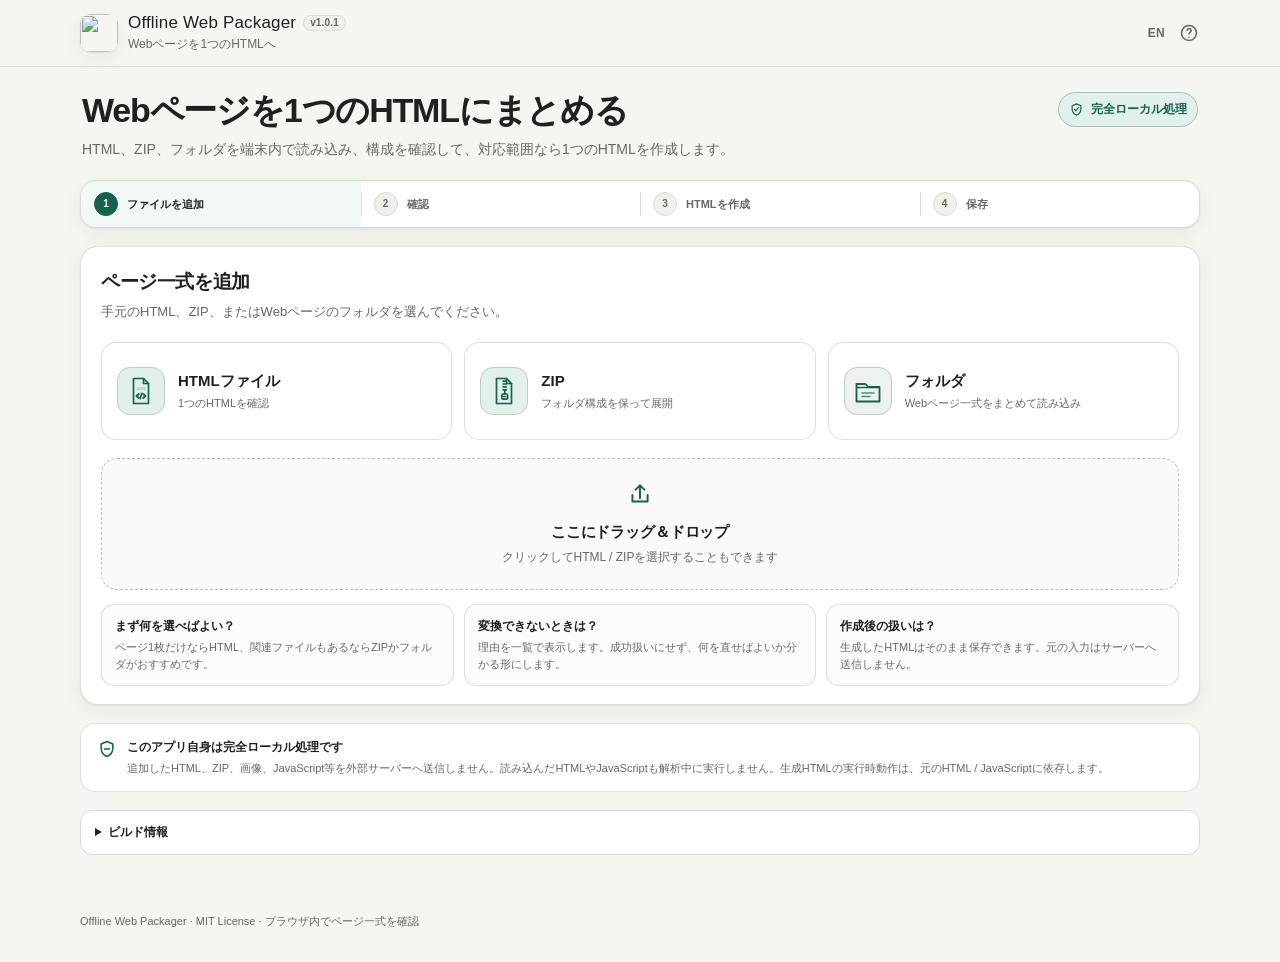
==== src/index.template.html @ d27ec349 "Add diagnostic report downloads and correct inline script locations" ====
<!doctype html>
<html lang="ja">
<head>
  <meta charset="utf-8">
  <meta name="viewport" content="width=device-width,initial-scale=1,viewport-fit=cover">
  <meta name="color-scheme" content="light">
  <meta name="theme-color" content="#f5f5f2">
  <meta http-equiv="Content-Security-Policy" content="default-src 'self' data: blob:; script-src 'self' 'unsafe-inline' blob:; style-src 'self' 'unsafe-inline'; img-src 'self' data: blob:; font-src 'self' data: blob:; media-src 'self' data: blob:; worker-src 'self' blob:; connect-src 'none'; object-src 'none'; frame-src 'none'; base-uri 'none'; form-action 'none'">
  <title>Offline Web Packager</title>
  <link rel="icon" href="__APP_ICON_DATA_URI__">
  <style>
    :root {
      color-scheme: light;
      --bg: #f5f5f2;
      --surface: #fff;
      --surface-muted: #f0f1ed;
      --surface-hover: #e9ebe6;
      --text: #20211f;
      --muted: #666963;
      --line: #dadbd6;
      --line-strong: #bfc1ba;
      --accent: #16624f;
      --accent-hover: #0e503f;
      --accent-soft: #e1f0ea;
      --warn: #8a5a00;
      --warn-soft: #fff4d8;
      --danger: #b3261e;
      --danger-soft: #fdecea;
      --focus: #4d8bc7;
      --shadow-sm: 0 1px 2px rgba(25,28,24,.08),0 6px 24px rgba(25,28,24,.05);
      --shadow-md: 0 20px 44px rgba(25,28,24,.16);
      --radius: 14px;
      --header-height: 66px;
    }
    * { box-sizing: border-box; }
    html { min-height: 100%; background: var(--bg); scroll-behavior: smooth; }
    body {
      margin: 0; min-height: 100vh; background: var(--bg); color: var(--text);
      font-family: -apple-system,BlinkMacSystemFont,"Segoe UI","Noto Sans JP","Yu Gothic UI","Hiragino Kaku Gothic ProN",Meiryo,sans-serif;
      font-size: 15px; line-height: 1.55; -webkit-font-smoothing: antialiased;
    }
    button,input,select { font: inherit; }
    button { color: inherit; }
    button:focus-visible,input:focus-visible,select:focus-visible,summary:focus-visible,[tabindex]:focus-visible {
      outline: 3px solid color-mix(in srgb,var(--focus) 55%,transparent); outline-offset: 2px;
    }
    .sr-only { position:absolute!important; width:1px!important; height:1px!important; padding:0!important; margin:-1px!important; overflow:hidden!important; clip:rect(0,0,0,0)!important; white-space:nowrap!important; border:0!important; }
    .app-header { position: sticky; z-index: 30; top: 0; min-height: var(--header-height); border-bottom: 1px solid color-mix(in srgb,var(--line) 82%,transparent); background: color-mix(in srgb,var(--bg) 92%,transparent); backdrop-filter: blur(16px) saturate(1.2); }
    .header-inner { width:min(1180px,100%); min-height:var(--header-height); margin:0 auto; padding:10px clamp(14px,2.8vw,30px); display:flex; align-items:center; gap:14px; }
    .brand { display:flex; align-items:center; gap:10px; min-width:0; }
    .brand-mark { display:block; width:38px; height:38px; flex:0 0 auto; border-radius:11px; overflow:hidden; box-shadow:var(--shadow-sm); }
    .brand-mark img { width:100%; height:100%; display:block; }
    .brand-copy { min-width:0; }
    .brand-name { margin:0; font-size:17px; line-height:1.2; letter-spacing:.01em; white-space:nowrap; overflow:hidden; text-overflow:ellipsis; }
    .version-badge { display:inline-flex; align-items:center; margin-left:7px; padding:1px 6px; border:1px solid var(--line); border-radius:999px; color:var(--muted); background:var(--surface-muted); font-size:10px; font-weight:650; vertical-align:2px; }
    .brand-meta { margin:2px 0 0; color:var(--muted); font-size:12px; white-space:nowrap; overflow:hidden; text-overflow:ellipsis; }
    .header-actions { margin-left:auto; display:flex; align-items:center; gap:12px; }
    .language-button { min-width:0; padding:5px 1px; border:0; background:transparent; color:var(--muted); font-size:12px; font-weight:750; letter-spacing:.02em; cursor:pointer; transition:color .16s ease,opacity .16s ease; }
    .language-button:hover { color:var(--text); }
    .language-button:active { opacity:.65; }
    .icon-button { display:inline-grid; place-items:center; width:38px; height:38px; padding:0; border:1px solid var(--line); border-radius:10px; background:var(--surface); cursor:pointer; transition:border-color .16s ease,background .16s ease,transform .16s ease; }
    .icon-button:hover { border-color:var(--line-strong); background:var(--surface-hover); }
    .icon-button:active { transform:translateY(1px); }
    .icon-button svg { width:18px; height:18px; display:block; }
    .header-icon-button { width:auto; height:auto; padding:5px 1px; border:0; border-radius:0; background:transparent; color:var(--muted); transition:color .16s ease,opacity .16s ease; }
    .header-icon-button:hover { border-color:transparent; background:transparent; color:var(--text); }
    .header-icon-button:active { transform:none; opacity:.65; }
    .header-icon-button svg { width:20px; height:20px; }
    .main { width:min(1180px,100%); margin:0 auto; padding:22px clamp(14px,2.8vw,30px) 58px; }
    .page-intro { display:flex; align-items:flex-start; justify-content:space-between; gap:20px; padding:0 2px 20px; }
    .page-intro h1 { margin:0; font-size:clamp(25px,4vw,34px); line-height:1.25; letter-spacing:-.035em; }
    .page-intro p { margin:7px 0 0; max-width:760px; color:var(--muted); font-size:14px; }
    .local-badge { display:inline-flex; align-items:center; gap:7px; flex:0 0 auto; margin-top:3px; padding:7px 10px; border:1px solid color-mix(in srgb,var(--accent) 24%,var(--line)); border-radius:999px; color:var(--accent); background:var(--accent-soft); font-size:12px; font-weight:700; white-space:nowrap; }
    .local-badge svg { width:15px; height:15px; }

    .workflow { margin:0 0 18px; border:1px solid var(--line); border-radius:16px; background:var(--surface); box-shadow:var(--shadow-sm); overflow:hidden; }
    .workflow-list { display:grid; grid-template-columns:repeat(4,minmax(0,1fr)); margin:0; padding:0; list-style:none; }
    .workflow-step { position:relative; display:flex; align-items:center; gap:9px; min-width:0; padding:11px 13px; color:var(--muted); font-size:11px; font-weight:720; }
    .workflow-step + .workflow-step::before { content:""; position:absolute; left:0; top:24%; bottom:24%; width:1px; background:var(--line); }
    .workflow-number { display:grid; place-items:center; width:24px; height:24px; flex:0 0 auto; border:1px solid var(--line); border-radius:50%; background:var(--surface-muted); color:var(--muted); font-size:10px; font-weight:850; }
    .workflow-label { overflow:hidden; text-overflow:ellipsis; white-space:nowrap; }
    .workflow-step[data-state="current"] { color:var(--text); background:color-mix(in srgb,var(--accent-soft) 48%,#fff); }
    .workflow-step[data-state="current"] .workflow-number { border-color:var(--accent); background:var(--accent); color:#fff; }
    .workflow-step[data-state="done"] { color:var(--accent); }
    .workflow-step[data-state="done"] .workflow-number { border-color:var(--accent); background:var(--accent-soft); color:var(--accent); }
    .panel { margin:0 0 18px; border:1px solid color-mix(in srgb,var(--line) 84%,transparent); border-radius:18px; background:var(--surface); box-shadow:var(--shadow-sm); overflow:hidden; }
    .panel-head { display:flex; justify-content:space-between; align-items:flex-start; gap:16px; padding:20px 20px 4px; }
    .panel-head h2 { margin:0; font-size:19px; letter-spacing:-.02em; }
    .panel-head p { margin:5px 0 0; color:var(--muted); font-size:13px; }
    .input-grid { display:grid; grid-template-columns:repeat(3,minmax(0,1fr)); gap:12px; padding:16px 20px; }
    .input-button { min-height:98px; display:flex; align-items:center; gap:13px; width:100%; padding:15px; border:1px solid color-mix(in srgb,var(--line) 88%,transparent); border-radius:15px; background:var(--surface); box-shadow:0 1px 0 rgba(255,255,255,.9) inset; text-align:left; cursor:pointer; transition:border-color .15s ease,background .15s ease,transform .15s ease,box-shadow .15s ease; }
    .input-button:hover { border-color:color-mix(in srgb,var(--accent) 48%,var(--line)); background:var(--accent-soft); box-shadow:0 6px 16px rgba(22,98,79,.08); }
    .input-button:active { transform:translateY(1px); }
    .input-icon { display:grid; place-items:center; width:48px; height:48px; flex:0 0 auto; border:1px solid color-mix(in srgb,var(--accent) 13%,var(--line)); border-radius:13px; background:color-mix(in srgb,var(--accent-soft) 72%,#fff); color:var(--accent); }
    .input-icon svg { width:32px; height:32px; }
    .input-button[data-kind="html"] .input-icon { background:var(--accent-soft); }
    .input-button[data-kind="zip"] .input-icon { background:var(--accent-soft); }
    .input-button[data-kind="folder"] .input-icon { background:#edf2ef; }
    .input-label { display:block; font-weight:780; }
    .input-note { display:block; margin-top:3px; color:var(--muted); font-size:11px; font-weight:500; }
    .dropzone { margin:2px 20px 14px; min-height:132px; display:grid; place-items:center; padding:22px; border:1.5px dashed var(--line-strong); border-radius:16px; background:#fafaf8; text-align:center; cursor:pointer; transition:border-color .15s ease,background .15s ease,box-shadow .15s ease,transform .15s ease; }
    .dropzone:hover,.dropzone:focus-visible,.dropzone[data-active="true"] { border-color:var(--accent); background:var(--accent-soft); box-shadow:inset 0 0 0 1px var(--accent), 0 8px 22px rgba(22,98,79,.07); }
    .dropzone:active { transform:translateY(1px); }
    .dropzone[aria-disabled="true"] { cursor:not-allowed; opacity:.58; transform:none; }
    .dropzone svg { width:26px; height:26px; color:var(--accent); }
    .dropzone strong { display:block; margin-top:7px; font-size:15px; letter-spacing:-.01em; }
    .dropzone span { display:block; margin-top:4px; color:var(--muted); font-size:12px; }
    .quick-guide { display:grid; grid-template-columns:repeat(3,minmax(0,1fr)); gap:10px; padding:0 20px 18px; }
    .quick-guide-item { min-width:0; padding:12px 13px; border:1px solid color-mix(in srgb,var(--line) 84%,transparent); border-radius:13px; background:#fcfcfb; }
    .quick-guide-item strong { display:block; font-size:12px; }
    .quick-guide-item p { margin:4px 0 0; color:var(--muted); font-size:11px; line-height:1.55; }
    .busy-row { display:none; align-items:center; gap:10px; margin:0 20px 20px; padding:12px 14px; border-radius:12px; background:var(--surface-muted); color:var(--muted); font-size:13px; }
    .busy-row[data-visible="true"] { display:flex; }
    .busy-copy { min-width:0; flex:1 1 auto; }
    .busy-copy strong { display:block; color:var(--text); font-size:12px; }
    .busy-progress-line { display:flex; align-items:center; gap:8px; margin-top:5px; }
    .busy-progress { width:min(300px,40vw); height:7px; accent-color:var(--accent); }
    .busy-progress-text { min-width:42px; color:var(--muted); font-size:10px; font-variant-numeric:tabular-nums; }
    .busy-cancel { min-height:36px; flex:0 0 auto; padding:6px 10px; }
    .spinner { width:17px; height:17px; flex:0 0 auto; border:2px solid var(--line-strong); border-top-color:var(--accent); border-radius:50%; animation:spin .8s linear infinite; }
    @keyframes spin { to { transform:rotate(360deg); } }
    .result-panel[hidden] { display:none; }
    .result-status { display:flex; align-items:flex-start; gap:12px; padding:20px 20px 18px; border-bottom:1px solid var(--line); background:#f8fcfa; }
    .result-status-icon { display:grid; place-items:center; width:38px; height:38px; flex:0 0 auto; border-radius:50%; background:var(--accent-soft); color:var(--accent); }
    .result-status-icon svg { width:21px; height:21px; }
    .result-status h2 { margin:0; font-size:18px; }
    .result-status p { margin:3px 0 0; color:var(--muted); font-size:12px; }
    .result-status[data-status="review"] { background:var(--warn-soft); }
    .result-status[data-status="review"] .result-status-icon { background:var(--warn-soft); color:var(--warn); }
    .result-status[data-status="blocked"] { background:var(--danger-soft); }
    .result-status[data-status="blocked"] .result-status-icon { background:var(--danger-soft); color:var(--danger); }
    .result-status[data-status="analyzing"] .result-status-icon { background:var(--surface-muted); color:var(--muted); }
    .analysis-section { border-top:1px solid var(--line); padding:16px 20px; }
    .analysis-head { display:flex; align-items:flex-start; justify-content:space-between; gap:12px; margin-bottom:11px; }
    .analysis-head h3 { margin:0; font-size:14px; }
    .analysis-head p { margin:3px 0 0; color:var(--muted); font-size:11px; }
    .analysis-counts { display:flex; flex-wrap:wrap; gap:6px; }
    .analysis-count { display:inline-flex; align-items:center; gap:5px; min-height:26px; padding:3px 8px; border:1px solid var(--line); border-radius:999px; background:var(--surface-muted); color:var(--muted); font-size:10px; font-weight:750; white-space:nowrap; }
    .analysis-count[data-kind="block"] { border-color:color-mix(in srgb,var(--danger) 22%,var(--line)); background:var(--danger-soft); color:var(--danger); }
    .analysis-count[data-kind="warning"] { border-color:color-mix(in srgb,var(--warn) 24%,var(--line)); background:var(--warn-soft); color:var(--warn); }
    .finding-list { display:grid; gap:8px; margin:0; padding:0; list-style:none; }
    .finding-item { display:grid; grid-template-columns:auto minmax(0,1fr); gap:10px; align-items:flex-start; padding:11px 12px; border:1px solid var(--line); border-radius:11px; background:#fcfcfb; }
    .finding-item[data-severity="block"] { border-color:color-mix(in srgb,var(--danger) 22%,var(--line)); background:color-mix(in srgb,var(--danger-soft) 55%,#fff); }
    .finding-item[data-severity="warning"] { border-color:color-mix(in srgb,var(--warn) 20%,var(--line)); background:color-mix(in srgb,var(--warn-soft) 52%,#fff); }
    .finding-icon { width:22px; height:22px; display:grid; place-items:center; margin-top:1px; border-radius:50%; background:var(--surface-muted); color:var(--accent); }
    .finding-item[data-severity="block"] .finding-icon { background:var(--danger-soft); color:var(--danger); }
    .finding-item[data-severity="warning"] .finding-icon { background:var(--warn-soft); color:var(--warn); }
    .finding-icon svg { width:14px; height:14px; }
    .finding-copy { min-width:0; }
    .finding-copy strong { display:block; font-size:12px; }
    .finding-copy p { margin:3px 0 0; color:var(--muted); font-size:11px; overflow-wrap:anywhere; }
    .finding-detail { margin-top:6px; }
    .finding-detail summary { width:max-content; max-width:100%; color:var(--muted); font-size:10px; cursor:pointer; }
    .finding-detail code { display:block; margin-top:6px; padding:7px 8px; border-radius:8px; background:rgba(255,255,255,.72); color:var(--muted); font-size:10px; white-space:pre-wrap; overflow-wrap:anywhere; }
    .analysis-ok { display:flex; align-items:flex-start; gap:9px; padding:11px 12px; border:1px solid color-mix(in srgb,var(--accent) 20%,var(--line)); border-radius:11px; background:var(--accent-soft); color:var(--accent); }
    .analysis-ok svg { width:18px; height:18px; flex:0 0 auto; margin-top:1px; }
    .analysis-ok p { margin:0; font-size:11px; font-weight:650; }
    .button:disabled { cursor:not-allowed; opacity:.48; transform:none; }
    .button:disabled:hover { border-color:var(--line); background:var(--surface); }
    .button.primary:disabled:hover { border-color:var(--accent); background:var(--accent); }
    .summary-grid { display:grid; grid-template-columns:repeat(4,minmax(0,1fr)); gap:9px; padding:16px 20px 0; }
    .summary-item { position:relative; min-width:0; padding:13px 13px 12px; border:1px solid color-mix(in srgb,var(--line) 88%,transparent); border-radius:14px; background:#f7f8f4; overflow:hidden; }
    .summary-item::before { content:""; position:absolute; left:0; top:0; width:100%; height:3px; background:var(--accent); opacity:.22; }
    .summary-label { display:block; color:var(--muted); font-size:10px; font-weight:700; }
    .summary-value { display:block; margin-top:2px; font-size:17px; font-weight:800; overflow-wrap:anywhere; }
    .entry-row { display:grid; grid-template-columns:minmax(0,1fr) auto; gap:12px; align-items:end; padding:16px 20px; }
    .field { display:grid; gap:6px; min-width:0; }
    .field label { font-size:11px; font-weight:750; color:var(--muted); }
    select { width:100%; min-height:42px; padding:8px 38px 8px 11px; border:1px solid var(--line); border-radius:10px; background:var(--surface); color:var(--text); }
    .entry-note { margin:0; max-width:310px; color:var(--muted); font-size:11px; text-align:right; }
    .report-actions { display:flex; flex-wrap:wrap; align-items:end; gap:12px; margin-top:18px; }
    .report-actions .field { flex:1 1 240px; min-width:0; }
    .report-actions input { width:100%; min-height:44px; padding:10px 12px; border:1px solid var(--line); border-radius:10px; font:inherit; color:var(--text); background:var(--surface); }
    .report-note { margin:8px 0 0; color:var(--muted); font-size:12px; line-height:1.7; }
    .file-section { border-top:1px solid var(--line); }
    .file-head { display:flex; justify-content:space-between; align-items:center; gap:12px; padding:13px 20px; }
    .file-head h3 { margin:0; font-size:14px; }
    .file-head span { color:var(--muted); font-size:11px; }
    .file-list { margin:0; padding:0 20px 16px; list-style:none; display:grid; gap:6px; max-height:370px; overflow:auto; overscroll-behavior:contain; }
    .file-item { display:grid; grid-template-columns:minmax(0,1fr) auto auto; gap:10px; align-items:center; min-height:44px; padding:8px 10px; border:1px solid color-mix(in srgb,var(--line) 88%,transparent); border-radius:12px; background:#fcfcfb; }
    .file-path { min-width:0; font-size:12px; font-weight:650; overflow-wrap:anywhere; }
    .file-type { padding:2px 7px; border-radius:999px; background:var(--surface-muted); color:var(--muted); font-size:10px; font-weight:750; text-transform:uppercase; }
    .file-size { min-width:62px; color:var(--muted); font-size:11px; text-align:right; white-space:nowrap; }
    .result-actions { display:flex; flex-wrap:wrap; justify-content:space-between; align-items:center; gap:10px; padding:0 20px 18px; }
    .result-actions .button-row { margin-left:auto; }
    .output-verification { display:grid; grid-template-columns:auto minmax(0,1fr); gap:10px; align-items:start; margin:16px 20px; padding:12px 14px; border:1px solid color-mix(in srgb,var(--accent) 20%,var(--line)); border-radius:12px; background:var(--accent-soft); color:var(--accent); }
    .output-verification[data-status="review"] { border-color:color-mix(in srgb,var(--warn) 24%,var(--line)); background:var(--warn-soft); color:var(--warn); }
    .output-verification > svg { width:22px; height:22px; flex:0 0 auto; margin-top:1px; }
    .output-verification strong { display:block; color:var(--text); font-size:12px; }
    .output-verification p { margin:3px 0 0; color:var(--muted); font-size:11px; }
    .output-note { flex:1 1 430px; min-width:0; margin:0; color:var(--muted); font-size:11px; line-height:1.65; }
    .button-row { display:flex; flex-wrap:wrap; gap:8px; }
    .button { min-height:42px; padding:8px 14px; border:1px solid var(--line); border-radius:11px; background:var(--surface); font-weight:750; cursor:pointer; transition:border-color .15s ease,background .15s ease,transform .15s ease,box-shadow .15s ease; }
    .button:hover { border-color:var(--line-strong); background:var(--surface-hover); box-shadow:0 5px 14px rgba(25,28,24,.08); }
    .button:active { transform:translateY(1px); }
    .button.primary { border-color:var(--accent); color:#fff; background:var(--accent); }
    .button.primary:hover { border-color:var(--accent-hover); background:var(--accent-hover); }
    .button.danger { color:var(--danger); }
    .foundation-note { margin:0; color:var(--muted); font-size:11px; }
    .error-panel { display:none; margin:0 0 18px; padding:14px 16px; border:1px solid color-mix(in srgb,var(--danger) 25%,var(--line)); border-radius:13px; background:var(--danger-soft); }
    .error-panel[data-visible="true"] { display:block; }
    .error-panel strong { display:block; color:var(--danger); }
    .error-panel p { margin:4px 0 0; font-size:12px; }
    .error-detail { margin-top:8px; }
    .error-detail summary { color:var(--muted); font-size:11px; cursor:pointer; }
    .error-detail code { display:block; margin-top:7px; padding:8px; border-radius:8px; background:rgba(255,255,255,.68); color:var(--muted); font-size:10px; white-space:pre-wrap; overflow-wrap:anywhere; }
    .privacy-strip { display:grid; grid-template-columns:auto minmax(0,1fr); gap:10px; align-items:start; margin-top:18px; padding:14px 16px; border:1px solid color-mix(in srgb,var(--line) 88%,transparent); border-radius:15px; background:var(--surface); }
    .privacy-strip svg { width:20px; height:20px; margin-top:1px; color:var(--accent); }
    .privacy-strip strong { display:block; font-size:12px; }
    .privacy-strip p { margin:3px 0 0; color:var(--muted); font-size:11px; }
    details.build-info { margin-top:18px; border:1px solid var(--line); border-radius:12px; background:var(--surface); overflow:hidden; }
    details.build-info > summary { padding:12px 14px; cursor:pointer; font-size:12px; font-weight:720; }
    .build-grid { display:grid; grid-template-columns:repeat(3,1fr); gap:8px; padding:0 14px 14px; }
    .build-item { padding:9px; border-radius:9px; background:var(--surface-muted); }
    .build-item span { display:block; color:var(--muted); font-size:9px; }
    .build-item strong { display:block; margin-top:2px; overflow-wrap:anywhere; font-size:11px; }
    footer { width:min(1180px,100%); margin:0 auto; padding:0 clamp(14px,2.8vw,30px) 32px; color:var(--muted); font-size:11px; }
    dialog { width:min(610px,calc(100vw - 30px)); max-height:min(760px,calc(100dvh - 30px)); padding:0; border:1px solid var(--line); border-radius:16px; background:var(--surface); box-shadow:var(--shadow-md); overflow:hidden; }
    dialog[open] { display:flex; flex-direction:column; }
    dialog::backdrop { background:rgba(0,0,0,.34); backdrop-filter:blur(2px); }
    .dialog-header { position:sticky; top:0; z-index:1; display:flex; align-items:center; justify-content:space-between; gap:12px; padding:15px 17px; border-bottom:1px solid var(--line); background:var(--surface); }
    .dialog-header h2 { margin:0; font-size:17px; }
    .dialog-close { display:grid; place-items:center; width:36px; height:36px; border:1px solid var(--line); border-radius:9px; background:var(--surface); cursor:pointer; }
    .dialog-close svg { width:17px; height:17px; }
    .dialog-body { min-height:0; padding:16px 18px 22px; overflow:auto; overscroll-behavior:contain; }
    .dialog-body h3 { margin:18px 0 7px; font-size:13px; }
    .dialog-body h3:first-child { margin-top:0; }
    .dialog-body p,.dialog-body li { color:var(--muted); font-size:12px; }
    .dialog-body ol,.dialog-body ul { padding-left:20px; }
    .dialog-note { padding:11px 12px; border-radius:10px; background:var(--surface-muted); }
    .app-confirm-dialog { width:min(480px,calc(100vw - 30px)); }
    .app-confirm-body { padding:14px 18px 18px; }
    .app-confirm-message { margin:0; color:var(--muted); font-size:13px; }
    .app-confirm-actions { display:grid; grid-template-columns:1fr 1fr; gap:8px; margin-top:16px; }
    .app-confirm-button { min-height:42px; border:1px solid var(--line); border-radius:10px; background:var(--surface); font-weight:750; cursor:pointer; }
    .app-confirm-button.primary { border-color:var(--accent); color:#fff; background:var(--accent); }
    .app-confirm-button.danger { border-color:var(--danger); color:#fff; background:var(--danger); }
    .app-toast { position:fixed; right:18px; bottom:calc(18px + env(safe-area-inset-bottom)); z-index:60; display:flex; align-items:center; gap:12px; max-width:min(430px,calc(100vw - 36px)); padding:10px 13px; border:1px solid var(--line); border-radius:12px; background:var(--surface); box-shadow:var(--shadow-md); opacity:0; pointer-events:none; transform:translateY(8px); transition:opacity .16s ease,transform .16s ease; }
    .app-toast[data-visible="true"] { opacity:1; pointer-events:auto; transform:translateY(0); }
    .app-toast-message { font-size:12px; }

    .mobile-action-bar { display:none; }
    @media (max-width:760px) {
      .main { padding-top:18px; padding-bottom:42px; }
      .page-intro { display:block; }
      .local-badge { margin-top:12px; }
      .input-grid { grid-template-columns:1fr; }
      .input-button { min-height:72px; }
      .quick-guide { grid-template-columns:1fr; }
      .summary-grid { grid-template-columns:1fr 1fr; }
      .entry-row { grid-template-columns:1fr; align-items:start; }
      .entry-note { max-width:none; text-align:left; }
      .file-item { grid-template-columns:minmax(0,1fr) auto; }
      .file-size { grid-column:2; }
      .file-type { display:none; }
      .build-grid { grid-template-columns:1fr; }
      body[data-mobile-action="true"] .main { padding-bottom:calc(122px + env(safe-area-inset-bottom)); }
      body[data-mobile-action="true"] footer { padding-bottom:calc(104px + env(safe-area-inset-bottom)); }
      .mobile-action-bar:not([hidden]) { position:fixed; left:10px; right:10px; bottom:calc(10px + env(safe-area-inset-bottom)); z-index:45; display:flex; align-items:center; gap:12px; padding:10px; border:1px solid color-mix(in srgb,var(--line) 86%,transparent); border-radius:14px; background:color-mix(in srgb,var(--surface) 96%,transparent); box-shadow:var(--shadow-md); backdrop-filter:blur(14px) saturate(1.1); }
      .mobile-action-copy { min-width:0; flex:1 1 auto; }
      .mobile-action-copy strong { display:block; overflow:hidden; text-overflow:ellipsis; white-space:nowrap; font-size:12px; }
      .mobile-action-copy span { display:block; margin-top:1px; overflow:hidden; text-overflow:ellipsis; white-space:nowrap; color:var(--muted); font-size:10px; }
      .mobile-action-bar .button { flex:0 0 auto; min-height:46px; max-width:52%; }
    }
    @media (max-width:520px) {
      :root { --header-height:58px; }
      .header-inner { padding-block:8px; }
      .brand-mark { width:34px; height:34px; border-radius:10px; }
      .brand-name { font-size:15px; }
      .brand-meta { display:none; }
      .header-actions { gap:11px; }
      .language-button { padding-block:6px; }
      .header-icon-button { padding-block:6px; }
      .workflow-list { grid-template-columns:1fr 1fr; }
      .workflow-step { padding:9px 11px; }
      .workflow-step:nth-child(3)::before { display:none; }
      .input-icon { width:46px; height:46px; }
      .input-icon svg { width:30px; height:30px; }
      .panel-head,.input-grid,.result-status,.entry-row,.file-head,.result-actions,.analysis-section,.quick-guide { padding-left:14px; padding-right:14px; }
      .dropzone,.output-verification { margin-left:14px; margin-right:14px; }
      .busy-row { margin-left:14px; margin-right:14px; align-items:flex-start; flex-wrap:wrap; }
      .busy-copy { flex-basis:calc(100% - 40px); }
      .busy-progress { width:100%; }
      .busy-cancel { width:100%; min-height:44px; }
      .summary-grid { padding-left:14px; padding-right:14px; }
      .file-list { padding-left:14px; padding-right:14px; }
      .result-actions { align-items:stretch; }
      .result-actions .button-row { width:100%; }
      .result-actions .button { flex:1 1 auto; min-height:46px; }
      dialog { width:100%; max-width:none; max-height:calc(100dvh - 12px - env(safe-area-inset-top)); margin:auto 0 0; border-width:1px 0 0; border-radius:20px 20px 0 0; }
      .dialog-body { padding-bottom:calc(24px + env(safe-area-inset-bottom)); }
      .app-confirm-actions { grid-template-columns:1fr; }
      .app-confirm-button { min-height:48px; }
    }
    @media (prefers-reduced-motion:reduce) { *,*::before,*::after { scroll-behavior:auto!important; transition-duration:.01ms!important; animation-duration:.01ms!important; } }
  </style>
</head>
<body>
  <header class="app-header">
    <div class="header-inner">
      <div class="brand">
        <div class="brand-mark" aria-hidden="true"><img id="appBrandIcon" src="__APP_ICON_DATA_URI__" alt=""></div>
        <div class="brand-copy">
          <p class="brand-name"><span id="brandName">Offline Web Packager</span><span class="version-badge" id="versionBadge">v1.0.1</span></p>
          <p class="brand-meta" data-i18n="brandMeta">Webページを1つのHTMLへ</p>
        </div>
      </div>
      <div class="header-actions">
        <button class="language-button" id="languageButton" type="button" aria-label="Switch language">EN</button>
        <button class="icon-button header-icon-button" id="helpButton" type="button" data-i18n-title="helpTitle" data-i18n-aria-label="helpTitle" title="使い方と注意事項" aria-label="使い方と注意事項">
          <svg viewBox="0 0 24 24" fill="none" stroke="currentColor" stroke-width="1.9" stroke-linecap="round" stroke-linejoin="round" aria-hidden="true"><circle cx="12" cy="12" r="9"/><path d="M9.8 9a2.35 2.35 0 1 1 3.72 1.9c-.92.67-1.52 1.12-1.52 2.1"/><path d="M12 17h.01"/></svg>
        </button>
      </div>
    </div>
  </header>

  <main class="main">
    <section class="page-intro" aria-labelledby="heroTitle">
      <div>
        <h1 id="heroTitle" data-i18n="introTitle">Webページを1つのHTMLにまとめる</h1>
        <p data-i18n="lead">HTML、ZIP、フォルダを端末内で読み込み、構成を確認して、対応範囲なら1つのHTMLを作成します。</p>
      </div>
      <div class="local-badge">
        <svg viewBox="0 0 24 24" fill="none" stroke="currentColor" stroke-width="1.9" stroke-linecap="round" stroke-linejoin="round" aria-hidden="true"><path d="M12 3 5 6v5c0 4.6 2.8 8 7 10 4.2-2 7-5.4 7-10V6z"/><path d="m9 12 2 2 4-5"/></svg>
        <span data-i18n="localBadge">完全ローカル処理</span>
      </div>
    </section>

    <nav class="workflow" id="workflow" data-i18n-aria-label="workflowLabel" aria-label="作業の流れ">
      <ol class="workflow-list">
        <li class="workflow-step" id="workflowStep1" data-state="current"><span class="workflow-number">1</span><span class="workflow-label" data-i18n="stepAdd">ファイルを追加</span></li>
        <li class="workflow-step" id="workflowStep2" data-state="upcoming"><span class="workflow-number">2</span><span class="workflow-label" data-i18n="stepCheck">確認</span></li>
        <li class="workflow-step" id="workflowStep3" data-state="upcoming"><span class="workflow-number">3</span><span class="workflow-label" data-i18n="stepCreate">HTMLを作成</span></li>
        <li class="workflow-step" id="workflowStep4" data-state="upcoming"><span class="workflow-number">4</span><span class="workflow-label" data-i18n="stepSave">保存</span></li>
      </ol>
    </nav>

    <section class="panel" id="inputPanel" aria-labelledby="inputTitle">
      <div class="panel-head">
        <div><h2 id="inputTitle" data-i18n="inputTitle">ページ一式を追加</h2><p data-i18n="inputBody">手元のHTML、ZIP、またはWebページのフォルダを選んでください。</p></div>
      </div>
      <div class="input-grid">
        <button class="input-button" id="chooseHtmlButton" data-kind="html" type="button">
          <span class="input-icon" aria-hidden="true"><svg viewBox="0 0 32 32" fill="none" stroke="currentColor" stroke-linecap="round" stroke-linejoin="round"><path d="M8.5 3.5h10l5 5v20h-15z" stroke-width="1.7"/><path d="M18.5 3.5v5h5" stroke-width="1.7"/><rect x="11.5" y="12" width="9.5" height="3" rx="1.2" fill="currentColor" stroke="none" opacity=".16"/><path d="m13.8 19-2.3 2 2.3 2m4.4-4 2.3 2-2.3 2" stroke-width="1.9"/><path d="m16.7 18.2-1.4 5.6" stroke-width="1.6"/></svg></span>
          <span><span class="input-label" data-i18n="htmlButton">HTMLファイル</span><span class="input-note" data-i18n="htmlNote">1つのHTMLを確認</span></span>
        </button>
        <button class="input-button" id="chooseZipButton" data-kind="zip" type="button">
          <span class="input-icon" aria-hidden="true"><svg viewBox="0 0 32 32" fill="none" stroke="currentColor" stroke-linecap="round" stroke-linejoin="round"><path d="M8.5 3.5h10l5 5v20h-15z" stroke-width="1.7"/><path d="M18.5 3.5v5h5" stroke-width="1.7"/><path d="M15.2 6.1h3.1M15.2 9h3.1M15.2 11.9h3.1M15.2 14.8h3.1" stroke-width="1.7"/><path d="M16.75 14.9v4.2" stroke-width="1.7"/><rect x="13.9" y="19" width="5.7" height="5.2" rx="1.3" stroke-width="1.7"/><path d="M15.4 21.6h2.7" stroke-width="1.4"/></svg></span>
          <span><span class="input-label" data-i18n="zipButton">ZIP</span><span class="input-note" data-i18n="zipNote">フォルダ構成を保って展開</span></span>
        </button>
        <button class="input-button" id="chooseFolderButton" data-kind="folder" type="button">
          <span class="input-icon" aria-hidden="true"><svg viewBox="0 0 32 32" fill="none" stroke="currentColor" stroke-linecap="round" stroke-linejoin="round"><path d="M4.5 9h9l2.8 3H27.5v14.5h-23z" stroke-width="1.8"/><path d="M5 12.5h22" stroke-width="1.5"/><path d="M10 18h12M10 21.5h8" stroke-width="1.5" opacity=".72"/></svg></span>
          <span><span class="input-label" data-i18n="folderButton">フォルダ</span><span class="input-note" data-i18n="folderNote">Webページ一式をまとめて読み込み</span></span>
        </button>
      </div>
      <div class="dropzone" id="dropzone" data-active="false" role="button" tabindex="0" data-i18n-aria-label="dropAria" aria-label="HTMLまたはZIPを選択、またはHTML・ZIP・フォルダをドラッグ＆ドロップ">
        <div>
          <svg viewBox="0 0 24 24" fill="none" stroke="currentColor" stroke-width="1.8" stroke-linecap="round" stroke-linejoin="round" aria-hidden="true"><path d="M12 16V4m0 0L8 8m4-4 4 4"/><path d="M5 13v6h14v-6"/></svg>
          <strong data-i18n="dropTitle">ここにドラッグ＆ドロップ</strong>
          <span data-i18n="dropBody">クリックしてHTML / ZIPを選択することもできます</span>
        </div>
      </div>
      <div class="quick-guide" aria-label="Quick guide">
        <div class="quick-guide-item"><strong data-i18n="guideTitle1">まず何を選べばよい？</strong><p data-i18n="guideBody1">ページ1枚だけならHTML、関連ファイルもあるならZIPかフォルダがおすすめです。</p></div>
        <div class="quick-guide-item"><strong data-i18n="guideTitle2">変換できないときは？</strong><p data-i18n="guideBody2">理由を一覧で表示します。成功扱いにせず、何を直せばよいか分かる形にします。</p></div>
        <div class="quick-guide-item"><strong data-i18n="guideTitle3">作成後の扱いは？</strong><p data-i18n="guideBody3">生成したHTMLはそのまま保存できます。元の入力はサーバーへ送信しません。</p></div>
      </div>
      <div class="busy-row" id="busyRow" data-visible="false" role="status" aria-live="polite">
        <span class="spinner" aria-hidden="true"></span>
        <div class="busy-copy"><strong id="busyText" data-i18n="reading">読み込んでいます…</strong><div class="busy-progress-line"><progress class="busy-progress" id="busyProgress" max="100"></progress><span class="busy-progress-text" id="busyProgressText"></span></div></div>
        <button class="button busy-cancel" id="cancelOperationButton" type="button" hidden data-i18n="cancelOperation">キャンセル</button>
      </div>
      <input id="quickInput" class="sr-only" type="file" accept=".html,.htm,.zip,text/html,application/zip">
      <input id="htmlInput" class="sr-only" type="file" accept=".html,.htm,text/html">
      <input id="zipInput" class="sr-only" type="file" accept=".zip,application/zip">
      <input id="folderInput" class="sr-only" type="file" webkitdirectory directory multiple>
    </section>

    <section class="error-panel" id="errorPanel" data-visible="false" role="alert" tabindex="-1">
      <strong id="errorTitle" data-i18n="errorTitle">読み込めませんでした</strong>
      <p id="errorMessage"></p>
      <details class="error-detail" id="errorDetail" hidden><summary data-i18n="technicalDetail">技術的な詳細</summary><code id="errorCode"></code></details>
    </section>

    <section class="panel result-panel" id="resultPanel" hidden aria-labelledby="resultTitle">
      <div class="result-status" id="analysisStatus" data-status="analyzing" aria-live="polite">
        <span class="result-status-icon" id="analysisStatusIcon" aria-hidden="true"></span>
        <div><h2 id="resultTitle" tabindex="-1">解析しています</h2><p id="resultSubtitle">ファイルの参照関係を静的に確認しています。HTMLやJavaScriptは実行しません。</p></div>
      </div>
      <div class="summary-grid">
        <div class="summary-item"><span class="summary-label" data-i18n="sourceType">入力</span><strong class="summary-value" id="sourceTypeValue">—</strong></div>
        <div class="summary-item"><span class="summary-label" data-i18n="fileCount">ファイル</span><strong class="summary-value" id="fileCountValue">0</strong></div>
        <div class="summary-item"><span class="summary-label" data-i18n="htmlCount">HTML</span><strong class="summary-value" id="htmlCountValue">0</strong></div>
        <div class="summary-item"><span class="summary-label" data-i18n="totalSize">合計サイズ</span><strong class="summary-value" id="totalSizeValue">0 B</strong></div>
      </div>
      <div class="entry-row">
        <div class="field"><label for="entryHtmlSelect" data-i18n="entryHtml">開始HTML</label><select id="entryHtmlSelect"></select></div>
        <p class="entry-note" id="entryNote"></p>
      </div>
      <section class="analysis-section" aria-labelledby="analysisTitle">
        <div class="analysis-head">
          <div><h3 id="analysisTitle" data-i18n="analysisTitle">確認結果</h3><p data-i18n="analysisBody">開始HTMLからたどれる参照と、対応外の構成を静的に確認します。</p></div>
          <div class="analysis-counts" id="analysisCounts"></div>
        </div>
        <div id="analysisResults"></div>
        <div class="report-actions">
          <div class="field"><label for="reportFilename" data-i18n="reportFilename">確認レポートのファイル名 (.txt)</label><input id="reportFilename" type="text" maxlength="200" disabled aria-describedby="reportNote" autocomplete="off" spellcheck="false"></div>
          <button class="button" id="saveReportButton" type="button" disabled data-i18n="saveReport">確認レポートを保存</button>
        </div>
        <p class="report-note" id="reportNote" data-i18n="reportNote">変換できない場合も、現在の確認結果をテキストで保存できます。ソース本文は含めません。</p>
      </section>
      <div class="file-section">
        <div class="file-head"><h3 data-i18n="filesTitle">読み込んだファイル</h3><span id="fileListHint"></span></div>
        <ul class="file-list" id="fileList"></ul>
      </div>
      <div class="result-actions">
        <p class="foundation-note" id="versionStageNote" data-i18n="analysisStageNote">確認結果に問題がなければ、次は「1つのHTMLを作成」を押します。</p>
        <div class="button-row"><button class="button danger" id="clearButton" type="button" data-i18n="clear">別のファイルに切り替える</button><button class="button primary" id="createHtmlButton" type="button" disabled data-i18n="createHtml">1つのHTMLを作成</button></div>
      </div>
    </section>

    <section class="panel output-panel" id="outputPanel" hidden aria-labelledby="outputTitle">
      <div class="result-status" data-status="convertible" aria-live="polite">
        <span class="result-status-icon" aria-hidden="true"><svg viewBox="0 0 24 24" fill="none" stroke="currentColor" stroke-width="2" stroke-linecap="round" stroke-linejoin="round"><path d="m5 12 4 4L19 6"/></svg></span>
        <div><h2 id="outputTitle" tabindex="-1" data-i18n="outputTitle">HTMLを作成しました</h2><p data-i18n="outputBody">必要なローカルファイルを1つのHTML内へ取り込みました。</p></div>
      </div>
      <div class="summary-grid">
        <div class="summary-item"><span class="summary-label" data-i18n="outputFile">保存ファイル</span><strong class="summary-value output-filename" id="outputFilename">—</strong></div>
        <div class="summary-item"><span class="summary-label" data-i18n="outputSize">生成サイズ</span><strong class="summary-value" id="outputSize">—</strong></div>
        <div class="summary-item"><span class="summary-label" data-i18n="embeddedFiles">取り込んだファイル</span><strong class="summary-value" id="embeddedFilesValue">0</strong></div>
        <div class="summary-item"><span class="summary-label" data-i18n="outputEntry">開始HTML</span><strong class="summary-value output-filename" id="outputEntryValue">—</strong></div>
      </div>
      <div class="output-verification" id="outputVerification" data-status="verified">
        <svg viewBox="0 0 24 24" fill="none" stroke="currentColor" stroke-width="2" stroke-linecap="round" stroke-linejoin="round" aria-hidden="true"><circle cx="12" cy="12" r="9"/><path d="m8 12 2.5 2.5L16 9"/></svg>
        <div><strong id="outputVerificationTitle" data-i18n="verificationTitle">作成後の確認</strong><p id="outputVerificationBody" data-i18n="verificationVerified">未解決のローカル参照や取り込み漏れは見つかりませんでした。</p></div>
      </div>
      <div class="result-actions">
        <p class="output-note" data-i18n="generatedRuntimeNote">生成したHTMLの実行時動作は、元のHTML / JavaScriptの内容に依存します。このツール自体は入力ファイルを外部送信しませんが、生成HTMLの安全性までは保証しません。</p>
        <div class="button-row"><button class="button" id="releaseOutputButton" type="button" data-i18n="releaseOutput">作成結果を閉じる</button><button class="button primary" id="saveHtmlButton" type="button" data-i18n="saveHtml">HTMLを保存</button></div>
      </div>
    </section>

    <section class="privacy-strip" aria-label="Privacy">
      <svg viewBox="0 0 24 24" fill="none" stroke="currentColor" stroke-width="1.9" stroke-linecap="round" stroke-linejoin="round" aria-hidden="true"><path d="M12 3 5 6v5c0 4.6 2.8 8 7 10 4.2-2 7-5.4 7-10V6z"/><path d="M9 12h6"/></svg>
      <div><strong data-i18n="privacyTitle">このアプリ自身は完全ローカル処理です</strong><p data-i18n="privacyBody">追加したHTML、ZIP、画像、JavaScript等を外部サーバーへ送信しません。読み込んだHTMLやJavaScriptも解析中に実行しません。生成HTMLの実行時動作は、元のHTML / JavaScriptに依存します。</p></div>
    </section>

    <details class="build-info"><summary data-i18n="buildInfo">ビルド情報</summary><div class="build-grid"><div class="build-item"><span data-i18n="appVersion">アプリバージョン</span><strong id="buildVersion">—</strong></div><div class="build-item"><span data-i18n="builtAt">生成日時</span><strong id="builtAt">—</strong></div><div class="build-item"><span data-i18n="runtimeNetwork">アプリの外部通信</span><strong data-i18n="runtimeNetworkValue">なし</strong></div></div></details>
  </main>

  <footer><span id="footerName">Offline Web Packager</span> · MIT License · <span data-i18n="footer">ブラウザ内でページ一式を確認</span></footer>

  <div class="mobile-action-bar" id="mobileActionBar" hidden role="region" data-i18n-aria-label="mobileActionLabel" aria-label="次の操作">
    <div class="mobile-action-copy"><strong id="mobileActionTitle"></strong><span id="mobileActionHint"></span></div>
    <button class="button primary" id="mobilePrimaryAction" type="button"></button>
  </div>

  <div class="sr-only" id="statusAnnouncer" role="status" aria-live="polite" aria-atomic="true"></div>

  <div class="app-toast" id="appToast" role="status" aria-live="polite" aria-atomic="true" data-visible="false"><span class="app-toast-message" id="appToastMessage"></span></div>

  <dialog class="app-confirm-dialog" id="appConfirmDialog" aria-labelledby="appConfirmTitle" aria-describedby="appConfirmMessage">
    <div class="dialog-header"><h2 id="appConfirmTitle">確認</h2><button class="dialog-close" id="appConfirmClose" type="button" data-i18n-aria-label="close" aria-label="閉じる"><svg viewBox="0 0 24 24" fill="none" stroke="currentColor" stroke-width="2" stroke-linecap="round"><path d="M6 6l12 12M18 6 6 18"/></svg></button></div>
    <div class="app-confirm-body"><p class="app-confirm-message" id="appConfirmMessage"></p><div class="app-confirm-actions"><button class="app-confirm-button" id="appConfirmCancel" type="button">キャンセル</button><button class="app-confirm-button primary" id="appConfirmOk" type="button">続ける</button></div></div>
  </dialog>

  <dialog id="helpDialog" aria-labelledby="helpTitle">
    <div class="dialog-header"><h2 id="helpTitle" data-i18n="helpTitle">使い方と注意事項</h2><button class="dialog-close" id="closeHelpButton" type="button" data-i18n-aria-label="close" aria-label="閉じる"><svg viewBox="0 0 24 24" fill="none" stroke="currentColor" stroke-width="2" stroke-linecap="round"><path d="M6 6l12 12M18 6 6 18"/></svg></button></div>
    <div class="dialog-body">
      <h3 data-i18n="helpBasicsTitle">基本操作</h3>
      <ol><li data-i18n="helpStep1">HTML、ZIP、またはフォルダを追加します。ドラッグ＆ドロップも使えます。</li><li data-i18n="helpStep2">ZIPやフォルダでは、フォルダ構成を保ったままファイルを読み込みます。</li><li data-i18n="helpStep3">複数のHTMLがある場合は、自動検出した開始HTMLを確認して必要なら変更します。</li></ol>
      <p data-i18n="helpReport">確認結果の下でファイル名を編集し、「確認レポートを保存」で現在の結果を .txt として保存できます。変換できない場合も利用できます。入力や開始HTMLを変えると以前のレポートは保存できません。レポートは静的解析の記録で、安全性を保証しません。</p>
      <h3 data-i18n="helpSafetyTitle">読み込み時の安全設計</h3>
      <ul><li data-i18n="helpSafety1">読み込んだHTMLやJavaScriptを、このアプリが勝手に実行することはありません。</li><li data-i18n="helpSafety2">ZIP内の「../」や絶対パスなど、フォルダの外側を指すファイル名は拒否します。</li><li data-i18n="helpSafety3">このアプリはマルウェアスキャナーではありません。「安全なHTML」と判定する機能ではありません。</li></ul>
      <h3 data-i18n="helpLimitsTitle">大きな入力</h3>
      <ul><li data-i18n="helpLimit1">1ファイルは50 MBまでです。</li><li data-i18n="helpLimit2">入力全体は100 MB、ファイル数は2,000件までです。</li><li data-i18n="helpLimit3">ZIPは展開前にファイル数・展開後サイズ・極端な圧縮率を確認します。</li></ul>
      <h3 data-i18n="helpBrowserTitle">このブラウザで使える機能</h3>
      <ul><li><span data-i18n="helpBrowserFolder">フォルダ選択</span>: <strong id="folderSupportStatus">—</strong></li><li><span data-i18n="helpBrowserZip">圧縮ZIPの展開</span>: <strong id="zipSupportStatus">—</strong></li><li><span data-i18n="helpBrowserSave">HTMLの保存</span>: <strong id="saveSupportStatus">—</strong></li></ul>
      <h3 data-i18n="helpPrivacyTitle">プライバシー</h3>
      <p data-i18n="helpPrivacyBody">このアプリ自身は完全ローカル処理です。入力ファイルをサーバーへ送信しません。ただし、今後生成するHTMLの実行時動作は元のHTML / JavaScriptに依存します。</p>
      <p class="dialog-note" data-i18n="helpVersionNote">v1.0.1では、faviconのブランドカラーとヘッダーUIを現行テンプレートに合わせました。</p>
    </div>
  </dialog>

  <script>
__APP_CORE_JS__
  </script>
  <script>
    (() => {
      'use strict';
      const APP_CONFIG = __APP_CONFIG_JSON__;
      const BUILD_MANIFEST = __BUILD_MANIFEST_JSON__;
      const assetBundle = __EMBEDDED_ASSET_BUNDLE_JSON__;
      const Core = window.OfflineWebPackagerCore;
      if (!Core) throw new Error('OfflineWebPackagerCore was not initialized.');

      const translations = {
        ja: {
          brandMeta:"Webページを1つのHTMLへ", workflowLabel:"作業の流れ", stepAdd:"ファイルを追加", stepCheck:"確認", stepCreate:"HTMLを作成", stepSave:"保存", mobileActionLabel:"次の操作", helpTitle:"使い方と注意事項", close:"閉じる",
          introTitle:"Webページを1つのHTMLにまとめる", lead:"HTML、ZIP、フォルダを端末内で読み込み、構成を確認して、対応範囲なら1つのHTMLを作成します。", localBadge:"完全ローカル処理",
          inputTitle:"ページ一式を追加", inputBody:"手元のHTML、ZIP、またはWebページのフォルダを選んでください。", htmlButton:"HTMLファイル", htmlNote:"1つのHTMLを確認", zipButton:"ZIP", zipNote:"フォルダ構成を保って展開", folderButton:"フォルダ", folderNote:"Webページ一式をまとめて読み込み", guideTitle1:"まず何を選べばよい？", guideBody1:"ページ1枚だけならHTML、関連ファイルもあるならZIPかフォルダがおすすめです。", guideTitle2:"変換できないときは？", guideBody2:"理由を一覧で表示します。成功扱いにせず、何を直せばよいか分かる形にします。", guideTitle3:"作成後の扱いは？", guideBody3:"生成したHTMLはそのまま保存できます。元の入力はサーバーへ送信しません。",
          dropAria:"HTMLまたはZIPを選択、またはHTML・ZIP・フォルダをドラッグ＆ドロップ", dropTitle:"ここにドラッグ＆ドロップ", dropBody:"クリックしてHTML / ZIPを選択することもできます", reading:"読み込んでいます…", analyzing:"構成を確認しています…", packaging:"HTMLを作成して確認しています…", cancelOperation:"キャンセル", cancelling:"キャンセルしています…", cancelled:"処理をキャンセルしました", progressZipIndex:"ZIPの内容を確認しています…", progressZipExtract:"ZIPを展開しています…", progressInputIndex:"ファイルを確認しています…", progressAnalyzeIndex:"ファイル一覧を確認しています…", progressAnalyzeScan:"参照関係を確認しています…", progressPackagePrepare:"HTMLを準備しています…", progressPackageEmbed:"ファイルを取り込んでいます…", progressPackageVerify:"作成後の確認をしています…",
          errorTitle:"読み込めませんでした", technicalDetail:"技術的な詳細",
          sourceType:"入力", fileCount:"ファイル", htmlCount:"HTML", totalSize:"合計サイズ", entryHtml:"開始HTML", filesTitle:"読み込んだファイル", clear:"別のファイルに切り替える", createHtml:"1つのHTMLを作成",
          reportFilename:"確認レポートのファイル名 (.txt)", saveReport:"確認レポートを保存", reportTitle:"確認レポート", reportPayloadOmitted:"埋め込み内容は省略", reportNote:"変換できない場合も、現在の確認結果をテキストで保存できます。ソース本文は含めません。", reportSaved:"確認レポートのダウンロードを開始しました", reportOpened:"確認レポートを新しいタブに開きました。ブラウザの保存機能を使ってください。", reportUnsupported:"このブラウザでは確認レポートを保存できません。", reportLimitation:"静的解析の記録です。マルウェアスキャナーではなく、入力や生成HTMLの安全性、実行時の動作を保証しません。ファイル名や参照先など、表示された技術的な詳細を含むため、共有前に内容を確認してください。", helpReport:"確認結果の下でファイル名を編集し、「確認レポートを保存」で現在の結果を .txt として保存できます。変換できない場合も利用できます。ソース本文は含めませんが、ファイル名や参照先などの詳細は含みます。共有前に確認してください。入力や開始HTMLを変えると以前のレポートは保存できません。静的解析の記録であり、安全性を保証しません。",
          analysisTitle:"確認結果", analysisBody:"開始HTMLからたどれる参照と、v1で自動変換しない構成を静的に確認します。", analysisStageNote:"確認結果に問題がなければ、次は「1つのHTMLを作成」を押します。",
          statusAnalyzingTitle:"解析しています", statusAnalyzingBody:"ファイルの参照関係を静的に確認しています。HTMLやJavaScriptは実行しません。",
          statusConvertibleTitle:"1つのHTMLにまとめられます", statusConvertibleBody:"静的解析で確認できた範囲では、v1の自動変換を妨げる問題は見つかりませんでした。",
          statusReviewTitle:"確認が必要です", statusReviewBody:"変換を妨げると断定できる問題はありませんが、確認しておきたい点があります。",
          statusBlockedTitle:"このままでは1ファイルにできません", statusBlockedBody:"v1では自動変換しない構成、または必要ファイルの不足が見つかりました。",
          issueBlock:"変換できない理由", issueWarning:"確認事項", refsChecked:"参照確認", analysisOk:"静的解析でたどれた範囲では、未解決のローカルファイル参照や対応外の構成は見つかりませんでした。",
          privacyTitle:"このアプリ自身は完全ローカル処理です", privacyBody:"追加したHTML、ZIP、画像、JavaScript等を外部サーバーへ送信しません。読み込んだHTMLやJavaScriptも解析中に実行しません。生成HTMLの実行時動作は、元のHTML / JavaScriptに依存します。",
          buildInfo:"ビルド情報", appVersion:"アプリバージョン", builtAt:"生成日時", runtimeNetwork:"アプリの外部通信", runtimeNetworkValue:"なし", footer:"ブラウザ内で解析して1つのHTMLを作成",
          helpBasicsTitle:"基本操作", helpStep1:"HTML、ZIP、またはフォルダを追加します。ドロップ領域はHTML / ZIPのクリック選択にも使えます。", helpStep2:"開始HTMLからCSS、通常のJavaScript、画像、フォントなどの参照をたどります。", helpStep3:"「1つのHTMLにまとめられます」と表示されたら「HTMLを作成」→「HTMLを保存」で完了します。",
          helpSafetyTitle:"解析時の安全設計", helpLimitsTitle:"大きな入力", helpBrowserTitle:"このブラウザで使える機能", helpBrowserFolder:"フォルダ選択", helpBrowserZip:"圧縮ZIPの展開", helpBrowserSave:"HTMLの保存", browserAvailable:"利用できます", browserFallback:"代替動作で利用できます", browserUnavailable:"利用できません", helpLimit1:"1ファイルは50 MBまでです。", helpLimit2:"入力全体は100 MB、ファイル数は2,000件までです。", helpLimit3:"ZIPは展開前にファイル数・展開後サイズ・極端な圧縮率を確認します。", helpSafety1:"読み込んだHTMLやJavaScriptを、このアプリが勝手に実行することはありません。", helpSafety2:"ZIP内の「../」や絶対パスなど、フォルダの外側を指すファイル名は拒否します。", helpSafety3:"このアプリはマルウェアスキャナーではありません。「安全なHTML」と判定する機能ではありません。",
          helpPrivacyTitle:"プライバシー", helpPrivacyBody:"このアプリ自身は完全ローカル処理です。入力ファイルをサーバーへ送信しません。生成HTMLの実行時動作は元のHTML / JavaScriptに依存します。", helpVersionNote:"v1.0.1では、faviconのブランドカラーとヘッダーUIを現行テンプレートに合わせました。",
          confirmTitle:"確認", replaceMessage:"現在読み込んでいるファイルを解除して、新しい入力に置き換えますか？", replace:"置き換える", cancel:"キャンセル", clearTitle:"読み込みを解除", clearMessage:"現在読み込んでいるファイルをこのアプリから解除します。元のファイルは削除されません。", clearAction:"解除する",
          sourceHtml:"HTML", sourceZip:"ZIP", sourceFolder:"フォルダ", sourceDrop:"ドラッグ＆ドロップ", noHtml:"HTMLファイルが見つかりません。", startAutoRoot:"index.html を開始HTMLとして選びました。", startAutoNested:"index.html を開始HTMLの候補として選びました。", startAutoSingle:"HTMLが1つだけなので開始HTMLとして選びました。", startAutoBest:"候補の中から開始HTMLを選びました。必要なら変更してください。", startAmbiguous:"開始HTMLの候補が複数あります。内容に合うものを選んでください。",
          fileListAll:"{count}件を表示", fileListLimited:"{shown} / {count}件を表示", cleared:"読み込みを解除しました", folderEmpty:"フォルダ内にファイルがありません。", folderUnsupported:"このブラウザではフォルダ選択を利用できません。ZIPにまとめて読み込んでください。", folderPathUnsupported:"このブラウザではフォルダ内の相対パスを取得できません。ZIPにまとめて読み込んでください。", zipDeflateUnsupported:"このブラウザでは圧縮されたZIPを展開できません。フォルダ入力を使うか、STORE方式のZIPを使用してください。", saveUnsupported:"このブラウザでは生成HTMLを端末へ保存できません。", htmlOpened:"生成HTMLを新しいタブで開きました。ブラウザの保存機能を使って保存してください。", unsupportedDrop:"HTML、ZIP、またはフォルダをドロップしてください。", quickUnsupported:"HTMLまたはZIPを選択してください。", folderDropDirectOpenUnsupported:"このブラウザでは、端末から直接開いた状態のフォルダDrag & Dropを読み取れません。上の「フォルダ」ボタンかZIPを使用してください。", mixedZip:"ZIPとほかのファイルは同時に読み込めません。ZIPは1つずつ追加してください。", zipOne:"ZIPは1つずつ読み込んでください。", htmlOne:"HTMLファイルを1つ選んでください。", noFiles:"読み込めるファイルがありません。", duplicatePath:"同じパスのファイルが複数あります。", tooManyFiles:"ファイル数が2,000件の上限を超えています。", fileTooLarge:"50 MBを超えるファイルは読み込めません。", inputTooLarge:"入力全体が100 MBの上限を超えています。", zipCompressionRatio:"展開後のサイズが急増するZIPは読み込めません。", unknownError:"処理中に予期しないエラーが発生しました。", outputTitle:"HTMLを作成しました", outputBody:"必要なローカルファイルを1つのHTML内へ取り込みました。", outputFile:"保存ファイル", outputSize:"生成サイズ", embeddedFiles:"取り込んだファイル", outputEntry:"開始HTML", verificationTitle:"作成後の確認", verificationVerified:"未解決のローカル参照や取り込み漏れは見つかりませんでした。", verificationReview:"生成HTMLに確認事項があります。保存前に内容を確認してください。", generatedRuntimeNote:"生成したHTMLの実行時動作は、元のHTML / JavaScriptの内容に依存します。このツール自体は入力ファイルを外部送信しませんが、生成HTMLの安全性までは保証しません。", releaseOutput:"作成結果を閉じる", releaseOutputTitle:"生成結果を破棄", releaseOutputMessage:"作成したHTMLをこのアプリから破棄してメモリを解放します。入力ファイルは残るため、必要ならもう一度作成できます。", releaseOutputAction:"破棄する", outputReleased:"生成結果を破棄しました", saveHtml:"HTMLを保存", htmlSaved:"HTMLの保存を開始しました", mobileAnalyzingTitle:"構成を確認中", mobileAnalyzingHint:"完了すると次の操作を表示します", mobilePackagingTitle:"HTMLを作成中", mobilePackagingHint:"必要ファイルをまとめて再確認しています", mobileCreateTitle:"作成できます", mobileCreateHint:"必要ファイルを1つにまとめます", mobileReviewTitle:"確認が必要です", mobileReviewHint:"確認結果を見てください", mobileBlockedTitle:"このままでは作成できません", mobileBlockedHint:"理由を確認してください", mobileOutputTitle:"HTMLを作成しました", mobileOutputHint:"端末へ保存できます", mobileResultAction:"結果を見る", mobileWorking:"処理中…", savedAnnouncement:"HTMLの保存を開始しました"
        },
        en: {
          brandMeta:"Web pages into one HTML", workflowLabel:"Workflow", stepAdd:"Add files", stepCheck:"Check", stepCreate:"Create HTML", stepSave:"Save", mobileActionLabel:"Next action", helpTitle:"How to use & notes", close:"Close",
          introTitle:"Combine a web page into one HTML file", lead:"Load an HTML file, ZIP, or folder locally, check its structure, and create one HTML file when the page is supported.", localBadge:"Fully local processing",
          inputTitle:"Add the page files", inputBody:"Choose an HTML file, ZIP, or folder containing the web page.", htmlButton:"HTML file", htmlNote:"Check a single HTML file", zipButton:"ZIP", zipNote:"Expand while keeping paths", folderButton:"Folder", folderNote:"Load the complete page folder", guideTitle1:"Which input should I choose?", guideBody1:"Use HTML for a single page. If there are related files, ZIP or folder input is usually the best choice.", guideTitle2:"What if it cannot be packaged?", guideBody2:"The app lists the reasons instead of treating a broken result as success, so you can see what needs attention.", guideTitle3:"What happens after creation?", guideBody3:"You can save the generated HTML as-is. Your original input is not uploaded to a server.",
          dropAria:"Choose HTML or ZIP, or drag and drop HTML, ZIP, or a folder", dropTitle:"Drag & drop here", dropBody:"Click to choose HTML / ZIP, or drop a folder", reading:"Reading files…", analyzing:"Checking the page structure…", packaging:"Creating and verifying HTML…", cancelOperation:"Cancel", cancelling:"Cancelling…", cancelled:"Processing cancelled", progressZipIndex:"Checking ZIP contents…", progressZipExtract:"Extracting ZIP…", progressInputIndex:"Checking files…", progressAnalyzeIndex:"Checking file list…", progressAnalyzeScan:"Checking references…", progressPackagePrepare:"Preparing HTML…", progressPackageEmbed:"Embedding files…", progressPackageVerify:"Running the post-build check…",
          errorTitle:"Could not process the input", technicalDetail:"Technical details",
          sourceType:"Input", fileCount:"Files", htmlCount:"HTML", totalSize:"Total size", entryHtml:"Start HTML", filesTitle:"Loaded files", clear:"Switch to another file", createHtml:"Create one HTML file",
          reportFilename:"Check report filename (.txt)", saveReport:"Save check report", reportTitle:"Check report", reportPayloadOmitted:"Embedded payload omitted", reportNote:"Save the current result as text, even when packaging is blocked. Source file contents are not included.", reportSaved:"Check report download started", reportOpened:"The check report was opened in a new tab. Use the browser save command to save it.", reportUnsupported:"This browser cannot save the check report.", reportLimitation:"This is a static-analysis record, not a malware scanner or a guarantee of safety or runtime behavior. It includes displayed technical details such as filenames and reference targets; review it before sharing.", helpReport:"Edit the filename below the check result, then choose Save check report to save the current result as .txt, including blocked results. Source file contents are excluded, but filenames and reference targets are included; review them before sharing. Changing input or the start HTML invalidates the previous report. Static analysis does not guarantee safety.",
          analysisTitle:"Check results", analysisBody:"Statically follows references from the start HTML and detects structures v1 does not convert automatically.", analysisStageNote:"If there are no issues in the check result, the next step is to create one HTML file.",
          statusAnalyzingTitle:"Analyzing", statusAnalyzingBody:"Checking file references statically. Loaded HTML and JavaScript are not executed.",
          statusConvertibleTitle:"Can be combined into one HTML file", statusConvertibleBody:"Within the scope of static analysis, no issue that blocks v1 automatic conversion was found.",
          statusReviewTitle:"Review needed", statusReviewBody:"No definite conversion blocker was found, but there are items worth checking.",
          statusBlockedTitle:"Cannot be made into one file as-is", statusBlockedBody:"A structure v1 does not automatically convert, or a required missing file, was found.",
          issueBlock:"Blocking reasons", issueWarning:"Review items", refsChecked:"References checked", analysisOk:"Within the references reached by static analysis, no unresolved local file reference or unsupported structure was found.",
          privacyTitle:"This app itself is fully local", privacyBody:"HTML, ZIP, images, JavaScript, and other inputs are not sent to an external server. Loaded HTML and JavaScript are not executed during analysis. Runtime behavior of generated HTML depends on the original HTML / JavaScript.",
          buildInfo:"Build information", appVersion:"App version", builtAt:"Built at", runtimeNetwork:"App network access", runtimeNetworkValue:"None", footer:"Analyze and create one HTML file in the browser",
          helpBasicsTitle:"Basics", helpStep1:"Add an HTML file, ZIP, or folder. You can also click the drop area to choose an HTML file or ZIP.", helpStep2:"The app follows references from the start HTML to CSS, classic JavaScript, images, fonts, and other files.", helpStep3:"When the result says the page can be combined, choose Create HTML and then Save HTML.",
          helpSafetyTitle:"Safe analysis", helpLimitsTitle:"Large inputs", helpBrowserTitle:"Available in this browser", helpBrowserFolder:"Folder selection", helpBrowserZip:"Compressed ZIP extraction", helpBrowserSave:"Save HTML", browserAvailable:"Available", browserFallback:"Available with fallback", browserUnavailable:"Unavailable", helpLimit1:"Each file is limited to 50 MB.", helpLimit2:"Total input is limited to 100 MB and 2,000 files.", helpLimit3:"ZIP files are checked for file count, expanded size, and extreme compression ratios before extraction.", helpSafety1:"This app does not execute loaded HTML or JavaScript during analysis.", helpSafety2:"ZIP paths such as ../ or absolute paths that point outside the archive root are rejected.", helpSafety3:"This app is not a malware scanner and does not label an HTML file as safe.",
          helpPrivacyTitle:"Privacy", helpPrivacyBody:"This app itself is fully local and does not upload input files. Runtime behavior of generated HTML depends on the original HTML / JavaScript.", helpVersionNote:"v1.0.1 aligns the favicon brand color and header UI with the current template.",
          confirmTitle:"Confirm", replaceMessage:"Remove the currently loaded files from this app and replace them with the new input?", replace:"Replace", cancel:"Cancel", clearTitle:"Remove loaded files", clearMessage:"Remove the currently loaded files from this app. Your original files will not be deleted.", clearAction:"Remove",
          sourceHtml:"HTML", sourceZip:"ZIP", sourceFolder:"Folder", sourceDrop:"Drag & drop", noHtml:"No HTML file was found.", startAutoRoot:"index.html was selected as the start HTML.", startAutoNested:"An index.html file was selected as the start HTML candidate.", startAutoSingle:"The only HTML file was selected as the start HTML.", startAutoBest:"A start HTML candidate was selected. Change it if needed.", startAmbiguous:"There are multiple start HTML candidates. Choose the one that matches the page.",
          fileListAll:"Showing {count}", fileListLimited:"Showing {shown} of {count}", cleared:"Loaded files removed", folderEmpty:"The folder does not contain files.", folderUnsupported:"Folder selection is not available in this browser. Add the page as a ZIP instead.", folderPathUnsupported:"This browser cannot preserve relative paths for folder input. Add the page as a ZIP instead.", zipDeflateUnsupported:"This browser cannot expand compressed ZIP entries. Use folder input or a STORE-only ZIP.", saveUnsupported:"This browser cannot save the generated HTML to the device.", htmlOpened:"The generated HTML was opened in a new tab. Use the browser save command to save it.", unsupportedDrop:"Drop an HTML file, ZIP, or folder.", quickUnsupported:"Choose an HTML file or ZIP.", folderDropDirectOpenUnsupported:"This browser cannot read a dropped folder while the app is opened directly from the device. Use the Folder button above or a ZIP instead.", mixedZip:"Do not mix a ZIP with other files. Add one ZIP at a time.", zipOne:"Choose one ZIP at a time.", htmlOne:"Choose one HTML file.", noFiles:"No readable files were found.", duplicatePath:"Multiple files resolve to the same path.", tooManyFiles:"The 2,000-file limit was exceeded.", fileTooLarge:"Files larger than 50 MB cannot be loaded.", inputTooLarge:"The total input exceeds the 100 MB limit.", zipCompressionRatio:"This ZIP expands too sharply to process safely.", unknownError:"An unexpected error occurred while processing the input.", outputTitle:"HTML created", outputBody:"Required local files were embedded into one HTML file.", outputFile:"File to save", outputSize:"Output size", embeddedFiles:"Embedded files", outputEntry:"Start HTML", verificationTitle:"Post-build check", verificationVerified:"No unresolved local references or missed embedded dependencies were found.", verificationReview:"The generated HTML has review items. Check them before saving.", generatedRuntimeNote:"Runtime behavior of the generated HTML depends on the original HTML / JavaScript. This tool stays local, but it does not guarantee the generated HTML is safe.", releaseOutput:"Close generated result", releaseOutputTitle:"Discard generated result", releaseOutputMessage:"Discard the generated HTML from this app to release its memory. Input files remain loaded, so you can create it again if needed.", releaseOutputAction:"Discard", outputReleased:"Generated result discarded", saveHtml:"Save HTML", htmlSaved:"HTML download started", mobileAnalyzingTitle:"Checking structure", mobileAnalyzingHint:"The next action appears when complete", mobilePackagingTitle:"Creating HTML", mobilePackagingHint:"Embedding files and running the post-build check", mobileCreateTitle:"Ready to create", mobileCreateHint:"Combine required files into one HTML", mobileReviewTitle:"Review needed", mobileReviewHint:"Check the results", mobileBlockedTitle:"Cannot create as-is", mobileBlockedHint:"Check the reasons", mobileOutputTitle:"HTML created", mobileOutputHint:"Ready to save to this device", mobileResultAction:"View results", mobileWorking:"Working…", savedAnnouncement:"HTML download started"
        }
      };

      const FINDING_COPY = {
        'entry-html-missing': {
          ja:['開始するHTMLが見つかりません','1ファイル化の基準にするHTMLを選べません。'],
          en:['Start HTML was not found','There is no HTML file that can be used as the entry page.']
        },
        'entry-html-ambiguous': {
          ja:['開始HTMLの候補が複数あります','自動選択したHTMLが意図した開始ページか確認してください。'],
          en:['Multiple start HTML candidates','Check that the automatically selected HTML is the intended start page.']
        },
        'additional-html-files': {
          ja:['ほかのHTMLファイルも含まれています','開始HTML以外のページが含まれています。ページ間移動が必要な場合はv1の自動変換対象外です。'],
          en:['Additional HTML files are included','Files other than the start HTML are present. Multi-page navigation is outside v1 automatic conversion.']
        },
        'missing-local-file': {
          ja:['必要なファイルが見つかりません','ページから参照されているローカルファイルが入力内にありません。'],
          en:['A required file is missing','A local file referenced by the page is not present in the input.']
        },
        'case-mismatch': {
          ja:['ファイル名の大文字・小文字が一致していません','参照名と実際のファイル名で大文字・小文字が異なります。環境によっては読み込めません。'],
          en:['Filename letter case does not match','The reference and actual filename differ in uppercase/lowercase letters and may fail on some systems.']
        },
        'case-ambiguous': {
          ja:['同じ名前として扱われるファイルが複数あります','大文字・小文字だけが異なる候補が複数あり、参照先を一意に決められません。'],
          en:['Multiple files match the same name','More than one case-only filename match exists, so the reference cannot be resolved uniquely.']
        },
        'external-link': {
          ja:['外部サイトへのリンクがあります','通常のリンクです。1ファイル化を妨げませんが、オフラインではリンク先を開けません。'],
          en:['There is a link to an external site','This normal link does not block packaging, but its destination will not open while offline.']
        },
        'external-resource': {
          ja:['外部サイトのファイルを読み込む構成です','ページ表示に必要なファイルを外部URLから読み込んでいます。v1では自動ダウンロードしません。'],
          en:['The page loads a file from an external site','A required resource is loaded from an external URL. v1 does not download it automatically.']
        },
        'external-base-url': {
          ja:['外部サイトを基準にしたパスです','ページ内の相対パスが外部URLを基準に解決される構成です。'],
          en:['Relative paths use an external base URL','Relative references are resolved against an external URL.']
        },
        'reference-outside-root': {
          ja:['入力フォルダの外側を参照しています','相対パスを解決すると、読み込んだページ一式の外側になります。'],
          en:['A reference points outside the input root','Resolving the relative path points outside the loaded page files.']
        },
        'unsupported-url-scheme': {
          ja:['通常のファイル参照ではないURLがあります','v1で自動処理しない形式のURLが使われています。'],
          en:['A non-file URL scheme is used','The page uses a URL scheme that v1 does not process automatically.']
        },
        'es-module': {
          ja:['現在の変換対象外のJavaScript構成です','別のJavaScriptファイルをモジュールとして読み込む構成はv1では自動変換しません。'],
          en:['This JavaScript structure is outside v1 conversion','JavaScript loaded as a module is not automatically converted in v1.']
        },
        'es-module-syntax': {
          ja:['JavaScriptモジュールの記述があります','import / export を使うJavaScriptはv1では自動変換しません。'],
          en:['JavaScript module syntax was found','JavaScript using import / export is not automatically converted in v1.']
        },
        'dynamic-import': {
          ja:['実行中にJavaScriptを追加読み込みする記述があります','動的なJavaScript読み込みはv1では自動変換しません。'],
          en:['JavaScript is loaded dynamically at runtime','Dynamic JavaScript imports are not automatically converted in v1.']
        },
        'import-meta-url': {
          ja:['実行中のファイル位置を使うJavaScriptがあります','1ファイル化で意味が変わる可能性があるため、v1では自動変換しません。'],
          en:['JavaScript depends on its runtime file location','Its meaning can change after packaging, so v1 does not convert it automatically.']
        },
        'runtime-fetch': {
          ja:['実行中に別ファイルやURLを読み込む記述があります','ページを開いた後に fetch() でデータを読む構成はv1では自動変換しません。'],
          en:['The page loads data or a URL at runtime','Runtime fetch() loading is not automatically converted in v1.']
        },
        'runtime-xhr': {
          ja:['実行中に通信やファイル読み込みを行う記述があります','XMLHttpRequestを使う構成はv1では自動変換しません。'],
          en:['The page performs runtime loading or network access','XMLHttpRequest usage is not automatically converted in v1.']
        },
        'runtime-network-api': {
          ja:['外部接続につながる記述が見つかりました','ページ実行中に継続通信や送信を行うAPIが使われています。'],
          en:['A statement that can create an external connection was found','The page uses an API for runtime connections or sending data.']
        },
        'web-worker': {
          ja:['JavaScriptを別処理で動かす構成です','Worker / SharedWorkerを使うページはv1では自動変換しません。'],
          en:['JavaScript runs in a separate worker','Pages using Worker / SharedWorker are not automatically converted in v1.']
        },
        'service-worker': {
          ja:['オフライン機能を登録する構成です','Service Workerを登録するページはv1では自動変換しません。'],
          en:['The page registers offline/background behavior','Pages registering a Service Worker are not automatically converted in v1.']
        },
        'pwa-manifest': {
          ja:['Webアプリ用の設定ファイルがあります','PWA用のmanifestを使う構成はv1では自動変換しません。'],
          en:['A web-app manifest is used','PWA manifest handling is outside v1 automatic conversion.']
        },
        'wasm-loader': {
          ja:['WebAssemblyを読み込む構成です','WASMを読み込むページはv1では自動変換しません。'],
          en:['The page loads WebAssembly','Pages loading WASM are not automatically converted in v1.']
        },
        'local-iframe': {
          ja:['別のHTMLをページ内に読み込む構成です','ローカルiframeの統合はv1では自動変換しません。'],
          en:['Another local HTML page is embedded','Local iframe integration is outside v1 automatic conversion.']
        },
        'multi-page-navigation': {
          ja:['別のHTMLページへ移動する構成です','複数ページサイトを1つへ統合する処理はv1では行いません。'],
          en:['The page navigates to another local HTML page','v1 does not merge a multi-page site into one file.']
        },
        'local-file-link': {
          ja:['別のローカルファイルへのリンクがあります','リンク先のファイルはv1の1ファイル化では自動的に取り込みません。'],
          en:['There is a link to another local file','v1 does not automatically embed linked local files into the one-file output.']
        },
        'csp-present': {
          ja:['ページ内に読み込み制限が設定されています','1ファイル化後にスタイルやスクリプトの扱いを調整する必要がある可能性があります。'],
          en:['The page defines content loading restrictions','Its style/script restrictions may need adjustment after packaging.']
        },
        'large-file': {
          ja:['非常に大きなファイルがあります','50 MBを超えるファイルがあり、ブラウザのメモリ使用量が大きくなる可能性があります。'],
          en:['A very large file is included','A file exceeds 50 MB and may require substantial browser memory.']
        },
        'dynamic-resource-loading': {
          ja:['実行中に読み込み先を組み立てる可能性があります','JavaScriptが要素のsrc / hrefを後から設定しています。静的解析だけでは参照先を断定できません。'],
          en:['A resource may be assigned dynamically at runtime','JavaScript sets src / href later, so static analysis cannot determine every target.']
        },
        'unsupported-embedded-object': {
          ja:['埋め込みオブジェクトがあります','object / embed の内容はv1の自動変換対象として保証しません。'],
          en:['An embedded object is present','object / embed content is not guaranteed for v1 automatic conversion.']
        }
      };

      const $ = selector => document.querySelector(selector);
      const quickInput = $('#quickInput');
      const htmlInput = $('#htmlInput');
      const zipInput = $('#zipInput');
      const folderInput = $('#folderInput');
      const resultPanel = $('#resultPanel');
      const errorPanel = $('#errorPanel');
      const dropzone = $('#dropzone');
      const busyRow = $('#busyRow');
      const fileList = $('#fileList');
      const entryHtmlSelect = $('#entryHtmlSelect');
      const analysisResults = $('#analysisResults');
      const analysisCounts = $('#analysisCounts');
      const createHtmlButton = $('#createHtmlButton');
      const outputPanel = $('#outputPanel');
      const state = { files:new Map(), sourceKind:'', sourceName:'', entryHtml:'', language:readStorage(`${APP_CONFIG.slug}:language`) || detectLanguage(), busy:false, analysis:null, analysisRevision:0, reportRevision:-1, reportFilename:'', output:null, savedOnce:false, busyMode:'', operationController:null, progress:null, capabilities:null };

      function detectCapabilities() {
        const anchor=document.createElement('a');
        const hasFile=typeof File !== 'undefined';
        const folderPicker=('webkitdirectory' in folderInput) && (!hasFile || 'webkitRelativePath' in File.prototype);
        const directoryDrop=typeof DataTransferItem !== 'undefined' && (typeof DataTransferItem.prototype.getAsEntry==='function' || typeof DataTransferItem.prototype.webkitGetAsEntry==='function');
        const deflateRaw=typeof Core.supportsDeflateRaw==='function' ? Core.supportsDeflateRaw() : false;
        const blobUrl=typeof URL !== 'undefined' && typeof URL.createObjectURL==='function' && typeof URL.revokeObjectURL==='function';
        const anchorDownload='download' in anchor;
        return Object.freeze({folderPicker,directoryDrop,deflateRaw,blobUrl,anchorDownload});
      }
      state.capabilities=detectCapabilities();

      function readStorage(key) { try { return localStorage.getItem(key); } catch { return null; } }
      function writeStorage(key,value) { try { localStorage.setItem(key,value); } catch { /* optional */ } }
      function detectLanguage() { return /^ja\b/i.test(navigator.language || '') ? 'ja' : 'en'; }
      function t(key) { return translations[state.language][key] ?? translations.ja[key] ?? key; }
      function formatTemplate(value, replacements) { return Object.entries(replacements).reduce((text,[key,val]) => text.replace(`{${key}}`,String(val)),value); }
      function formatBytes(bytes) { if (!Number.isFinite(bytes) || bytes <= 0) return '0 B'; const units=['B','KB','MB','GB']; const index=Math.min(Math.floor(Math.log(bytes)/Math.log(1024)),units.length-1); const value=bytes/Math.pow(1024,index); return `${value >= 100 || index === 0 ? value.toFixed(0) : value.toFixed(1)} ${units[index]}`; }
      function announce(message) { const node=$('#statusAnnouncer'); node.textContent=''; requestAnimationFrame(()=>{ node.textContent=message; }); }

      const AppToast = (() => { let timer=0; return { show(message) { clearTimeout(timer); $('#appToastMessage').textContent=message; $('#appToast').dataset.visible='true'; timer=setTimeout(()=>$('#appToast').dataset.visible='false',2800); } }; })();
      window.AppToast = AppToast;

      const AppConfirm = (() => {
        const dialog=$('#appConfirmDialog'), title=$('#appConfirmTitle'), message=$('#appConfirmMessage'), cancel=$('#appConfirmCancel'), ok=$('#appConfirmOk'); let resolver=null, restoreFocus=null;
        function finish(value) { if (!dialog.open) return; const current=resolver; resolver=null; dialog.close(); if (restoreFocus instanceof HTMLElement && restoreFocus.isConnected) restoreFocus.focus({preventScroll:true}); restoreFocus=null; if (current) current(value); }
        $('#appConfirmClose').addEventListener('click',()=>finish(false)); cancel.addEventListener('click',()=>finish(false)); ok.addEventListener('click',()=>finish(true)); dialog.addEventListener('cancel',event=>{ event.preventDefault(); finish(false); });
        return { ask({heading,body,confirmLabel,danger=false}) { if (dialog.open) finish(false); title.textContent=heading; message.textContent=body; cancel.textContent=t('cancel'); ok.textContent=confirmLabel; ok.classList.toggle('danger',danger); ok.classList.toggle('primary',!danger); restoreFocus=document.activeElement; return new Promise(resolve=>{ resolver=resolve; dialog.showModal(); requestAnimationFrame(()=>cancel.focus({preventScroll:true})); }); } };
      })();

      class VirtualFileSystem {
        constructor() { this.map=new Map(); }
        add(record) {
          const path=Core.normalizeVirtualPath(record.path);
          if (this.map.has(path)) throw new Core.PackagerInputError('duplicate-path',t('duplicatePath'),path);
          this.map.set(path,{...record,path,size:Number(record.size)||0});
        }
        get size() { return this.map.size; }
        values() { return [...this.map.values()].sort((a,b)=>a.path.localeCompare(b.path,'en')); }
        totalSize() { let total=0; for (const file of this.map.values()) total += file.size; return total; }
        htmlPaths() { return this.values().filter(file=>Core.classifyPath(file.path)==='html').map(file=>file.path); }
        clear() { this.map.clear(); }
      }

      function progressLabel(stage) {
        const key={ 'zip-index':'progressZipIndex','zip-extract':'progressZipExtract','input-index':'progressInputIndex','analyze-index':'progressAnalyzeIndex','analyze-scan':'progressAnalyzeScan','package-prepare':'progressPackagePrepare','package-embed':'progressPackageEmbed','package-verify':'progressPackageVerify' }[stage];
        return key ? t(key) : (state.busyMode==='packaging' ? t('packaging') : state.busyMode==='analyzing' ? t('analyzing') : t('reading'));
      }
      function updateProgress(info={}) {
        state.progress=info;
        const progress=$('#busyProgress'), text=$('#busyProgressText');
        const total=Number(info.total)||0, completed=Number(info.completed)||0;
        $('#busyText').textContent=progressLabel(info.stage);
        if (total>0) { const percent=Math.max(0,Math.min(100,Math.round((completed/total)*100))); progress.value=percent; text.textContent=`${percent}%`; }
        else { progress.removeAttribute('value'); text.textContent=''; }
      }
      function setBusy(value,label='',mode='',options={}) {
        state.busy=value; state.busyMode=value ? (mode || 'reading') : '';
        if (value && options.controller) state.operationController=options.controller;
        if (!value) { state.operationController=null; state.progress=null; }
        busyRow.dataset.visible=String(value); $('#busyText').textContent=label || t('reading');
        const cancelButton=$('#cancelOperationButton'); cancelButton.hidden=!(value && options.canCancel); cancelButton.disabled=false;
        const progress=$('#busyProgress'), progressText=$('#busyProgressText');
        if (!value) { progress.removeAttribute('value'); progressText.textContent=''; } else if (!state.progress) { progress.removeAttribute('value'); progressText.textContent=''; }
        $('#inputPanel').setAttribute('aria-busy',String(value)); resultPanel.setAttribute('aria-busy',String(value));
        for (const button of [$('#chooseHtmlButton'),$('#chooseZipButton')]) button.disabled=value; $('#chooseFolderButton').disabled=value || !state.capabilities.folderPicker;
        dropzone.setAttribute('aria-disabled',String(value));
        entryHtmlSelect.disabled=value || !(state.files instanceof VirtualFileSystem) || !state.files.htmlPaths().length;
        renderReport();
      }
      function clearError() { errorPanel.dataset.visible='false'; $('#errorMessage').textContent=''; $('#errorDetail').hidden=true; $('#errorCode').textContent=''; }
      function friendlyErrorMessage(error) {
        const key={ 'too-many-files':'tooManyFiles','zip-too-many-files':'tooManyFiles','zip-too-many-entries':'tooManyFiles','file-too-large':'fileTooLarge','zip-entry-too-large':'fileTooLarge','zip-input-too-large':'fileTooLarge','input-too-large':'inputTooLarge','zip-expanded-too-large':'inputTooLarge','zip-compression-ratio':'zipCompressionRatio','folder-picker-unsupported':'folderUnsupported','folder-relative-path-unsupported':'folderPathUnsupported','zip-deflate-unsupported':'zipDeflateUnsupported','save-unsupported':'saveUnsupported' }[error?.code];
        if (key) return t(key);
        return error instanceof Core.PackagerInputError ? error.message : t('unknownError');
      }
      function showError(error) { const message=friendlyErrorMessage(error); $('#errorMessage').textContent=message; const detail=[error?.code,error?.detail,error?.message && error?.message !== message ? error.message : ''].filter(Boolean).join('\n'); $('#errorDetail').hidden=!detail; $('#errorCode').textContent=detail; errorPanel.dataset.visible='true'; errorPanel.scrollIntoView({behavior:'smooth',block:'nearest'}); requestAnimationFrame(()=>errorPanel.focus({preventScroll:true})); announce(message); }
      function handleOperationError(error) { if (error?.code==='operation-cancelled') { clearError(); AppToast.show(t('cancelled')); announce(t('cancelled')); return true; } showError(error); return false; }

      function sourceLabel() { return t(state.sourceKind === 'html' ? 'sourceHtml' : state.sourceKind === 'zip' ? 'sourceZip' : state.sourceKind === 'folder' ? 'sourceFolder' : 'sourceDrop'); }
      function startNote(detection) { if (detection.ambiguous) return t('startAmbiguous'); if (detection.reason==='root-index') return t('startAutoRoot'); if (detection.reason==='nested-index') return t('startAutoNested'); if (detection.reason==='single-html') return t('startAutoSingle'); if (detection.reason==='none') return t('noHtml'); return t('startAutoBest'); }
      function typeLabel(path) { const type=Core.classifyPath(path); return type === 'javascript' ? 'JS' : type.toUpperCase(); }
      function iconSvg(kind) {
        if (kind === 'blocked') return '<svg viewBox="0 0 24 24" fill="none" stroke="currentColor" stroke-width="2" stroke-linecap="round" stroke-linejoin="round"><circle cx="12" cy="12" r="9"/><path d="M12 7v6m0 4h.01"/></svg>';
        if (kind === 'review') return '<svg viewBox="0 0 24 24" fill="none" stroke="currentColor" stroke-width="2" stroke-linecap="round" stroke-linejoin="round"><path d="M12 3 2.8 19h18.4z"/><path d="M12 9v4m0 3h.01"/></svg>';
        if (kind === 'analyzing') return '<span class="spinner" aria-hidden="true"></span>';
        return '<svg viewBox="0 0 24 24" fill="none" stroke="currentColor" stroke-width="2" stroke-linecap="round" stroke-linejoin="round"><path d="m5 12 4 4L19 6"/></svg>';
      }

      function findingCopy(item) {
        const copy = FINDING_COPY[item.code]?.[state.language] || FINDING_COPY[item.code]?.ja;
        if (copy) return { title:copy[0], body:copy[1] };
        return state.language === 'ja'
          ? { title:'確認事項があります', body:'静的解析で確認が必要な記述が見つかりました。' }
          : { title:'An item needs review', body:'Static analysis found a statement that needs review.' };
      }

      function findingDetail(item) {
        const parts=[`code: ${item.code}`];
        if (item.path) parts.push(`file: ${item.path}`);
        if (item.line) parts.push(`line: ${item.line}`);
        if (item.target) parts.push(`target: ${item.target}`);
        if (item.resolved) parts.push(`resolved: ${item.resolved}`);
        if (item.size) parts.push(`size: ${item.size} bytes`);
        if (item.detail) parts.push(`detail: ${item.detail}`);
        return parts.join('\n');
      }

      function orderedFindings(result) {
        return [...result.findings].sort((a,b)=>(a.severity==='block'?0:1)-(b.severity==='block'?0:1) || String(a.path||'').localeCompare(String(b.path||''),'en'));
      }

      function reportFilename(value, fallback='check-report.txt') {
        let stem=String(value || '').replace(/[\\/\x00-\x1f\x7f-\x9f<>:"|?*\u202a-\u202e\u2066-\u2069]/g,'').trim().replace(/\.txt$/i,'').replace(/^[.\s]+|[.\s]+$/g,'');
        if (!stem) return fallback;
        if (/^(?:con|prn|aux|nul|com[1-9]|lpt[1-9])(?:\.|$)/i.test(stem)) stem=`_${stem}`;
        // Bound UTF-8 bytes as well as characters so Japanese names fit common filesystems.
        let bounded='', bytes=0;
        for (const char of stem) {
          const length=new TextEncoder().encode(char).length;
          if (bytes+length>240) break;
          bounded+=char; bytes+=length;
        }
        return `${bounded.replace(/[.\s]+$/g,'')}.txt`;
      }
      function defaultReportFilename() {
        const basename=state.entryHtml.split('/').pop().replace(/\.html?$/i,'');
        return reportFilename(basename ? `${basename}-check-report` : '', 'check-report.txt');
      }
      function resetReport() { state.reportRevision=-1; state.reportFilename=state.files.size ? defaultReportFilename() : ''; }
      function canSaveReport() {
        return !state.busy && state.files.size>0 && !!state.analysis && state.reportRevision===state.analysisRevision && state.capabilities.blobUrl;
      }
      function renderReport() {
        $('#reportFilename').value=state.reportFilename;
        $('#reportFilename').disabled=!canSaveReport();
        $('#saveReportButton').disabled=!canSaveReport();
        $('#saveReportButton').title=state.capabilities.blobUrl ? '' : t('reportUnsupported');
      }
      function reportFindingDetail(item) {
        const detail={...item};
        // A diagnostic target may itself embed HTML, script, or binary source bytes.
        // Keep the UI unchanged, but never include those inline payloads in exported text.
        for (const key of ['target','resolved','detail']) {
          if (typeof detail[key]!=='string') continue;
          // Attribute text is kept raw by the analyzer. Decode only for detection, without
          // parsing it as HTML; browsers normalize character references and URL tabs/newlines.
          const normalized=detail[key].replace(/&#(x[0-9a-f]+|[0-9]+);?/gi,(_,value)=>{
            const code=value[0].toLowerCase()==='x' ? parseInt(value.slice(1),16) : parseInt(value,10);
            return code>0 && code<=0x10ffff ? String.fromCodePoint(code) : '\ufffd';
          }).replace(/&(colon|Tab|NewLine);/g,(_,name)=>({colon:':',Tab:'\t',NewLine:'\n'})[name]).replace(/[\t\r\n]/g,'');
          const scheme=normalized.match(/\b(data|javascript|vbscript):/i);
          if (scheme) detail[key]=`${scheme[1].toLowerCase()}: [${t('reportPayloadOmitted')}]`;
        }
        return findingDetail(detail);
      }
      function buildCheckReport() {
        const result=state.analysis;
        const status=result.status==='convertible' ? 'statusConvertible' : result.status==='review' ? 'statusReview' : 'statusBlocked';
        const lines=[`${APP_CONFIG.name} — ${t('reportTitle')}`, `v${APP_CONFIG.version}`, '', t(`${status}Title`), t(`${status}Body`), '', `${t('entryHtml')}: ${result.entryHtml || '—'}`, `${t('issueBlock')}: ${result.counts.block}`, `${t('issueWarning')}: ${result.counts.warning}`, `${t('refsChecked')}: ${result.counts.dependencies}`, '', t('reportLimitation')];
        if (!result.findings.length) lines.push('',t('analysisOk'));
        for (const [index,item] of orderedFindings(result).entries()) {
          const copy=findingCopy(item);
          lines.push('', `${index+1}. [${t(item.severity==='block' ? 'issueBlock' : 'issueWarning')}] ${copy.title}`, copy.body, reportFindingDetail(item));
        }
        return `${lines.join('\n')}\n`;
      }
      function downloadBlob(blob,filename) {
        const url=URL.createObjectURL(blob);
        const a=document.createElement('a'); a.href=url; a.hidden=true;
        if (state.capabilities.anchorDownload) a.download=filename;
        else { a.target='_blank'; a.rel='noopener'; }
        try { document.body.append(a); a.click(); }
        finally { a.remove(); setTimeout(()=>URL.revokeObjectURL(url),state.capabilities.anchorDownload ? 1500 : 60000); }
      }

      function renderAnalysis() {
        const status=$('#analysisStatus'), icon=$('#analysisStatusIcon'), title=$('#resultTitle'), subtitle=$('#resultSubtitle');
        analysisCounts.innerHTML='';
        analysisResults.innerHTML='';
        createHtmlButton.disabled=true;
        createHtmlButton.title='';

        if (!state.analysis) {
          status.dataset.status='analyzing'; icon.innerHTML=iconSvg('analyzing'); title.textContent=t('statusAnalyzingTitle'); subtitle.textContent=t('statusAnalyzingBody');
          return;
        }

        const result=state.analysis;
        status.dataset.status=result.status;
        icon.innerHTML=iconSvg(result.status);
        if (result.status==='convertible') { title.textContent=t('statusConvertibleTitle'); subtitle.textContent=t('statusConvertibleBody'); }
        else if (result.status==='review') { title.textContent=t('statusReviewTitle'); subtitle.textContent=t('statusReviewBody'); }
        else { title.textContent=t('statusBlockedTitle'); subtitle.textContent=t('statusBlockedBody'); }
        createHtmlButton.disabled=state.busy || result.status!=='convertible';
        createHtmlButton.title=result.status==='convertible' ? '' : (state.language==='ja' ? '確認事項または変換できない理由が残っています' : 'Resolve review or blocking items before creating HTML');

        const countSpecs=[
          ['block',result.counts.block,t('issueBlock')],
          ['warning',result.counts.warning,t('issueWarning')],
          ['refs',result.counts.dependencies,t('refsChecked')]
        ];
        for (const [kind,count,label] of countSpecs) {
          if (kind !== 'refs' && !count) continue;
          const span=document.createElement('span'); span.className='analysis-count'; span.dataset.kind=kind; span.textContent=`${label} ${count}`; analysisCounts.append(span);
        }

        if (!result.findings.length) {
          const ok=document.createElement('div'); ok.className='analysis-ok';
          ok.innerHTML='<svg viewBox="0 0 24 24" fill="none" stroke="currentColor" stroke-width="2" stroke-linecap="round" stroke-linejoin="round" aria-hidden="true"><circle cx="12" cy="12" r="9"/><path d="m8 12 2.5 2.5L16 9"/></svg>';
          const p=document.createElement('p'); p.textContent=t('analysisOk'); ok.append(p); analysisResults.append(ok); return;
        }

        const list=document.createElement('ul'); list.className='finding-list';
        const ordered=orderedFindings(result);
        for (const item of ordered) {
          const li=document.createElement('li'); li.className='finding-item'; li.dataset.severity=item.severity;
          const iconWrap=document.createElement('span'); iconWrap.className='finding-icon'; iconWrap.innerHTML=item.severity==='block' ? '<svg viewBox="0 0 24 24" fill="none" stroke="currentColor" stroke-width="2" stroke-linecap="round"><path d="M12 4v9m0 4h.01"/></svg>' : '<svg viewBox="0 0 24 24" fill="none" stroke="currentColor" stroke-width="2" stroke-linecap="round"><path d="M12 5v8m0 4h.01"/></svg>';
          const copyWrap=document.createElement('div'); copyWrap.className='finding-copy';
          const copy=findingCopy(item); const strong=document.createElement('strong'); strong.textContent=copy.title; const body=document.createElement('p'); body.textContent=copy.body; copyWrap.append(strong,body);
          if (item.target) { const target=document.createElement('p'); target.textContent=state.language==='ja' ? `対象: ${item.target}` : `Target: ${item.target}`; copyWrap.append(target); }
          const details=document.createElement('details'); details.className='finding-detail'; const summary=document.createElement('summary'); summary.textContent=t('technicalDetail'); const code=document.createElement('code'); code.textContent=findingDetail(item); details.append(summary,code); copyWrap.append(details);
          li.append(iconWrap,copyWrap); list.append(li);
        }
        analysisResults.append(list);
      }

      function renderWorkflow() {
        let current=1;
        let doneThrough=0;
        if (state.files.size) { current=2; doneThrough=1; }
        if (state.busy && state.busyMode==='packaging' && state.analysis?.status==='convertible') { current=3; doneThrough=2; }
        else if (state.analysis && !state.busy) {
          if (state.analysis.status==='convertible') { current=3; doneThrough=2; }
          else { current=2; doneThrough=1; }
        }
        if (state.output) { current=4; doneThrough=3; }
        if (state.savedOnce && state.output) { current=4; doneThrough=4; }
        for (let i=1;i<=4;i++) {
          const step=$(`#workflowStep${i}`);
          step.dataset.state=i<=doneThrough ? 'done' : i===current ? 'current' : 'upcoming';
          step.setAttribute('aria-current',i===current ? 'step' : 'false');
        }
      }

      function renderMobileAction() {
        const bar=$('#mobileActionBar'), button=$('#mobilePrimaryAction'), title=$('#mobileActionTitle'), hint=$('#mobileActionHint');
        if (!state.files.size) { bar.hidden=true; document.body.dataset.mobileAction='false'; return; }
        bar.hidden=false; document.body.dataset.mobileAction='true';
        button.disabled=false; button.classList.add('primary'); button.dataset.action='';
        if (state.busy || !state.analysis) { const packaging=state.busyMode==='packaging'; title.textContent=t(packaging?'mobilePackagingTitle':'mobileAnalyzingTitle'); hint.textContent=t(packaging?'mobilePackagingHint':'mobileAnalyzingHint'); button.textContent=t('mobileWorking'); button.disabled=true; return; }
        if (state.output) { title.textContent=t('mobileOutputTitle'); hint.textContent=t('mobileOutputHint'); button.textContent=t('saveHtml'); button.dataset.action='save'; return; }
        if (state.analysis.status==='convertible') { title.textContent=t('mobileCreateTitle'); hint.textContent=t('mobileCreateHint'); button.textContent=t('createHtml'); button.dataset.action='create'; return; }
        const blocked=state.analysis.status==='blocked'; title.textContent=t(blocked?'mobileBlockedTitle':'mobileReviewTitle'); hint.textContent=t(blocked?'mobileBlockedHint':'mobileReviewHint'); button.textContent=t('mobileResultAction'); button.dataset.action='result'; button.classList.remove('primary');
      }

      function renderCapabilities() {
        const folderButton=$('#chooseFolderButton');
        folderButton.disabled=state.busy || !state.capabilities.folderPicker;
        const folderNote=folderButton.querySelector('.input-note');
        if (folderNote) folderNote.textContent=state.capabilities.folderPicker ? t('folderNote') : t('folderUnsupported');
        const folderStatus=$('#folderSupportStatus'), zipStatus=$('#zipSupportStatus'), saveStatus=$('#saveSupportStatus');
        if (folderStatus) folderStatus.textContent=state.capabilities.folderPicker ? t('browserAvailable') : t('browserUnavailable');
        if (zipStatus) zipStatus.textContent=state.capabilities.deflateRaw ? t('browserAvailable') : t('browserFallback');
        if (saveStatus) saveStatus.textContent=state.capabilities.blobUrl ? (state.capabilities.anchorDownload ? t('browserAvailable') : t('browserFallback')) : t('browserUnavailable');
      }

      function render() {
        $('#brandName').textContent=state.language==='ja' ? APP_CONFIG.nameJa : APP_CONFIG.name;
        $('#versionBadge').textContent=`v${APP_CONFIG.version}`;
        $('#footerName').textContent=state.language==='ja' ? APP_CONFIG.nameJa : APP_CONFIG.name;
        document.documentElement.lang=state.language;
        document.title=state.language==='ja' ? `${APP_CONFIG.nameJa} | ${t('introTitle')}` : `${APP_CONFIG.name} | ${t('introTitle')}`;
        document.querySelectorAll('[data-i18n]').forEach(el=>{ const key=el.dataset.i18n; if (translations[state.language][key] != null) el.textContent=t(key); });
        document.querySelectorAll('[data-i18n-title]').forEach(el=>el.title=t(el.dataset.i18nTitle));
        document.querySelectorAll('[data-i18n-aria-label]').forEach(el=>el.setAttribute('aria-label',t(el.dataset.i18nAriaLabel)));
        $('#languageButton').textContent=state.language==='ja' ? 'EN' : 'JA';
        $('#buildVersion').textContent=APP_CONFIG.version;
        $('#builtAt').textContent=BUILD_MANIFEST.generatedAtUtc || '—';
        renderCapabilities();
        renderReport();
        renderWorkflow();
        renderMobileAction();
        if (!state.files.size) { resultPanel.hidden=true; outputPanel.hidden=true; return; }
        resultPanel.hidden=false;
        $('#sourceTypeValue').textContent=sourceLabel();
        $('#fileCountValue').textContent=state.files.size.toLocaleString(state.language==='ja'?'ja-JP':'en-US');
        const htmlPaths=state.files.htmlPaths();
        $('#htmlCountValue').textContent=htmlPaths.length.toLocaleString(state.language==='ja'?'ja-JP':'en-US');
        $('#totalSizeValue').textContent=formatBytes(state.files.totalSize());
        const detection=Core.detectStartHtml(htmlPaths);
        if (!state.entryHtml || !htmlPaths.includes(state.entryHtml)) state.entryHtml=detection.selected;
        entryHtmlSelect.innerHTML='';
        if (!htmlPaths.length) { const option=document.createElement('option'); option.value=''; option.textContent=t('noHtml'); entryHtmlSelect.append(option); entryHtmlSelect.disabled=true; }
        else { entryHtmlSelect.disabled=state.busy; for (const path of htmlPaths) { const option=document.createElement('option'); option.value=path; option.textContent=path; option.selected=path===state.entryHtml; entryHtmlSelect.append(option); } }
        $('#entryNote').textContent=startNote(detection);
        renderAnalysis();
        outputPanel.hidden=!state.output;
        if (state.output) {
          $('#outputFilename').textContent=state.output.filename;
          $('#outputSize').textContent=formatBytes(state.output.size);
          $('#embeddedFilesValue').textContent=state.output.embeddedFiles.length.toLocaleString(state.language==='ja'?'ja-JP':'en-US');
          $('#outputEntryValue').textContent=state.output.entryHtml;
          const verification=state.output.verification;
          const verificationBox=$('#outputVerification');
          verificationBox.dataset.status=verification?.status==='review' ? 'review' : 'verified';
          $('#outputVerificationTitle').textContent=t('verificationTitle');
          $('#outputVerificationBody').textContent=verification?.status==='review' ? t('verificationReview') : t('verificationVerified');
        }
        const files=state.files.values(); const maxVisible=500; const shown=files.slice(0,maxVisible); fileList.innerHTML='';
        for (const file of shown) { const li=document.createElement('li'); li.className='file-item'; const path=document.createElement('span'); path.className='file-path'; path.textContent=file.path; path.title=file.path; const type=document.createElement('span'); type.className='file-type'; type.textContent=typeLabel(file.path); const size=document.createElement('span'); size.className='file-size'; size.textContent=formatBytes(file.size); li.append(path,type,size); fileList.append(li); }
        $('#fileListHint').textContent=shown.length===files.length ? formatTemplate(t('fileListAll'),{count:files.length}) : formatTemplate(t('fileListLimited'),{shown:shown.length,count:files.length});
      }

      function applyLanguage() { render(); writeStorage(`${APP_CONFIG.slug}:language`,state.language); }
      async function confirmReplace() { if (!state.files.size) return true; return AppConfirm.ask({heading:t('confirmTitle'),body:t('replaceMessage'),confirmLabel:t('replace')}); }

      function createOperation(label,mode,canCancel=false) {
        const controller=new AbortController();
        state.progress=null;
        if (mode==='reading') state.reportRevision=-1;
        setBusy(true,label,mode,{controller,canCancel});
        return controller;
      }
      function finishOperation(controller) {
        if (!controller || state.operationController===controller) setBusy(false);
      }

      async function runAnalysis({focusResult=false,controller=null,manageBusy=true}={}) {
        const revision=++state.analysisRevision;
        const ownController=!controller;
        const activeController=controller || new AbortController();
        state.analysis=null;
        state.reportRevision=-1;
        state.output=null;
        render();
        setBusy(true,t('analyzing'),'analyzing',{controller:activeController,canCancel:false});
        try {
          const result=await Core.analyzeProject(state.files.values(),state.entryHtml,{
            largeFileWarningBytes:Core.DEFAULT_LIMITS.largeFileWarningBytes,
            signal:activeController.signal,
            onProgress:updateProgress
          });
          if (revision!==state.analysisRevision) return;
          state.analysis=result;
          state.reportRevision=revision;
          clearError();
          render();
          const statusMessage=result.status==='convertible' ? t('statusConvertibleTitle') : result.status==='review' ? t('statusReviewTitle') : t('statusBlockedTitle');
          announce(statusMessage);
          if (focusResult) requestAnimationFrame(()=>$('#resultTitle').focus({preventScroll:true}));
        } catch (error) {
          if (revision!==state.analysisRevision) return;
          handleOperationError(error);
        } finally {
          if (revision===state.analysisRevision && (manageBusy || ownController)) { finishOperation(activeController); render(); }
        }
      }

      async function commitEntries(entries,sourceKind,sourceName='',controller=null) {
        const activeController=controller || new AbortController();
        Core.assertInputLimits(entries,{signal:activeController.signal});
        const next=new VirtualFileSystem();
        const total=Math.max(entries.length,1);
        for (let index=0; index<entries.length; index+=1) {
          if (activeController.signal.aborted) throw new Core.PackagerInputError('operation-cancelled',t('cancelled'));
          next.add(entries[index]);
          updateProgress({stage:'input-index',completed:index+1,total,detail:entries[index].path});
          if ((index+1)%50===0) await Promise.resolve();
        }
        if (!next.size) throw new Core.PackagerInputError('no-files',t('noFiles'));
        state.files=next; state.sourceKind=sourceKind; state.sourceName=sourceName; state.entryHtml=Core.detectStartHtml(next.htmlPaths()).selected; state.analysis=null; state.output=null; state.savedOnce=false; resetReport(); clearError(); render(); resultPanel.scrollIntoView({behavior:'smooth',block:'start'});
        await runAnalysis({focusResult:true,controller:activeController,manageBusy:false});
      }

      async function loadHtmlFile(file,skipConfirm=false) {
        if (!file || !['html','htm'].includes(Core.extensionOf(file.name))) throw new Core.PackagerInputError('html-required',t('htmlOne'));
        if (!skipConfirm && !(await confirmReplace())) { htmlInput.value=''; return; }
        const controller=createOperation(t('reading'),'reading',false); clearError();
        try {
          Core.assertInputLimits([{path:file.name,file,size:file.size}],{signal:controller.signal});
          await commitEntries([{path:file.name,file,size:file.size,source:'file'}],'html',file.name,controller);
        } catch (error) { handleOperationError(error); }
        finally { finishOperation(controller); htmlInput.value=''; render(); }
      }

      async function loadZipFile(file,skipConfirm=false) {
        if (!file || Core.extensionOf(file.name)!=='zip') throw new Core.PackagerInputError('zip-required',t('zipOne'));
        if (!skipConfirm && !(await confirmReplace())) { zipInput.value=''; return; }
        const controller=createOperation(t('reading'),'reading',true); clearError();
        try {
          Core.assertInputLimits([{path:file.name,file,size:file.size}],{signal:controller.signal});
          const buffer=await file.arrayBuffer();
          if (controller.signal.aborted) throw new Core.PackagerInputError('operation-cancelled',t('cancelled'));
          const unpacked=await Core.readZip(buffer,{signal:controller.signal,onProgress:updateProgress});
          await commitEntries(unpacked.map(item=>({path:item.path,bytes:item.bytes,size:item.size,source:'zip'})),'zip',file.name,controller);
        } catch (error) { handleOperationError(error); }
        finally { finishOperation(controller); zipInput.value=''; render(); }
      }

      function filesFromFolderInput(fileListInput) {
        if (!state.capabilities.folderPicker) throw new Core.PackagerInputError('folder-picker-unsupported',t('folderUnsupported'));
        const files=[...fileListInput];
        if (files.some(file=>!file.webkitRelativePath)) throw new Core.PackagerInputError('folder-relative-path-unsupported',t('folderPathUnsupported'));
        const raw=files.map(file=>({path:file.webkitRelativePath,file,size:file.size,source:'folder'}));
        Core.assertInputLimits(raw);
        return Core.stripCommonRoot(raw);
      }

      async function loadFolderFiles(files,skipConfirm=false,sourceKind='folder') {
        if (!files.length) throw new Core.PackagerInputError('folder-empty',t('folderEmpty'));
        if (!skipConfirm && !(await confirmReplace())) { folderInput.value=''; return; }
        const controller=createOperation(t('reading'),'reading',false); clearError();
        try {
          Core.assertInputLimits(files,{signal:controller.signal});
          await commitEntries(files,sourceKind,sourceKind==='folder' ? (files[0]?.path.split('/')[0] || '') : '',controller);
        } catch (error) { handleOperationError(error); }
        finally { finishOperation(controller); folderInput.value=''; render(); }
      }

      function readDirectoryChunk(reader) { return new Promise((resolve,reject)=>reader.readEntries(resolve,reject)); }
      async function readDirectoryEntries(directory) { const reader=directory.createReader(); const all=[]; while (true) { const chunk=await readDirectoryChunk(reader); if (!chunk.length) break; all.push(...chunk); } return all; }
      function entryToFile(entry) { return new Promise((resolve,reject)=>entry.file(resolve,reject)); }
      async function walkEntry(entry,prefix='',stats={files:0,totalBytes:0}) {
        const path=prefix ? `${prefix}/${entry.name}` : entry.name;
        if (entry.isFile) {
          const file=await entryToFile(entry);
          stats.files+=1; stats.totalBytes+=file.size;
          if (stats.files>Core.DEFAULT_LIMITS.maxFiles) throw new Core.PackagerInputError('too-many-files',t('tooManyFiles'),`${stats.files} files`);
          if (file.size>Core.DEFAULT_LIMITS.maxSingleBytes) throw new Core.PackagerInputError('file-too-large',t('fileTooLarge'),`${path}: ${file.size} bytes`);
          if (stats.totalBytes>Core.DEFAULT_LIMITS.maxTotalBytes) throw new Core.PackagerInputError('input-too-large',t('inputTooLarge'),`${stats.totalBytes} bytes`);
          return [{path,file,size:file.size,source:'drop'}];
        }
        if (entry.isDirectory) { const children=await readDirectoryEntries(entry); const nested=[]; for (const child of children) nested.push(...await walkEntry(child,path,stats)); return nested; }
        return [];
      }

      function getDroppedEntry(item) {
        if (!item) return null;
        const getter=typeof item.getAsEntry==='function' ? item.getAsEntry : typeof item.webkitGetAsEntry==='function' ? item.webkitGetAsEntry : null;
        if (!getter) return null;
        try { return getter.call(item); } catch { return null; }
      }

      function directDroppedFiles(dataTransfer) {
        const items=[...(dataTransfer?.items || [])].filter(item=>item.kind==='file');
        if (!items.length) return [...(dataTransfer?.files || [])];
        const files=items.map(item=>{ try { return typeof item.getAsFile==='function' ? item.getAsFile() : null; } catch { return null; } });
        return files.every(Boolean) ? files : [...(dataTransfer?.files || [])];
      }

      async function loadQuickFile(file) {
        if (!file) throw new Core.PackagerInputError('quick-empty',t('quickUnsupported'));
        const extension=Core.extensionOf(file.name);
        if (['html','htm'].includes(extension)) return loadHtmlFile(file);
        if (extension==='zip') return loadZipFile(file);
        throw new Core.PackagerInputError('quick-unsupported',t('quickUnsupported'),file.name);
      }

      async function handleDrop(event) {
        event.preventDefault(); dropzone.dataset.active='false'; if (state.busy) return;
        const dataTransfer=event.dataTransfer;
        const items=[...(dataTransfer?.items || [])];
        try {
          const droppedEntries=items.map(getDroppedEntry).filter(Boolean);
          const hasDirectory=droppedEntries.some(entry=>entry.isDirectory);

          // Direct files must use DataTransferItem.getAsFile()/dataTransfer.files first.
          // FileSystemFileEntry.file() can fail when this standalone app is opened via file://.
          if (!hasDirectory) {
            const files=directDroppedFiles(dataTransfer);
            if (files.length) {
              const entries=files.map(file=>({path:file.name,file,size:file.size,source:'drop'}));
              Core.assertInputLimits(entries);
              const normalized=Core.stripCommonRoot(entries);
              const zipEntries=normalized.filter(entry=>Core.extensionOf(entry.path)==='zip');
              if (zipEntries.length) {
                if (normalized.length!==1 || zipEntries.length!==1) throw new Core.PackagerInputError('drop-mixed-zip',t('mixedZip'));
                return loadZipFile(zipEntries[0].file);
              }
              if (normalized.length===1 && ['html','htm'].includes(Core.extensionOf(normalized[0].path))) return loadHtmlFile(normalized[0].file);
              return loadFolderFiles(normalized,false,'drop');
            }
          }

          const entries=[]; const dropStats={files:0,totalBytes:0};
          try {
            if (droppedEntries.length) {
              for (const entry of droppedEntries) entries.push(...await walkEntry(entry,'',dropStats));
            }
          } catch (error) {
            if (error?.name==='EncodingError' || /URI supplied to the API was malformed|Data URL has exceeded/i.test(String(error?.message || ''))) {
              throw new Core.PackagerInputError('folder-drop-file-protocol-unsupported',t('folderDropDirectOpenUnsupported'),String(error?.message || error));
            }
            throw error;
          }
          if (!entries.length) {
            for (const file of [...(dataTransfer?.files || [])]) entries.push({path:file.name,file,size:file.size,source:'drop'});
            Core.assertInputLimits(entries);
          }
          if (!entries.length) throw new Core.PackagerInputError('drop-empty',t('unsupportedDrop'));
          const normalized=Core.stripCommonRoot(entries);
          const zipEntries=normalized.filter(entry=>Core.extensionOf(entry.path)==='zip');
          if (zipEntries.length) {
            if (normalized.length!==1 || zipEntries.length!==1) throw new Core.PackagerInputError('drop-mixed-zip',t('mixedZip'));
            return loadZipFile(zipEntries[0].file);
          }
          if (normalized.length===1 && ['html','htm'].includes(Core.extensionOf(normalized[0].path))) return loadHtmlFile(normalized[0].file);
          return loadFolderFiles(normalized,false,'drop');
        } catch (error) { handleOperationError(error); setBusy(false); render(); }
      }

      $('#chooseHtmlButton').addEventListener('click',()=>htmlInput.click());
      dropzone.addEventListener('click',()=>{ if (!state.busy) quickInput.click(); });
      dropzone.addEventListener('keydown',event=>{ if (state.busy || (event.key!=='Enter' && event.key!==' ')) return; event.preventDefault(); quickInput.click(); });
      $('#chooseZipButton').addEventListener('click',()=>zipInput.click());
      $('#chooseFolderButton').addEventListener('click',()=>{ if (!state.capabilities.folderPicker) { showError(new Core.PackagerInputError('folder-picker-unsupported',t('folderUnsupported'))); return; } folderInput.click(); });
      quickInput.addEventListener('change',async()=>{ try { if (quickInput.files?.length===1) await loadQuickFile(quickInput.files[0]); else if (quickInput.files?.length) showError(new Core.PackagerInputError('quick-count',t('quickUnsupported'))); } catch (error) { handleOperationError(error); } finally { quickInput.value=''; } });
      htmlInput.addEventListener('change',async()=>{ try { if (htmlInput.files?.length===1) await loadHtmlFile(htmlInput.files[0]); else if (htmlInput.files?.length) showError(new Core.PackagerInputError('html-count',t('htmlOne'))); } catch (error) { handleOperationError(error); htmlInput.value=''; } });
      zipInput.addEventListener('change',async()=>{ try { if (zipInput.files?.length===1) await loadZipFile(zipInput.files[0]); else if (zipInput.files?.length) showError(new Core.PackagerInputError('zip-count',t('zipOne'))); } catch (error) { handleOperationError(error); zipInput.value=''; } });
      folderInput.addEventListener('change',async()=>{ try { if (folderInput.files?.length) await loadFolderFiles(filesFromFolderInput(folderInput.files)); } catch (error) { handleOperationError(error); folderInput.value=''; render(); } });
      entryHtmlSelect.addEventListener('change',()=>{ state.entryHtml=entryHtmlSelect.value; state.savedOnce=false; resetReport(); runAnalysis(); });
      createHtmlButton.addEventListener('click',async()=>{
        if (state.busy || !state.analysis || state.analysis.status!=='convertible') return;
        const controller=createOperation(t('packaging'),'packaging',true); clearError(); state.output=null; render();
        try {
          state.output=await Core.packageProject(state.files.values(),state.entryHtml,{analysis:state.analysis,signal:controller.signal,onProgress:updateProgress});
          state.savedOnce=false;
          render();
          outputPanel.scrollIntoView({behavior:'smooth',block:'nearest'});
          requestAnimationFrame(()=>$('#outputTitle').focus({preventScroll:true}));
          announce(t('outputTitle'));
        } catch (error) { handleOperationError(error); }
        finally { finishOperation(controller); render(); }
      });
      $('#reportFilename').addEventListener('input',()=>{ state.reportFilename=$('#reportFilename').value; });
      $('#saveReportButton').addEventListener('click',()=>{
        if (!canSaveReport()) return;
        state.reportFilename=reportFilename(state.reportFilename,defaultReportFilename());
        try {
          downloadBlob(new Blob([buildCheckReport()],{type:'text/plain;charset=utf-8'}),state.reportFilename);
          renderReport();
          const message=state.capabilities.anchorDownload ? t('reportSaved') : t('reportOpened');
          AppToast.show(message); announce(message);
        } catch (error) { showError(error); }
      });
      $('#saveHtmlButton').addEventListener('click',()=>{
        if (!state.output) return;
        if (!state.capabilities.blobUrl) { showError(new Core.PackagerInputError('save-unsupported',t('saveUnsupported'))); return; }
        const blob=new Blob([state.output.html],{type:'text/html;charset=utf-8'});
        downloadBlob(blob,state.output.filename);
        state.savedOnce=true; render();
        const message=state.capabilities.anchorDownload ? t('htmlSaved') : t('htmlOpened');
        AppToast.show(message); announce(message);
      });
      $('#releaseOutputButton').addEventListener('click',async()=>{
        if (!state.output) return;
        const ok=await AppConfirm.ask({heading:t('releaseOutputTitle'),body:t('releaseOutputMessage'),confirmLabel:t('releaseOutputAction'),danger:true});
        if (!ok) return;
        if (state.output && typeof state.output.html==='string') state.output.html='';
        state.output=null; state.savedOnce=false; render(); AppToast.show(t('outputReleased')); announce(t('outputReleased'));
        requestAnimationFrame(()=>createHtmlButton.focus({preventScroll:true}));
      });
      $('#cancelOperationButton').addEventListener('click',()=>{
        const controller=state.operationController;
        if (!controller || controller.signal.aborted) return;
        controller.abort();
        $('#cancelOperationButton').disabled=true;
        $('#busyText').textContent=t('cancelling');
        announce(t('cancelling'));
      });
      $('#clearButton').addEventListener('click',async()=>{
        if (!state.files.size) return;
        const ok=await AppConfirm.ask({heading:t('clearTitle'),body:t('clearMessage'),confirmLabel:t('clearAction'),danger:true}); if (!ok) return;
        state.analysisRevision+=1; if (state.operationController) state.operationController.abort();
        if (state.output && typeof state.output.html==='string') state.output.html='';
        if (state.files instanceof VirtualFileSystem) state.files.clear();
        state.files=new VirtualFileSystem(); state.sourceKind=''; state.sourceName=''; state.entryHtml=''; state.analysis=null; state.output=null; state.savedOnce=false; resetReport();
        quickInput.value=''; htmlInput.value=''; zipInput.value=''; folderInput.value=''; clearError(); setBusy(false); render(); AppToast.show(t('cleared'));
      });
      ['dragenter','dragover'].forEach(name=>dropzone.addEventListener(name,event=>{ event.preventDefault(); if (!state.busy) dropzone.dataset.active='true'; }));
      ['dragleave','drop'].forEach(name=>dropzone.addEventListener(name,event=>{ if (name==='dragleave' && event.relatedTarget && dropzone.contains(event.relatedTarget)) return; dropzone.dataset.active='false'; }));
      dropzone.addEventListener('drop',handleDrop);
      $('#mobilePrimaryAction').addEventListener('click',()=>{ const action=$('#mobilePrimaryAction').dataset.action; if (action==='create') createHtmlButton.click(); else if (action==='save') $('#saveHtmlButton').click(); else if (action==='result') { resultPanel.scrollIntoView({behavior:'smooth',block:'start'}); requestAnimationFrame(()=>$('#resultTitle').focus({preventScroll:true})); } });
      $('#languageButton').addEventListener('click',()=>{ state.language=state.language==='ja'?'en':'ja'; applyLanguage(); });
      const helpDialog=$('#helpDialog'); let helpRestoreFocus=null; function closeHelp(){ helpDialog.close(); if (helpRestoreFocus instanceof HTMLElement && helpRestoreFocus.isConnected) helpRestoreFocus.focus({preventScroll:true}); helpRestoreFocus=null; } $('#helpButton').addEventListener('click',()=>{ helpRestoreFocus=document.activeElement; helpDialog.showModal(); requestAnimationFrame(()=>$('#closeHelpButton').focus({preventScroll:true})); }); $('#closeHelpButton').addEventListener('click',closeHelp); helpDialog.addEventListener('cancel',event=>{ event.preventDefault(); closeHelp(); });

      window.StandaloneAssets = Object.freeze({ manifest:BUILD_MANIFEST, bundle:assetBundle, list(){ return Object.entries(assetBundle.dependencies || {}).flatMap(([dependencyId,dependency])=>Object.keys(dependency.assets || {}).map(assetKey=>`${dependencyId}/${assetKey}`)); }, async bytesAsync(){ throw new Error('No embedded runtime dependency assets are configured.'); }, async blobUrlAsync(){ throw new Error('No embedded runtime dependency assets are configured.'); } });
      applyLanguage();
    })();
  </script>
</body>
</html>
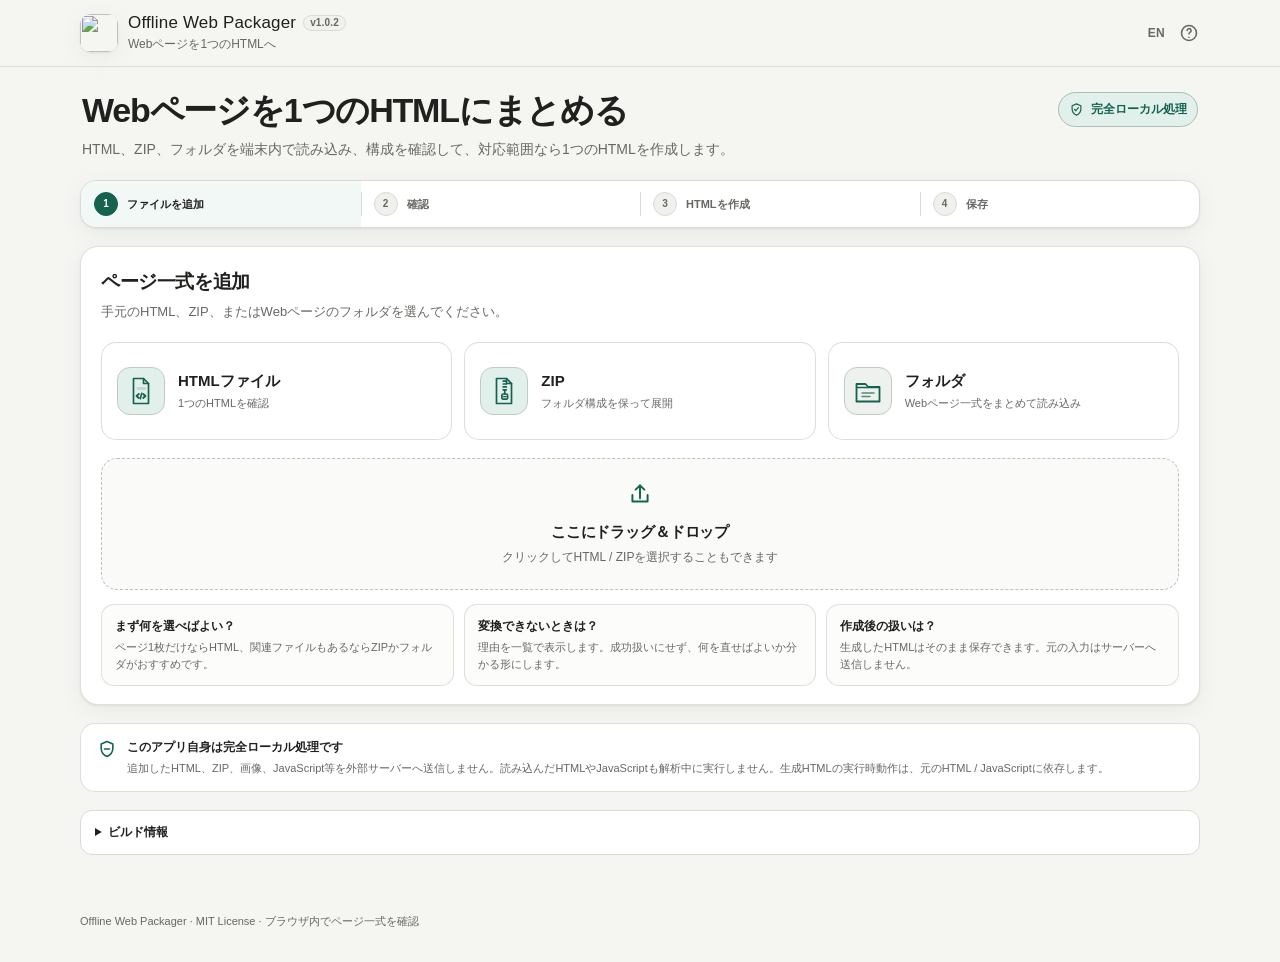
==== commit 0f4d9cc2: "fix: standardize bilingual header and synchronize release artifact" ====
--- a/src/index.template.html
+++ b/src/index.template.html
@@ -301,12 +301,12 @@
       <div class="brand">
         <div class="brand-mark" aria-hidden="true"><img id="appBrandIcon" src="__APP_ICON_DATA_URI__" alt=""></div>
         <div class="brand-copy">
-          <p class="brand-name"><span id="brandName">Offline Web Packager</span><span class="version-badge" id="versionBadge">v1.0.1</span></p>
+          <p class="brand-name"><span id="brandName">Offline Web Packager</span><span class="version-badge" id="versionBadge">v1.0.2</span></p>
           <p class="brand-meta" data-i18n="brandMeta">Webページを1つのHTMLへ</p>
         </div>
       </div>
       <div class="header-actions">
-        <button class="language-button" id="languageButton" type="button" aria-label="Switch language">EN</button>
+        <button class="language-button" id="languageButton" type="button" aria-label="英語に切り替え" title="英語に切り替え">EN</button>
         <button class="icon-button header-icon-button" id="helpButton" type="button" data-i18n-title="helpTitle" data-i18n-aria-label="helpTitle" title="使い方と注意事項" aria-label="使い方と注意事項">
           <svg viewBox="0 0 24 24" fill="none" stroke="currentColor" stroke-width="1.9" stroke-linecap="round" stroke-linejoin="round" aria-hidden="true"><circle cx="12" cy="12" r="9"/><path d="M9.8 9a2.35 2.35 0 1 1 3.72 1.9c-.92.67-1.52 1.12-1.52 2.1"/><path d="M12 17h.01"/></svg>
         </button>
@@ -478,7 +478,7 @@
       <ul><li><span data-i18n="helpBrowserFolder">フォルダ選択</span>: <strong id="folderSupportStatus">—</strong></li><li><span data-i18n="helpBrowserZip">圧縮ZIPの展開</span>: <strong id="zipSupportStatus">—</strong></li><li><span data-i18n="helpBrowserSave">HTMLの保存</span>: <strong id="saveSupportStatus">—</strong></li></ul>
       <h3 data-i18n="helpPrivacyTitle">プライバシー</h3>
       <p data-i18n="helpPrivacyBody">このアプリ自身は完全ローカル処理です。入力ファイルをサーバーへ送信しません。ただし、今後生成するHTMLの実行時動作は元のHTML / JavaScriptに依存します。</p>
-      <p class="dialog-note" data-i18n="helpVersionNote">v1.0.1では、faviconのブランドカラーとヘッダーUIを現行テンプレートに合わせました。</p>
+      <p class="dialog-note" data-i18n="helpVersionNote">v1.0.2では、ヘッダーの言語切り替えをEN / JAに統一し、切り替え先をラベルで案内します。</p>
     </div>
   </dialog>
 
@@ -496,7 +496,7 @@
 
       const translations = {
         ja: {
-          brandMeta:"Webページを1つのHTMLへ", workflowLabel:"作業の流れ", stepAdd:"ファイルを追加", stepCheck:"確認", stepCreate:"HTMLを作成", stepSave:"保存", mobileActionLabel:"次の操作", helpTitle:"使い方と注意事項", close:"閉じる",
+          brandMeta:"Webページを1つのHTMLへ", languageSwitch:"英語に切り替え", workflowLabel:"作業の流れ", stepAdd:"ファイルを追加", stepCheck:"確認", stepCreate:"HTMLを作成", stepSave:"保存", mobileActionLabel:"次の操作", helpTitle:"使い方と注意事項", close:"閉じる",
           introTitle:"Webページを1つのHTMLにまとめる", lead:"HTML、ZIP、フォルダを端末内で読み込み、構成を確認して、対応範囲なら1つのHTMLを作成します。", localBadge:"完全ローカル処理",
           inputTitle:"ページ一式を追加", inputBody:"手元のHTML、ZIP、またはWebページのフォルダを選んでください。", htmlButton:"HTMLファイル", htmlNote:"1つのHTMLを確認", zipButton:"ZIP", zipNote:"フォルダ構成を保って展開", folderButton:"フォルダ", folderNote:"Webページ一式をまとめて読み込み", guideTitle1:"まず何を選べばよい？", guideBody1:"ページ1枚だけならHTML、関連ファイルもあるならZIPかフォルダがおすすめです。", guideTitle2:"変換できないときは？", guideBody2:"理由を一覧で表示します。成功扱いにせず、何を直せばよいか分かる形にします。", guideTitle3:"作成後の扱いは？", guideBody3:"生成したHTMLはそのまま保存できます。元の入力はサーバーへ送信しません。",
           dropAria:"HTMLまたはZIPを選択、またはHTML・ZIP・フォルダをドラッグ＆ドロップ", dropTitle:"ここにドラッグ＆ドロップ", dropBody:"クリックしてHTML / ZIPを選択することもできます", reading:"読み込んでいます…", analyzing:"構成を確認しています…", packaging:"HTMLを作成して確認しています…", cancelOperation:"キャンセル", cancelling:"キャンセルしています…", cancelled:"処理をキャンセルしました", progressZipIndex:"ZIPの内容を確認しています…", progressZipExtract:"ZIPを展開しています…", progressInputIndex:"ファイルを確認しています…", progressAnalyzeIndex:"ファイル一覧を確認しています…", progressAnalyzeScan:"参照関係を確認しています…", progressPackagePrepare:"HTMLを準備しています…", progressPackageEmbed:"ファイルを取り込んでいます…", progressPackageVerify:"作成後の確認をしています…",
@@ -513,13 +513,13 @@
           buildInfo:"ビルド情報", appVersion:"アプリバージョン", builtAt:"生成日時", runtimeNetwork:"アプリの外部通信", runtimeNetworkValue:"なし", footer:"ブラウザ内で解析して1つのHTMLを作成",
           helpBasicsTitle:"基本操作", helpStep1:"HTML、ZIP、またはフォルダを追加します。ドロップ領域はHTML / ZIPのクリック選択にも使えます。", helpStep2:"開始HTMLからCSS、通常のJavaScript、画像、フォントなどの参照をたどります。", helpStep3:"「1つのHTMLにまとめられます」と表示されたら「HTMLを作成」→「HTMLを保存」で完了します。",
           helpSafetyTitle:"解析時の安全設計", helpLimitsTitle:"大きな入力", helpBrowserTitle:"このブラウザで使える機能", helpBrowserFolder:"フォルダ選択", helpBrowserZip:"圧縮ZIPの展開", helpBrowserSave:"HTMLの保存", browserAvailable:"利用できます", browserFallback:"代替動作で利用できます", browserUnavailable:"利用できません", helpLimit1:"1ファイルは50 MBまでです。", helpLimit2:"入力全体は100 MB、ファイル数は2,000件までです。", helpLimit3:"ZIPは展開前にファイル数・展開後サイズ・極端な圧縮率を確認します。", helpSafety1:"読み込んだHTMLやJavaScriptを、このアプリが勝手に実行することはありません。", helpSafety2:"ZIP内の「../」や絶対パスなど、フォルダの外側を指すファイル名は拒否します。", helpSafety3:"このアプリはマルウェアスキャナーではありません。「安全なHTML」と判定する機能ではありません。",
-          helpPrivacyTitle:"プライバシー", helpPrivacyBody:"このアプリ自身は完全ローカル処理です。入力ファイルをサーバーへ送信しません。生成HTMLの実行時動作は元のHTML / JavaScriptに依存します。", helpVersionNote:"v1.0.1では、faviconのブランドカラーとヘッダーUIを現行テンプレートに合わせました。",
+          helpPrivacyTitle:"プライバシー", helpPrivacyBody:"このアプリ自身は完全ローカル処理です。入力ファイルをサーバーへ送信しません。生成HTMLの実行時動作は元のHTML / JavaScriptに依存します。", helpVersionNote:"v1.0.2では、ヘッダーの言語切り替えをEN / JAに統一し、切り替え先をラベルで案内します。",
           confirmTitle:"確認", replaceMessage:"現在読み込んでいるファイルを解除して、新しい入力に置き換えますか？", replace:"置き換える", cancel:"キャンセル", clearTitle:"読み込みを解除", clearMessage:"現在読み込んでいるファイルをこのアプリから解除します。元のファイルは削除されません。", clearAction:"解除する",
           sourceHtml:"HTML", sourceZip:"ZIP", sourceFolder:"フォルダ", sourceDrop:"ドラッグ＆ドロップ", noHtml:"HTMLファイルが見つかりません。", startAutoRoot:"index.html を開始HTMLとして選びました。", startAutoNested:"index.html を開始HTMLの候補として選びました。", startAutoSingle:"HTMLが1つだけなので開始HTMLとして選びました。", startAutoBest:"候補の中から開始HTMLを選びました。必要なら変更してください。", startAmbiguous:"開始HTMLの候補が複数あります。内容に合うものを選んでください。",
           fileListAll:"{count}件を表示", fileListLimited:"{shown} / {count}件を表示", cleared:"読み込みを解除しました", folderEmpty:"フォルダ内にファイルがありません。", folderUnsupported:"このブラウザではフォルダ選択を利用できません。ZIPにまとめて読み込んでください。", folderPathUnsupported:"このブラウザではフォルダ内の相対パスを取得できません。ZIPにまとめて読み込んでください。", zipDeflateUnsupported:"このブラウザでは圧縮されたZIPを展開できません。フォルダ入力を使うか、STORE方式のZIPを使用してください。", saveUnsupported:"このブラウザでは生成HTMLを端末へ保存できません。", htmlOpened:"生成HTMLを新しいタブで開きました。ブラウザの保存機能を使って保存してください。", unsupportedDrop:"HTML、ZIP、またはフォルダをドロップしてください。", quickUnsupported:"HTMLまたはZIPを選択してください。", folderDropDirectOpenUnsupported:"このブラウザでは、端末から直接開いた状態のフォルダDrag & Dropを読み取れません。上の「フォルダ」ボタンかZIPを使用してください。", mixedZip:"ZIPとほかのファイルは同時に読み込めません。ZIPは1つずつ追加してください。", zipOne:"ZIPは1つずつ読み込んでください。", htmlOne:"HTMLファイルを1つ選んでください。", noFiles:"読み込めるファイルがありません。", duplicatePath:"同じパスのファイルが複数あります。", tooManyFiles:"ファイル数が2,000件の上限を超えています。", fileTooLarge:"50 MBを超えるファイルは読み込めません。", inputTooLarge:"入力全体が100 MBの上限を超えています。", zipCompressionRatio:"展開後のサイズが急増するZIPは読み込めません。", unknownError:"処理中に予期しないエラーが発生しました。", outputTitle:"HTMLを作成しました", outputBody:"必要なローカルファイルを1つのHTML内へ取り込みました。", outputFile:"保存ファイル", outputSize:"生成サイズ", embeddedFiles:"取り込んだファイル", outputEntry:"開始HTML", verificationTitle:"作成後の確認", verificationVerified:"未解決のローカル参照や取り込み漏れは見つかりませんでした。", verificationReview:"生成HTMLに確認事項があります。保存前に内容を確認してください。", generatedRuntimeNote:"生成したHTMLの実行時動作は、元のHTML / JavaScriptの内容に依存します。このツール自体は入力ファイルを外部送信しませんが、生成HTMLの安全性までは保証しません。", releaseOutput:"作成結果を閉じる", releaseOutputTitle:"生成結果を破棄", releaseOutputMessage:"作成したHTMLをこのアプリから破棄してメモリを解放します。入力ファイルは残るため、必要ならもう一度作成できます。", releaseOutputAction:"破棄する", outputReleased:"生成結果を破棄しました", saveHtml:"HTMLを保存", htmlSaved:"HTMLの保存を開始しました", mobileAnalyzingTitle:"構成を確認中", mobileAnalyzingHint:"完了すると次の操作を表示します", mobilePackagingTitle:"HTMLを作成中", mobilePackagingHint:"必要ファイルをまとめて再確認しています", mobileCreateTitle:"作成できます", mobileCreateHint:"必要ファイルを1つにまとめます", mobileReviewTitle:"確認が必要です", mobileReviewHint:"確認結果を見てください", mobileBlockedTitle:"このままでは作成できません", mobileBlockedHint:"理由を確認してください", mobileOutputTitle:"HTMLを作成しました", mobileOutputHint:"端末へ保存できます", mobileResultAction:"結果を見る", mobileWorking:"処理中…", savedAnnouncement:"HTMLの保存を開始しました"
         },
         en: {
-          brandMeta:"Web pages into one HTML", workflowLabel:"Workflow", stepAdd:"Add files", stepCheck:"Check", stepCreate:"Create HTML", stepSave:"Save", mobileActionLabel:"Next action", helpTitle:"How to use & notes", close:"Close",
+          brandMeta:"Web pages into one HTML", languageSwitch:"Switch to Japanese", workflowLabel:"Workflow", stepAdd:"Add files", stepCheck:"Check", stepCreate:"Create HTML", stepSave:"Save", mobileActionLabel:"Next action", helpTitle:"How to use & notes", close:"Close",
           introTitle:"Combine a web page into one HTML file", lead:"Load an HTML file, ZIP, or folder locally, check its structure, and create one HTML file when the page is supported.", localBadge:"Fully local processing",
           inputTitle:"Add the page files", inputBody:"Choose an HTML file, ZIP, or folder containing the web page.", htmlButton:"HTML file", htmlNote:"Check a single HTML file", zipButton:"ZIP", zipNote:"Expand while keeping paths", folderButton:"Folder", folderNote:"Load the complete page folder", guideTitle1:"Which input should I choose?", guideBody1:"Use HTML for a single page. If there are related files, ZIP or folder input is usually the best choice.", guideTitle2:"What if it cannot be packaged?", guideBody2:"The app lists the reasons instead of treating a broken result as success, so you can see what needs attention.", guideTitle3:"What happens after creation?", guideBody3:"You can save the generated HTML as-is. Your original input is not uploaded to a server.",
           dropAria:"Choose HTML or ZIP, or drag and drop HTML, ZIP, or a folder", dropTitle:"Drag & drop here", dropBody:"Click to choose HTML / ZIP, or drop a folder", reading:"Reading files…", analyzing:"Checking the page structure…", packaging:"Creating and verifying HTML…", cancelOperation:"Cancel", cancelling:"Cancelling…", cancelled:"Processing cancelled", progressZipIndex:"Checking ZIP contents…", progressZipExtract:"Extracting ZIP…", progressInputIndex:"Checking files…", progressAnalyzeIndex:"Checking file list…", progressAnalyzeScan:"Checking references…", progressPackagePrepare:"Preparing HTML…", progressPackageEmbed:"Embedding files…", progressPackageVerify:"Running the post-build check…",
@@ -536,7 +536,7 @@
           buildInfo:"Build information", appVersion:"App version", builtAt:"Built at", runtimeNetwork:"App network access", runtimeNetworkValue:"None", footer:"Analyze and create one HTML file in the browser",
           helpBasicsTitle:"Basics", helpStep1:"Add an HTML file, ZIP, or folder. You can also click the drop area to choose an HTML file or ZIP.", helpStep2:"The app follows references from the start HTML to CSS, classic JavaScript, images, fonts, and other files.", helpStep3:"When the result says the page can be combined, choose Create HTML and then Save HTML.",
           helpSafetyTitle:"Safe analysis", helpLimitsTitle:"Large inputs", helpBrowserTitle:"Available in this browser", helpBrowserFolder:"Folder selection", helpBrowserZip:"Compressed ZIP extraction", helpBrowserSave:"Save HTML", browserAvailable:"Available", browserFallback:"Available with fallback", browserUnavailable:"Unavailable", helpLimit1:"Each file is limited to 50 MB.", helpLimit2:"Total input is limited to 100 MB and 2,000 files.", helpLimit3:"ZIP files are checked for file count, expanded size, and extreme compression ratios before extraction.", helpSafety1:"This app does not execute loaded HTML or JavaScript during analysis.", helpSafety2:"ZIP paths such as ../ or absolute paths that point outside the archive root are rejected.", helpSafety3:"This app is not a malware scanner and does not label an HTML file as safe.",
-          helpPrivacyTitle:"Privacy", helpPrivacyBody:"This app itself is fully local and does not upload input files. Runtime behavior of generated HTML depends on the original HTML / JavaScript.", helpVersionNote:"v1.0.1 aligns the favicon brand color and header UI with the current template.",
+          helpPrivacyTitle:"Privacy", helpPrivacyBody:"This app itself is fully local and does not upload input files. Runtime behavior of generated HTML depends on the original HTML / JavaScript.", helpVersionNote:"v1.0.2 standardizes the header language targets as EN / JA with localized labels describing the next language.",
           confirmTitle:"Confirm", replaceMessage:"Remove the currently loaded files from this app and replace them with the new input?", replace:"Replace", cancel:"Cancel", clearTitle:"Remove loaded files", clearMessage:"Remove the currently loaded files from this app. Your original files will not be deleted.", clearAction:"Remove",
           sourceHtml:"HTML", sourceZip:"ZIP", sourceFolder:"Folder", sourceDrop:"Drag & drop", noHtml:"No HTML file was found.", startAutoRoot:"index.html was selected as the start HTML.", startAutoNested:"An index.html file was selected as the start HTML candidate.", startAutoSingle:"The only HTML file was selected as the start HTML.", startAutoBest:"A start HTML candidate was selected. Change it if needed.", startAmbiguous:"There are multiple start HTML candidates. Choose the one that matches the page.",
           fileListAll:"Showing {count}", fileListLimited:"Showing {shown} of {count}", cleared:"Loaded files removed", folderEmpty:"The folder does not contain files.", folderUnsupported:"Folder selection is not available in this browser. Add the page as a ZIP instead.", folderPathUnsupported:"This browser cannot preserve relative paths for folder input. Add the page as a ZIP instead.", zipDeflateUnsupported:"This browser cannot expand compressed ZIP entries. Use folder input or a STORE-only ZIP.", saveUnsupported:"This browser cannot save the generated HTML to the device.", htmlOpened:"The generated HTML was opened in a new tab. Use the browser save command to save it.", unsupportedDrop:"Drop an HTML file, ZIP, or folder.", quickUnsupported:"Choose an HTML file or ZIP.", folderDropDirectOpenUnsupported:"This browser cannot read a dropped folder while the app is opened directly from the device. Use the Folder button above or a ZIP instead.", mixedZip:"Do not mix a ZIP with other files. Add one ZIP at a time.", zipOne:"Choose one ZIP at a time.", htmlOne:"Choose one HTML file.", noFiles:"No readable files were found.", duplicatePath:"Multiple files resolve to the same path.", tooManyFiles:"The 2,000-file limit was exceeded.", fileTooLarge:"Files larger than 50 MB cannot be loaded.", inputTooLarge:"The total input exceeds the 100 MB limit.", zipCompressionRatio:"This ZIP expands too sharply to process safely.", unknownError:"An unexpected error occurred while processing the input.", outputTitle:"HTML created", outputBody:"Required local files were embedded into one HTML file.", outputFile:"File to save", outputSize:"Output size", embeddedFiles:"Embedded files", outputEntry:"Start HTML", verificationTitle:"Post-build check", verificationVerified:"No unresolved local references or missed embedded dependencies were found.", verificationReview:"The generated HTML has review items. Check them before saving.", generatedRuntimeNote:"Runtime behavior of the generated HTML depends on the original HTML / JavaScript. This tool stays local, but it does not guarantee the generated HTML is safe.", releaseOutput:"Close generated result", releaseOutputTitle:"Discard generated result", releaseOutputMessage:"Discard the generated HTML from this app to release its memory. Input files remain loaded, so you can create it again if needed.", releaseOutputAction:"Discard", outputReleased:"Generated result discarded", saveHtml:"Save HTML", htmlSaved:"HTML download started", mobileAnalyzingTitle:"Checking structure", mobileAnalyzingHint:"The next action appears when complete", mobilePackagingTitle:"Creating HTML", mobilePackagingHint:"Embedding files and running the post-build check", mobileCreateTitle:"Ready to create", mobileCreateHint:"Combine required files into one HTML", mobileReviewTitle:"Review needed", mobileReviewHint:"Check the results", mobileBlockedTitle:"Cannot create as-is", mobileBlockedHint:"Check the reasons", mobileOutputTitle:"HTML created", mobileOutputHint:"Ready to save to this device", mobileResultAction:"View results", mobileWorking:"Working…", savedAnnouncement:"HTML download started"
@@ -956,6 +956,8 @@
         document.querySelectorAll('[data-i18n-title]').forEach(el=>el.title=t(el.dataset.i18nTitle));
         document.querySelectorAll('[data-i18n-aria-label]').forEach(el=>el.setAttribute('aria-label',t(el.dataset.i18nAriaLabel)));
         $('#languageButton').textContent=state.language==='ja' ? 'EN' : 'JA';
+        $('#languageButton').setAttribute('aria-label',t('languageSwitch'));
+        $('#languageButton').title=t('languageSwitch');
         $('#buildVersion').textContent=APP_CONFIG.version;
         $('#builtAt').textContent=BUILD_MANIFEST.generatedAtUtc || '—';
         renderCapabilities();
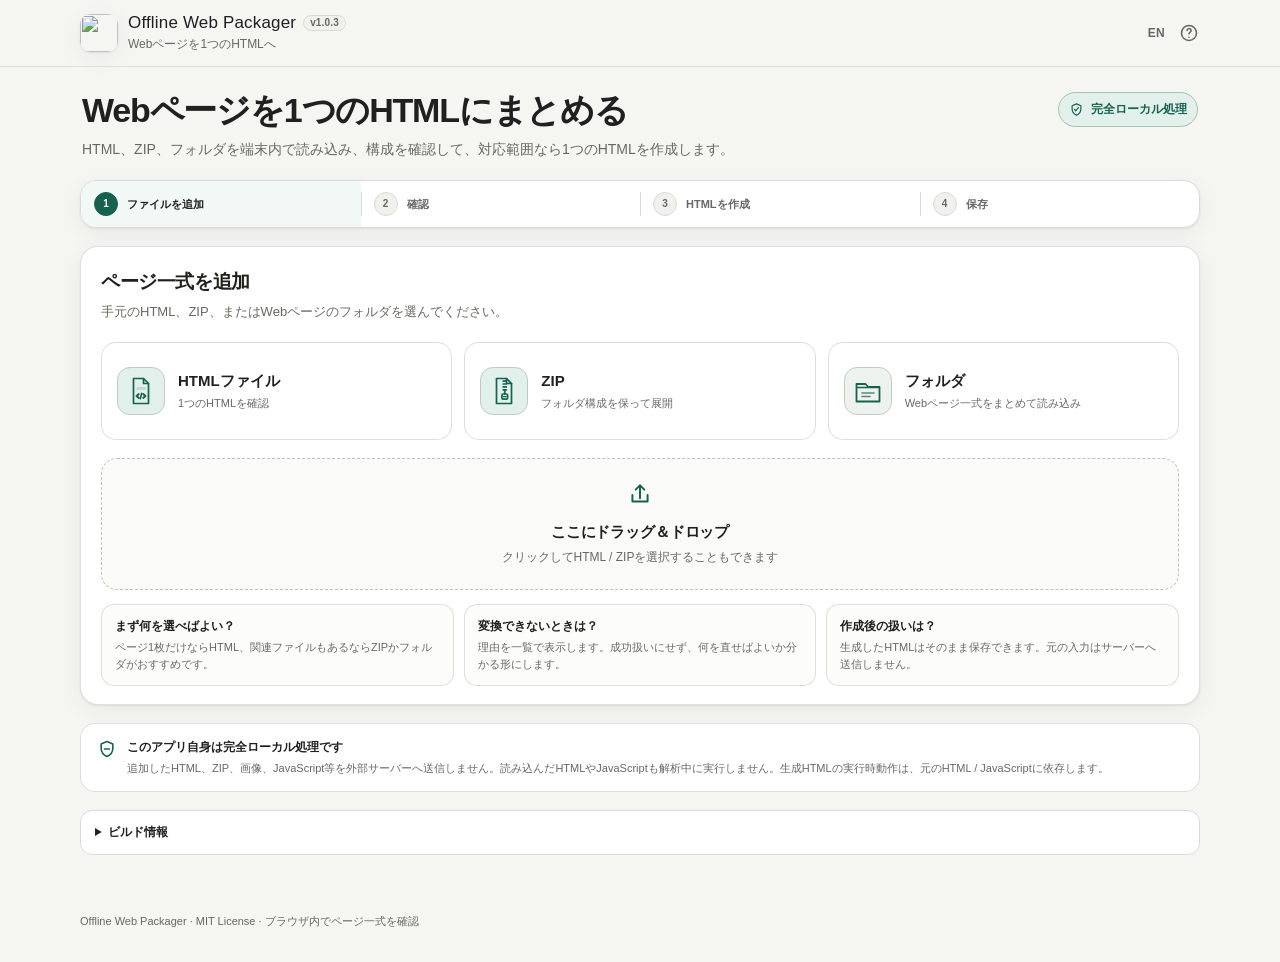
==== commit abd80423: "fix: normalize icon color and exact quarter-axis corners" ====
--- a/src/index.template.html
+++ b/src/index.template.html
@@ -301,7 +301,7 @@
       <div class="brand">
         <div class="brand-mark" aria-hidden="true"><img id="appBrandIcon" src="__APP_ICON_DATA_URI__" alt=""></div>
         <div class="brand-copy">
-          <p class="brand-name"><span id="brandName">Offline Web Packager</span><span class="version-badge" id="versionBadge">v1.0.2</span></p>
+          <p class="brand-name"><span id="brandName">Offline Web Packager</span><span class="version-badge" id="versionBadge">v1.0.3</span></p>
           <p class="brand-meta" data-i18n="brandMeta">Webページを1つのHTMLへ</p>
         </div>
       </div>
@@ -478,7 +478,7 @@
       <ul><li><span data-i18n="helpBrowserFolder">フォルダ選択</span>: <strong id="folderSupportStatus">—</strong></li><li><span data-i18n="helpBrowserZip">圧縮ZIPの展開</span>: <strong id="zipSupportStatus">—</strong></li><li><span data-i18n="helpBrowserSave">HTMLの保存</span>: <strong id="saveSupportStatus">—</strong></li></ul>
       <h3 data-i18n="helpPrivacyTitle">プライバシー</h3>
       <p data-i18n="helpPrivacyBody">このアプリ自身は完全ローカル処理です。入力ファイルをサーバーへ送信しません。ただし、今後生成するHTMLの実行時動作は元のHTML / JavaScriptに依存します。</p>
-      <p class="dialog-note" data-i18n="helpVersionNote">v1.0.2では、ヘッダーの言語切り替えをEN / JAに統一し、切り替え先をラベルで案内します。</p>
+      <p class="dialog-note" data-i18n="helpVersionNote">v1.0.3では、ヘッダーの言語切り替えをEN / JAに統一し、切り替え先をラベルで案内します。</p>
     </div>
   </dialog>
 
@@ -513,7 +513,7 @@
           buildInfo:"ビルド情報", appVersion:"アプリバージョン", builtAt:"生成日時", runtimeNetwork:"アプリの外部通信", runtimeNetworkValue:"なし", footer:"ブラウザ内で解析して1つのHTMLを作成",
           helpBasicsTitle:"基本操作", helpStep1:"HTML、ZIP、またはフォルダを追加します。ドロップ領域はHTML / ZIPのクリック選択にも使えます。", helpStep2:"開始HTMLからCSS、通常のJavaScript、画像、フォントなどの参照をたどります。", helpStep3:"「1つのHTMLにまとめられます」と表示されたら「HTMLを作成」→「HTMLを保存」で完了します。",
           helpSafetyTitle:"解析時の安全設計", helpLimitsTitle:"大きな入力", helpBrowserTitle:"このブラウザで使える機能", helpBrowserFolder:"フォルダ選択", helpBrowserZip:"圧縮ZIPの展開", helpBrowserSave:"HTMLの保存", browserAvailable:"利用できます", browserFallback:"代替動作で利用できます", browserUnavailable:"利用できません", helpLimit1:"1ファイルは50 MBまでです。", helpLimit2:"入力全体は100 MB、ファイル数は2,000件までです。", helpLimit3:"ZIPは展開前にファイル数・展開後サイズ・極端な圧縮率を確認します。", helpSafety1:"読み込んだHTMLやJavaScriptを、このアプリが勝手に実行することはありません。", helpSafety2:"ZIP内の「../」や絶対パスなど、フォルダの外側を指すファイル名は拒否します。", helpSafety3:"このアプリはマルウェアスキャナーではありません。「安全なHTML」と判定する機能ではありません。",
-          helpPrivacyTitle:"プライバシー", helpPrivacyBody:"このアプリ自身は完全ローカル処理です。入力ファイルをサーバーへ送信しません。生成HTMLの実行時動作は元のHTML / JavaScriptに依存します。", helpVersionNote:"v1.0.2では、ヘッダーの言語切り替えをEN / JAに統一し、切り替え先をラベルで案内します。",
+          helpPrivacyTitle:"プライバシー", helpPrivacyBody:"このアプリ自身は完全ローカル処理です。入力ファイルをサーバーへ送信しません。生成HTMLの実行時動作は元のHTML / JavaScriptに依存します。", helpVersionNote:"v1.0.3では、ヘッダーの言語切り替えをEN / JAに統一し、切り替え先をラベルで案内します。",
           confirmTitle:"確認", replaceMessage:"現在読み込んでいるファイルを解除して、新しい入力に置き換えますか？", replace:"置き換える", cancel:"キャンセル", clearTitle:"読み込みを解除", clearMessage:"現在読み込んでいるファイルをこのアプリから解除します。元のファイルは削除されません。", clearAction:"解除する",
           sourceHtml:"HTML", sourceZip:"ZIP", sourceFolder:"フォルダ", sourceDrop:"ドラッグ＆ドロップ", noHtml:"HTMLファイルが見つかりません。", startAutoRoot:"index.html を開始HTMLとして選びました。", startAutoNested:"index.html を開始HTMLの候補として選びました。", startAutoSingle:"HTMLが1つだけなので開始HTMLとして選びました。", startAutoBest:"候補の中から開始HTMLを選びました。必要なら変更してください。", startAmbiguous:"開始HTMLの候補が複数あります。内容に合うものを選んでください。",
           fileListAll:"{count}件を表示", fileListLimited:"{shown} / {count}件を表示", cleared:"読み込みを解除しました", folderEmpty:"フォルダ内にファイルがありません。", folderUnsupported:"このブラウザではフォルダ選択を利用できません。ZIPにまとめて読み込んでください。", folderPathUnsupported:"このブラウザではフォルダ内の相対パスを取得できません。ZIPにまとめて読み込んでください。", zipDeflateUnsupported:"このブラウザでは圧縮されたZIPを展開できません。フォルダ入力を使うか、STORE方式のZIPを使用してください。", saveUnsupported:"このブラウザでは生成HTMLを端末へ保存できません。", htmlOpened:"生成HTMLを新しいタブで開きました。ブラウザの保存機能を使って保存してください。", unsupportedDrop:"HTML、ZIP、またはフォルダをドロップしてください。", quickUnsupported:"HTMLまたはZIPを選択してください。", folderDropDirectOpenUnsupported:"このブラウザでは、端末から直接開いた状態のフォルダDrag & Dropを読み取れません。上の「フォルダ」ボタンかZIPを使用してください。", mixedZip:"ZIPとほかのファイルは同時に読み込めません。ZIPは1つずつ追加してください。", zipOne:"ZIPは1つずつ読み込んでください。", htmlOne:"HTMLファイルを1つ選んでください。", noFiles:"読み込めるファイルがありません。", duplicatePath:"同じパスのファイルが複数あります。", tooManyFiles:"ファイル数が2,000件の上限を超えています。", fileTooLarge:"50 MBを超えるファイルは読み込めません。", inputTooLarge:"入力全体が100 MBの上限を超えています。", zipCompressionRatio:"展開後のサイズが急増するZIPは読み込めません。", unknownError:"処理中に予期しないエラーが発生しました。", outputTitle:"HTMLを作成しました", outputBody:"必要なローカルファイルを1つのHTML内へ取り込みました。", outputFile:"保存ファイル", outputSize:"生成サイズ", embeddedFiles:"取り込んだファイル", outputEntry:"開始HTML", verificationTitle:"作成後の確認", verificationVerified:"未解決のローカル参照や取り込み漏れは見つかりませんでした。", verificationReview:"生成HTMLに確認事項があります。保存前に内容を確認してください。", generatedRuntimeNote:"生成したHTMLの実行時動作は、元のHTML / JavaScriptの内容に依存します。このツール自体は入力ファイルを外部送信しませんが、生成HTMLの安全性までは保証しません。", releaseOutput:"作成結果を閉じる", releaseOutputTitle:"生成結果を破棄", releaseOutputMessage:"作成したHTMLをこのアプリから破棄してメモリを解放します。入力ファイルは残るため、必要ならもう一度作成できます。", releaseOutputAction:"破棄する", outputReleased:"生成結果を破棄しました", saveHtml:"HTMLを保存", htmlSaved:"HTMLの保存を開始しました", mobileAnalyzingTitle:"構成を確認中", mobileAnalyzingHint:"完了すると次の操作を表示します", mobilePackagingTitle:"HTMLを作成中", mobilePackagingHint:"必要ファイルをまとめて再確認しています", mobileCreateTitle:"作成できます", mobileCreateHint:"必要ファイルを1つにまとめます", mobileReviewTitle:"確認が必要です", mobileReviewHint:"確認結果を見てください", mobileBlockedTitle:"このままでは作成できません", mobileBlockedHint:"理由を確認してください", mobileOutputTitle:"HTMLを作成しました", mobileOutputHint:"端末へ保存できます", mobileResultAction:"結果を見る", mobileWorking:"処理中…", savedAnnouncement:"HTMLの保存を開始しました"
@@ -536,7 +536,7 @@
           buildInfo:"Build information", appVersion:"App version", builtAt:"Built at", runtimeNetwork:"App network access", runtimeNetworkValue:"None", footer:"Analyze and create one HTML file in the browser",
           helpBasicsTitle:"Basics", helpStep1:"Add an HTML file, ZIP, or folder. You can also click the drop area to choose an HTML file or ZIP.", helpStep2:"The app follows references from the start HTML to CSS, classic JavaScript, images, fonts, and other files.", helpStep3:"When the result says the page can be combined, choose Create HTML and then Save HTML.",
           helpSafetyTitle:"Safe analysis", helpLimitsTitle:"Large inputs", helpBrowserTitle:"Available in this browser", helpBrowserFolder:"Folder selection", helpBrowserZip:"Compressed ZIP extraction", helpBrowserSave:"Save HTML", browserAvailable:"Available", browserFallback:"Available with fallback", browserUnavailable:"Unavailable", helpLimit1:"Each file is limited to 50 MB.", helpLimit2:"Total input is limited to 100 MB and 2,000 files.", helpLimit3:"ZIP files are checked for file count, expanded size, and extreme compression ratios before extraction.", helpSafety1:"This app does not execute loaded HTML or JavaScript during analysis.", helpSafety2:"ZIP paths such as ../ or absolute paths that point outside the archive root are rejected.", helpSafety3:"This app is not a malware scanner and does not label an HTML file as safe.",
-          helpPrivacyTitle:"Privacy", helpPrivacyBody:"This app itself is fully local and does not upload input files. Runtime behavior of generated HTML depends on the original HTML / JavaScript.", helpVersionNote:"v1.0.2 standardizes the header language targets as EN / JA with localized labels describing the next language.",
+          helpPrivacyTitle:"Privacy", helpPrivacyBody:"This app itself is fully local and does not upload input files. Runtime behavior of generated HTML depends on the original HTML / JavaScript.", helpVersionNote:"v1.0.3 standardizes the header language targets as EN / JA with localized labels describing the next language.",
           confirmTitle:"Confirm", replaceMessage:"Remove the currently loaded files from this app and replace them with the new input?", replace:"Replace", cancel:"Cancel", clearTitle:"Remove loaded files", clearMessage:"Remove the currently loaded files from this app. Your original files will not be deleted.", clearAction:"Remove",
           sourceHtml:"HTML", sourceZip:"ZIP", sourceFolder:"Folder", sourceDrop:"Drag & drop", noHtml:"No HTML file was found.", startAutoRoot:"index.html was selected as the start HTML.", startAutoNested:"An index.html file was selected as the start HTML candidate.", startAutoSingle:"The only HTML file was selected as the start HTML.", startAutoBest:"A start HTML candidate was selected. Change it if needed.", startAmbiguous:"There are multiple start HTML candidates. Choose the one that matches the page.",
           fileListAll:"Showing {count}", fileListLimited:"Showing {shown} of {count}", cleared:"Loaded files removed", folderEmpty:"The folder does not contain files.", folderUnsupported:"Folder selection is not available in this browser. Add the page as a ZIP instead.", folderPathUnsupported:"This browser cannot preserve relative paths for folder input. Add the page as a ZIP instead.", zipDeflateUnsupported:"This browser cannot expand compressed ZIP entries. Use folder input or a STORE-only ZIP.", saveUnsupported:"This browser cannot save the generated HTML to the device.", htmlOpened:"The generated HTML was opened in a new tab. Use the browser save command to save it.", unsupportedDrop:"Drop an HTML file, ZIP, or folder.", quickUnsupported:"Choose an HTML file or ZIP.", folderDropDirectOpenUnsupported:"This browser cannot read a dropped folder while the app is opened directly from the device. Use the Folder button above or a ZIP instead.", mixedZip:"Do not mix a ZIP with other files. Add one ZIP at a time.", zipOne:"Choose one ZIP at a time.", htmlOne:"Choose one HTML file.", noFiles:"No readable files were found.", duplicatePath:"Multiple files resolve to the same path.", tooManyFiles:"The 2,000-file limit was exceeded.", fileTooLarge:"Files larger than 50 MB cannot be loaded.", inputTooLarge:"The total input exceeds the 100 MB limit.", zipCompressionRatio:"This ZIP expands too sharply to process safely.", unknownError:"An unexpected error occurred while processing the input.", outputTitle:"HTML created", outputBody:"Required local files were embedded into one HTML file.", outputFile:"File to save", outputSize:"Output size", embeddedFiles:"Embedded files", outputEntry:"Start HTML", verificationTitle:"Post-build check", verificationVerified:"No unresolved local references or missed embedded dependencies were found.", verificationReview:"The generated HTML has review items. Check them before saving.", generatedRuntimeNote:"Runtime behavior of the generated HTML depends on the original HTML / JavaScript. This tool stays local, but it does not guarantee the generated HTML is safe.", releaseOutput:"Close generated result", releaseOutputTitle:"Discard generated result", releaseOutputMessage:"Discard the generated HTML from this app to release its memory. Input files remain loaded, so you can create it again if needed.", releaseOutputAction:"Discard", outputReleased:"Generated result discarded", saveHtml:"Save HTML", htmlSaved:"HTML download started", mobileAnalyzingTitle:"Checking structure", mobileAnalyzingHint:"The next action appears when complete", mobilePackagingTitle:"Creating HTML", mobilePackagingHint:"Embedding files and running the post-build check", mobileCreateTitle:"Ready to create", mobileCreateHint:"Combine required files into one HTML", mobileReviewTitle:"Review needed", mobileReviewHint:"Check the results", mobileBlockedTitle:"Cannot create as-is", mobileBlockedHint:"Check the reasons", mobileOutputTitle:"HTML created", mobileOutputHint:"Ready to save to this device", mobileResultAction:"View results", mobileWorking:"Working…", savedAnnouncement:"HTML download started"
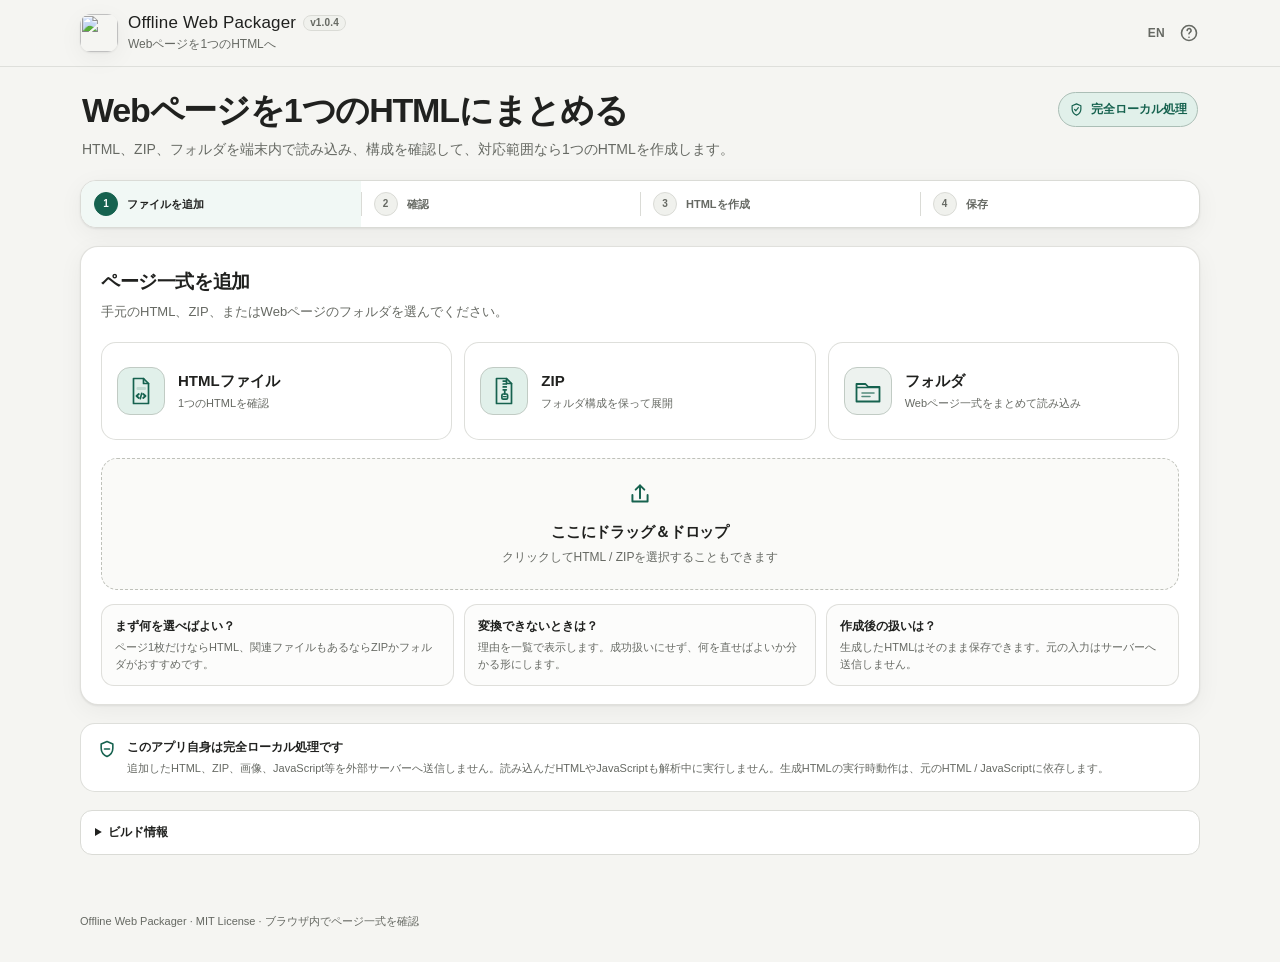
==== commit a4edf5ec: "fix: contain confirmation actions and lock modal background" ====
--- a/src/index.template.html
+++ b/src/index.template.html
@@ -215,6 +215,7 @@
     .build-item span { display:block; color:var(--muted); font-size:9px; }
     .build-item strong { display:block; margin-top:2px; overflow-wrap:anywhere; font-size:11px; }
     footer { width:min(1180px,100%); margin:0 auto; padding:0 clamp(14px,2.8vw,30px) 32px; color:var(--muted); font-size:11px; }
+    html:has(dialog:modal), body:has(dialog:modal) { overflow:hidden; overscroll-behavior:none; }
     dialog { width:min(610px,calc(100vw - 30px)); max-height:min(760px,calc(100dvh - 30px)); padding:0; border:1px solid var(--line); border-radius:16px; background:var(--surface); box-shadow:var(--shadow-md); overflow:hidden; }
     dialog[open] { display:flex; flex-direction:column; }
     dialog::backdrop { background:rgba(0,0,0,.34); backdrop-filter:blur(2px); }
@@ -229,7 +230,8 @@
     .dialog-body ol,.dialog-body ul { padding-left:20px; }
     .dialog-note { padding:11px 12px; border-radius:10px; background:var(--surface-muted); }
     .app-confirm-dialog { width:min(480px,calc(100vw - 30px)); }
-    .app-confirm-body { padding:14px 18px 18px; }
+    .app-confirm-dialog .dialog-header { flex:0 0 auto; }
+    .app-confirm-body { flex:1 1 auto; min-height:0; padding:14px 18px 18px; overflow:auto; overscroll-behavior:contain; }
     .app-confirm-message { margin:0; color:var(--muted); font-size:13px; }
     .app-confirm-actions { display:grid; grid-template-columns:1fr 1fr; gap:8px; margin-top:16px; }
     .app-confirm-button { min-height:42px; border:1px solid var(--line); border-radius:10px; background:var(--surface); font-weight:750; cursor:pointer; }
@@ -289,6 +291,7 @@
       .result-actions .button { flex:1 1 auto; min-height:46px; }
       dialog { width:100%; max-width:none; max-height:calc(100dvh - 12px - env(safe-area-inset-top)); margin:auto 0 0; border-width:1px 0 0; border-radius:20px 20px 0 0; }
       .dialog-body { padding-bottom:calc(24px + env(safe-area-inset-bottom)); }
+      .app-confirm-body { padding-bottom:calc(18px + env(safe-area-inset-bottom)); }
       .app-confirm-actions { grid-template-columns:1fr; }
       .app-confirm-button { min-height:48px; }
     }
@@ -301,7 +304,7 @@
       <div class="brand">
         <div class="brand-mark" aria-hidden="true"><img id="appBrandIcon" src="__APP_ICON_DATA_URI__" alt=""></div>
         <div class="brand-copy">
-          <p class="brand-name"><span id="brandName">Offline Web Packager</span><span class="version-badge" id="versionBadge">v1.0.3</span></p>
+          <p class="brand-name"><span id="brandName">Offline Web Packager</span><span class="version-badge" id="versionBadge">v1.0.4</span></p>
           <p class="brand-meta" data-i18n="brandMeta">Webページを1つのHTMLへ</p>
         </div>
       </div>
@@ -478,7 +481,7 @@
       <ul><li><span data-i18n="helpBrowserFolder">フォルダ選択</span>: <strong id="folderSupportStatus">—</strong></li><li><span data-i18n="helpBrowserZip">圧縮ZIPの展開</span>: <strong id="zipSupportStatus">—</strong></li><li><span data-i18n="helpBrowserSave">HTMLの保存</span>: <strong id="saveSupportStatus">—</strong></li></ul>
       <h3 data-i18n="helpPrivacyTitle">プライバシー</h3>
       <p data-i18n="helpPrivacyBody">このアプリ自身は完全ローカル処理です。入力ファイルをサーバーへ送信しません。ただし、今後生成するHTMLの実行時動作は元のHTML / JavaScriptに依存します。</p>
-      <p class="dialog-note" data-i18n="helpVersionNote">v1.0.3では、ヘッダーの言語切り替えをEN / JAに統一し、切り替え先をラベルで案内します。</p>
+      <p class="dialog-note" data-i18n="helpVersionNote">v1.0.4では、ヘルプと確認画面を開いている間、背面のページはスクロールしません。画面が低い場合は確認画面の本文をスクロールして、キャンセルや実行ボタンまで移動できます。</p>
     </div>
   </dialog>
 
@@ -513,7 +516,7 @@
           buildInfo:"ビルド情報", appVersion:"アプリバージョン", builtAt:"生成日時", runtimeNetwork:"アプリの外部通信", runtimeNetworkValue:"なし", footer:"ブラウザ内で解析して1つのHTMLを作成",
           helpBasicsTitle:"基本操作", helpStep1:"HTML、ZIP、またはフォルダを追加します。ドロップ領域はHTML / ZIPのクリック選択にも使えます。", helpStep2:"開始HTMLからCSS、通常のJavaScript、画像、フォントなどの参照をたどります。", helpStep3:"「1つのHTMLにまとめられます」と表示されたら「HTMLを作成」→「HTMLを保存」で完了します。",
           helpSafetyTitle:"解析時の安全設計", helpLimitsTitle:"大きな入力", helpBrowserTitle:"このブラウザで使える機能", helpBrowserFolder:"フォルダ選択", helpBrowserZip:"圧縮ZIPの展開", helpBrowserSave:"HTMLの保存", browserAvailable:"利用できます", browserFallback:"代替動作で利用できます", browserUnavailable:"利用できません", helpLimit1:"1ファイルは50 MBまでです。", helpLimit2:"入力全体は100 MB、ファイル数は2,000件までです。", helpLimit3:"ZIPは展開前にファイル数・展開後サイズ・極端な圧縮率を確認します。", helpSafety1:"読み込んだHTMLやJavaScriptを、このアプリが勝手に実行することはありません。", helpSafety2:"ZIP内の「../」や絶対パスなど、フォルダの外側を指すファイル名は拒否します。", helpSafety3:"このアプリはマルウェアスキャナーではありません。「安全なHTML」と判定する機能ではありません。",
-          helpPrivacyTitle:"プライバシー", helpPrivacyBody:"このアプリ自身は完全ローカル処理です。入力ファイルをサーバーへ送信しません。生成HTMLの実行時動作は元のHTML / JavaScriptに依存します。", helpVersionNote:"v1.0.3では、ヘッダーの言語切り替えをEN / JAに統一し、切り替え先をラベルで案内します。",
+          helpPrivacyTitle:"プライバシー", helpPrivacyBody:"このアプリ自身は完全ローカル処理です。入力ファイルをサーバーへ送信しません。生成HTMLの実行時動作は元のHTML / JavaScriptに依存します。", helpVersionNote:"v1.0.4では、ヘルプと確認画面を開いている間、背面のページはスクロールしません。画面が低い場合は確認画面の本文をスクロールして、キャンセルや実行ボタンまで移動できます。",
           confirmTitle:"確認", replaceMessage:"現在読み込んでいるファイルを解除して、新しい入力に置き換えますか？", replace:"置き換える", cancel:"キャンセル", clearTitle:"読み込みを解除", clearMessage:"現在読み込んでいるファイルをこのアプリから解除します。元のファイルは削除されません。", clearAction:"解除する",
           sourceHtml:"HTML", sourceZip:"ZIP", sourceFolder:"フォルダ", sourceDrop:"ドラッグ＆ドロップ", noHtml:"HTMLファイルが見つかりません。", startAutoRoot:"index.html を開始HTMLとして選びました。", startAutoNested:"index.html を開始HTMLの候補として選びました。", startAutoSingle:"HTMLが1つだけなので開始HTMLとして選びました。", startAutoBest:"候補の中から開始HTMLを選びました。必要なら変更してください。", startAmbiguous:"開始HTMLの候補が複数あります。内容に合うものを選んでください。",
           fileListAll:"{count}件を表示", fileListLimited:"{shown} / {count}件を表示", cleared:"読み込みを解除しました", folderEmpty:"フォルダ内にファイルがありません。", folderUnsupported:"このブラウザではフォルダ選択を利用できません。ZIPにまとめて読み込んでください。", folderPathUnsupported:"このブラウザではフォルダ内の相対パスを取得できません。ZIPにまとめて読み込んでください。", zipDeflateUnsupported:"このブラウザでは圧縮されたZIPを展開できません。フォルダ入力を使うか、STORE方式のZIPを使用してください。", saveUnsupported:"このブラウザでは生成HTMLを端末へ保存できません。", htmlOpened:"生成HTMLを新しいタブで開きました。ブラウザの保存機能を使って保存してください。", unsupportedDrop:"HTML、ZIP、またはフォルダをドロップしてください。", quickUnsupported:"HTMLまたはZIPを選択してください。", folderDropDirectOpenUnsupported:"このブラウザでは、端末から直接開いた状態のフォルダDrag & Dropを読み取れません。上の「フォルダ」ボタンかZIPを使用してください。", mixedZip:"ZIPとほかのファイルは同時に読み込めません。ZIPは1つずつ追加してください。", zipOne:"ZIPは1つずつ読み込んでください。", htmlOne:"HTMLファイルを1つ選んでください。", noFiles:"読み込めるファイルがありません。", duplicatePath:"同じパスのファイルが複数あります。", tooManyFiles:"ファイル数が2,000件の上限を超えています。", fileTooLarge:"50 MBを超えるファイルは読み込めません。", inputTooLarge:"入力全体が100 MBの上限を超えています。", zipCompressionRatio:"展開後のサイズが急増するZIPは読み込めません。", unknownError:"処理中に予期しないエラーが発生しました。", outputTitle:"HTMLを作成しました", outputBody:"必要なローカルファイルを1つのHTML内へ取り込みました。", outputFile:"保存ファイル", outputSize:"生成サイズ", embeddedFiles:"取り込んだファイル", outputEntry:"開始HTML", verificationTitle:"作成後の確認", verificationVerified:"未解決のローカル参照や取り込み漏れは見つかりませんでした。", verificationReview:"生成HTMLに確認事項があります。保存前に内容を確認してください。", generatedRuntimeNote:"生成したHTMLの実行時動作は、元のHTML / JavaScriptの内容に依存します。このツール自体は入力ファイルを外部送信しませんが、生成HTMLの安全性までは保証しません。", releaseOutput:"作成結果を閉じる", releaseOutputTitle:"生成結果を破棄", releaseOutputMessage:"作成したHTMLをこのアプリから破棄してメモリを解放します。入力ファイルは残るため、必要ならもう一度作成できます。", releaseOutputAction:"破棄する", outputReleased:"生成結果を破棄しました", saveHtml:"HTMLを保存", htmlSaved:"HTMLの保存を開始しました", mobileAnalyzingTitle:"構成を確認中", mobileAnalyzingHint:"完了すると次の操作を表示します", mobilePackagingTitle:"HTMLを作成中", mobilePackagingHint:"必要ファイルをまとめて再確認しています", mobileCreateTitle:"作成できます", mobileCreateHint:"必要ファイルを1つにまとめます", mobileReviewTitle:"確認が必要です", mobileReviewHint:"確認結果を見てください", mobileBlockedTitle:"このままでは作成できません", mobileBlockedHint:"理由を確認してください", mobileOutputTitle:"HTMLを作成しました", mobileOutputHint:"端末へ保存できます", mobileResultAction:"結果を見る", mobileWorking:"処理中…", savedAnnouncement:"HTMLの保存を開始しました"
@@ -536,7 +539,7 @@
           buildInfo:"Build information", appVersion:"App version", builtAt:"Built at", runtimeNetwork:"App network access", runtimeNetworkValue:"None", footer:"Analyze and create one HTML file in the browser",
           helpBasicsTitle:"Basics", helpStep1:"Add an HTML file, ZIP, or folder. You can also click the drop area to choose an HTML file or ZIP.", helpStep2:"The app follows references from the start HTML to CSS, classic JavaScript, images, fonts, and other files.", helpStep3:"When the result says the page can be combined, choose Create HTML and then Save HTML.",
           helpSafetyTitle:"Safe analysis", helpLimitsTitle:"Large inputs", helpBrowserTitle:"Available in this browser", helpBrowserFolder:"Folder selection", helpBrowserZip:"Compressed ZIP extraction", helpBrowserSave:"Save HTML", browserAvailable:"Available", browserFallback:"Available with fallback", browserUnavailable:"Unavailable", helpLimit1:"Each file is limited to 50 MB.", helpLimit2:"Total input is limited to 100 MB and 2,000 files.", helpLimit3:"ZIP files are checked for file count, expanded size, and extreme compression ratios before extraction.", helpSafety1:"This app does not execute loaded HTML or JavaScript during analysis.", helpSafety2:"ZIP paths such as ../ or absolute paths that point outside the archive root are rejected.", helpSafety3:"This app is not a malware scanner and does not label an HTML file as safe.",
-          helpPrivacyTitle:"Privacy", helpPrivacyBody:"This app itself is fully local and does not upload input files. Runtime behavior of generated HTML depends on the original HTML / JavaScript.", helpVersionNote:"v1.0.3 standardizes the header language targets as EN / JA with localized labels describing the next language.",
+          helpPrivacyTitle:"Privacy", helpPrivacyBody:"This app itself is fully local and does not upload input files. Runtime behavior of generated HTML depends on the original HTML / JavaScript.", helpVersionNote:"v1.0.4 keeps the page behind Help and confirmation dialogs from scrolling. In short windows, scroll the confirmation body to reach Cancel and the action button.",
           confirmTitle:"Confirm", replaceMessage:"Remove the currently loaded files from this app and replace them with the new input?", replace:"Replace", cancel:"Cancel", clearTitle:"Remove loaded files", clearMessage:"Remove the currently loaded files from this app. Your original files will not be deleted.", clearAction:"Remove",
           sourceHtml:"HTML", sourceZip:"ZIP", sourceFolder:"Folder", sourceDrop:"Drag & drop", noHtml:"No HTML file was found.", startAutoRoot:"index.html was selected as the start HTML.", startAutoNested:"An index.html file was selected as the start HTML candidate.", startAutoSingle:"The only HTML file was selected as the start HTML.", startAutoBest:"A start HTML candidate was selected. Change it if needed.", startAmbiguous:"There are multiple start HTML candidates. Choose the one that matches the page.",
           fileListAll:"Showing {count}", fileListLimited:"Showing {shown} of {count}", cleared:"Loaded files removed", folderEmpty:"The folder does not contain files.", folderUnsupported:"Folder selection is not available in this browser. Add the page as a ZIP instead.", folderPathUnsupported:"This browser cannot preserve relative paths for folder input. Add the page as a ZIP instead.", zipDeflateUnsupported:"This browser cannot expand compressed ZIP entries. Use folder input or a STORE-only ZIP.", saveUnsupported:"This browser cannot save the generated HTML to the device.", htmlOpened:"The generated HTML was opened in a new tab. Use the browser save command to save it.", unsupportedDrop:"Drop an HTML file, ZIP, or folder.", quickUnsupported:"Choose an HTML file or ZIP.", folderDropDirectOpenUnsupported:"This browser cannot read a dropped folder while the app is opened directly from the device. Use the Folder button above or a ZIP instead.", mixedZip:"Do not mix a ZIP with other files. Add one ZIP at a time.", zipOne:"Choose one ZIP at a time.", htmlOne:"Choose one HTML file.", noFiles:"No readable files were found.", duplicatePath:"Multiple files resolve to the same path.", tooManyFiles:"The 2,000-file limit was exceeded.", fileTooLarge:"Files larger than 50 MB cannot be loaded.", inputTooLarge:"The total input exceeds the 100 MB limit.", zipCompressionRatio:"This ZIP expands too sharply to process safely.", unknownError:"An unexpected error occurred while processing the input.", outputTitle:"HTML created", outputBody:"Required local files were embedded into one HTML file.", outputFile:"File to save", outputSize:"Output size", embeddedFiles:"Embedded files", outputEntry:"Start HTML", verificationTitle:"Post-build check", verificationVerified:"No unresolved local references or missed embedded dependencies were found.", verificationReview:"The generated HTML has review items. Check them before saving.", generatedRuntimeNote:"Runtime behavior of the generated HTML depends on the original HTML / JavaScript. This tool stays local, but it does not guarantee the generated HTML is safe.", releaseOutput:"Close generated result", releaseOutputTitle:"Discard generated result", releaseOutputMessage:"Discard the generated HTML from this app to release its memory. Input files remain loaded, so you can create it again if needed.", releaseOutputAction:"Discard", outputReleased:"Generated result discarded", saveHtml:"Save HTML", htmlSaved:"HTML download started", mobileAnalyzingTitle:"Checking structure", mobileAnalyzingHint:"The next action appears when complete", mobilePackagingTitle:"Creating HTML", mobilePackagingHint:"Embedding files and running the post-build check", mobileCreateTitle:"Ready to create", mobileCreateHint:"Combine required files into one HTML", mobileReviewTitle:"Review needed", mobileReviewHint:"Check the results", mobileBlockedTitle:"Cannot create as-is", mobileBlockedHint:"Check the reasons", mobileOutputTitle:"HTML created", mobileOutputHint:"Ready to save to this device", mobileResultAction:"View results", mobileWorking:"Working…", savedAnnouncement:"HTML download started"
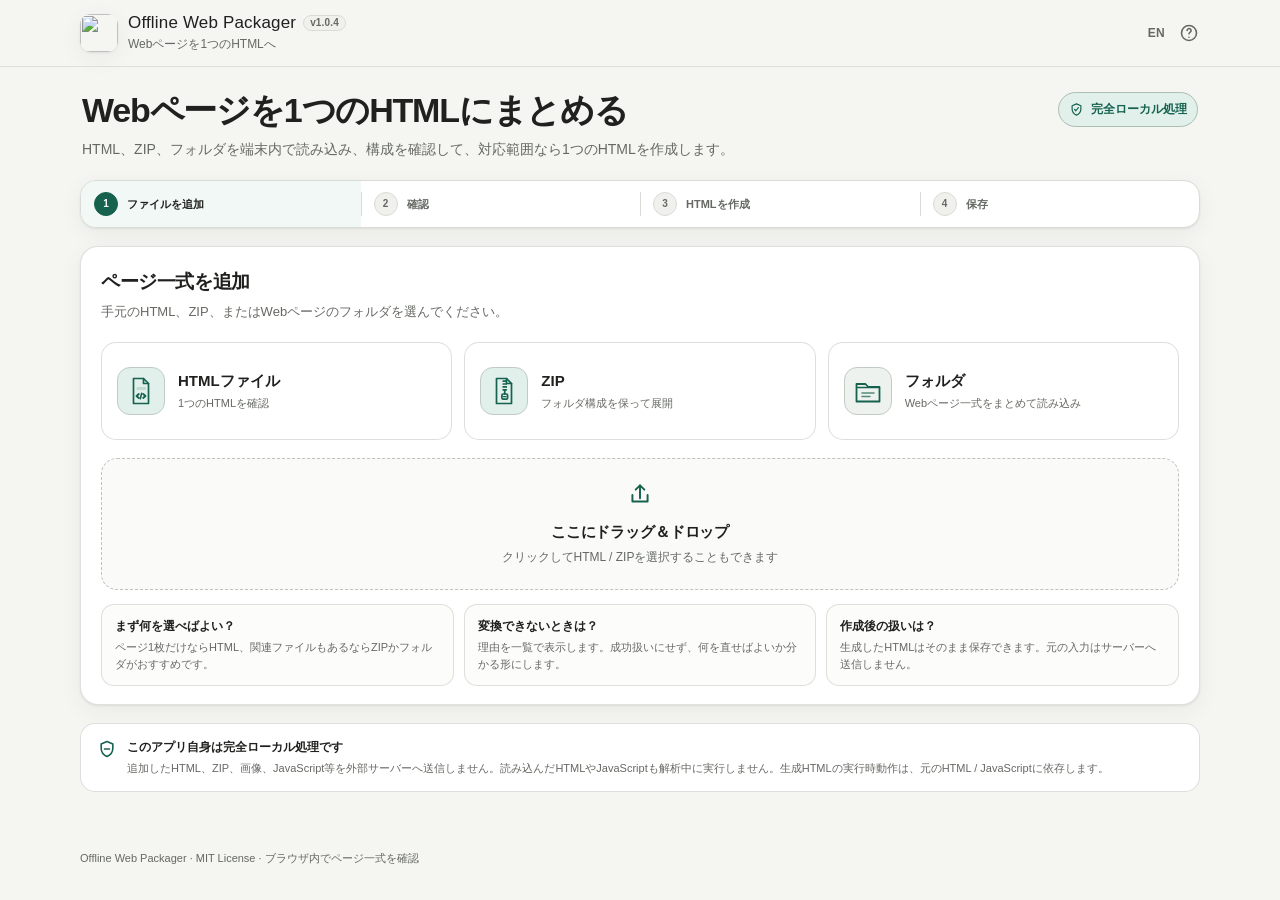
==== commit 262b298e: "fix: hide mobile informational footer and move build metadata into Help" ====
--- a/src/index.template.html
+++ b/src/index.template.html
@@ -242,7 +242,7 @@
     .app-toast-message { font-size:12px; }
 
     .mobile-action-bar { display:none; }
-    @media (max-width:760px) {
+    @media (max-width:760px) {footer{display:none}
       .main { padding-top:18px; padding-bottom:42px; }
       .page-intro { display:block; }
       .local-badge { margin-top:12px; }
@@ -448,7 +448,7 @@
       <div><strong data-i18n="privacyTitle">このアプリ自身は完全ローカル処理です</strong><p data-i18n="privacyBody">追加したHTML、ZIP、画像、JavaScript等を外部サーバーへ送信しません。読み込んだHTMLやJavaScriptも解析中に実行しません。生成HTMLの実行時動作は、元のHTML / JavaScriptに依存します。</p></div>
     </section>
 
-    <details class="build-info"><summary data-i18n="buildInfo">ビルド情報</summary><div class="build-grid"><div class="build-item"><span data-i18n="appVersion">アプリバージョン</span><strong id="buildVersion">—</strong></div><div class="build-item"><span data-i18n="builtAt">生成日時</span><strong id="builtAt">—</strong></div><div class="build-item"><span data-i18n="runtimeNetwork">アプリの外部通信</span><strong data-i18n="runtimeNetworkValue">なし</strong></div></div></details>
+
   </main>
 
   <footer><span id="footerName">Offline Web Packager</span> · MIT License · <span data-i18n="footer">ブラウザ内でページ一式を確認</span></footer>
@@ -481,7 +481,8 @@
       <ul><li><span data-i18n="helpBrowserFolder">フォルダ選択</span>: <strong id="folderSupportStatus">—</strong></li><li><span data-i18n="helpBrowserZip">圧縮ZIPの展開</span>: <strong id="zipSupportStatus">—</strong></li><li><span data-i18n="helpBrowserSave">HTMLの保存</span>: <strong id="saveSupportStatus">—</strong></li></ul>
       <h3 data-i18n="helpPrivacyTitle">プライバシー</h3>
       <p data-i18n="helpPrivacyBody">このアプリ自身は完全ローカル処理です。入力ファイルをサーバーへ送信しません。ただし、今後生成するHTMLの実行時動作は元のHTML / JavaScriptに依存します。</p>
-      <p class="dialog-note" data-i18n="helpVersionNote">v1.0.4では、ヘルプと確認画面を開いている間、背面のページはスクロールしません。画面が低い場合は確認画面の本文をスクロールして、キャンセルや実行ボタンまで移動できます。</p>
+
+      <details class="build-info"><summary data-i18n="buildInfo">ビルド情報</summary><div class="build-grid"><div class="build-item"><span data-i18n="appVersion">アプリバージョン</span><strong id="buildVersion">—</strong></div><div class="build-item"><span data-i18n="builtAt">生成日時</span><strong id="builtAt">—</strong></div><div class="build-item"><span data-i18n="runtimeNetwork">アプリの外部通信</span><strong data-i18n="runtimeNetworkValue">なし</strong></div></div></details>
     </div>
   </dialog>
 
@@ -516,10 +517,10 @@
           buildInfo:"ビルド情報", appVersion:"アプリバージョン", builtAt:"生成日時", runtimeNetwork:"アプリの外部通信", runtimeNetworkValue:"なし", footer:"ブラウザ内で解析して1つのHTMLを作成",
           helpBasicsTitle:"基本操作", helpStep1:"HTML、ZIP、またはフォルダを追加します。ドロップ領域はHTML / ZIPのクリック選択にも使えます。", helpStep2:"開始HTMLからCSS、通常のJavaScript、画像、フォントなどの参照をたどります。", helpStep3:"「1つのHTMLにまとめられます」と表示されたら「HTMLを作成」→「HTMLを保存」で完了します。",
           helpSafetyTitle:"解析時の安全設計", helpLimitsTitle:"大きな入力", helpBrowserTitle:"このブラウザで使える機能", helpBrowserFolder:"フォルダ選択", helpBrowserZip:"圧縮ZIPの展開", helpBrowserSave:"HTMLの保存", browserAvailable:"利用できます", browserFallback:"代替動作で利用できます", browserUnavailable:"利用できません", helpLimit1:"1ファイルは50 MBまでです。", helpLimit2:"入力全体は100 MB、ファイル数は2,000件までです。", helpLimit3:"ZIPは展開前にファイル数・展開後サイズ・極端な圧縮率を確認します。", helpSafety1:"読み込んだHTMLやJavaScriptを、このアプリが勝手に実行することはありません。", helpSafety2:"ZIP内の「../」や絶対パスなど、フォルダの外側を指すファイル名は拒否します。", helpSafety3:"このアプリはマルウェアスキャナーではありません。「安全なHTML」と判定する機能ではありません。",
-          helpPrivacyTitle:"プライバシー", helpPrivacyBody:"このアプリ自身は完全ローカル処理です。入力ファイルをサーバーへ送信しません。生成HTMLの実行時動作は元のHTML / JavaScriptに依存します。", helpVersionNote:"v1.0.4では、ヘルプと確認画面を開いている間、背面のページはスクロールしません。画面が低い場合は確認画面の本文をスクロールして、キャンセルや実行ボタンまで移動できます。",
+          helpPrivacyTitle:"プライバシー", helpPrivacyBody:"このアプリ自身は完全ローカル処理です。入力ファイルをサーバーへ送信しません。生成HTMLの実行時動作は元のHTML / JavaScriptに依存します。",
           confirmTitle:"確認", replaceMessage:"現在読み込んでいるファイルを解除して、新しい入力に置き換えますか？", replace:"置き換える", cancel:"キャンセル", clearTitle:"読み込みを解除", clearMessage:"現在読み込んでいるファイルをこのアプリから解除します。元のファイルは削除されません。", clearAction:"解除する",
           sourceHtml:"HTML", sourceZip:"ZIP", sourceFolder:"フォルダ", sourceDrop:"ドラッグ＆ドロップ", noHtml:"HTMLファイルが見つかりません。", startAutoRoot:"index.html を開始HTMLとして選びました。", startAutoNested:"index.html を開始HTMLの候補として選びました。", startAutoSingle:"HTMLが1つだけなので開始HTMLとして選びました。", startAutoBest:"候補の中から開始HTMLを選びました。必要なら変更してください。", startAmbiguous:"開始HTMLの候補が複数あります。内容に合うものを選んでください。",
-          fileListAll:"{count}件を表示", fileListLimited:"{shown} / {count}件を表示", cleared:"読み込みを解除しました", folderEmpty:"フォルダ内にファイルがありません。", folderUnsupported:"このブラウザではフォルダ選択を利用できません。ZIPにまとめて読み込んでください。", folderPathUnsupported:"このブラウザではフォルダ内の相対パスを取得できません。ZIPにまとめて読み込んでください。", zipDeflateUnsupported:"このブラウザでは圧縮されたZIPを展開できません。フォルダ入力を使うか、STORE方式のZIPを使用してください。", saveUnsupported:"このブラウザでは生成HTMLを端末へ保存できません。", htmlOpened:"生成HTMLを新しいタブで開きました。ブラウザの保存機能を使って保存してください。", unsupportedDrop:"HTML、ZIP、またはフォルダをドロップしてください。", quickUnsupported:"HTMLまたはZIPを選択してください。", folderDropDirectOpenUnsupported:"このブラウザでは、端末から直接開いた状態のフォルダDrag & Dropを読み取れません。上の「フォルダ」ボタンかZIPを使用してください。", mixedZip:"ZIPとほかのファイルは同時に読み込めません。ZIPは1つずつ追加してください。", zipOne:"ZIPは1つずつ読み込んでください。", htmlOne:"HTMLファイルを1つ選んでください。", noFiles:"読み込めるファイルがありません。", duplicatePath:"同じパスのファイルが複数あります。", tooManyFiles:"ファイル数が2,000件の上限を超えています。", fileTooLarge:"50 MBを超えるファイルは読み込めません。", inputTooLarge:"入力全体が100 MBの上限を超えています。", zipCompressionRatio:"展開後のサイズが急増するZIPは読み込めません。", unknownError:"処理中に予期しないエラーが発生しました。", outputTitle:"HTMLを作成しました", outputBody:"必要なローカルファイルを1つのHTML内へ取り込みました。", outputFile:"保存ファイル", outputSize:"生成サイズ", embeddedFiles:"取り込んだファイル", outputEntry:"開始HTML", verificationTitle:"作成後の確認", verificationVerified:"未解決のローカル参照や取り込み漏れは見つかりませんでした。", verificationReview:"生成HTMLに確認事項があります。保存前に内容を確認してください。", generatedRuntimeNote:"生成したHTMLの実行時動作は、元のHTML / JavaScriptの内容に依存します。このツール自体は入力ファイルを外部送信しませんが、生成HTMLの安全性までは保証しません。", releaseOutput:"作成結果を閉じる", releaseOutputTitle:"生成結果を破棄", releaseOutputMessage:"作成したHTMLをこのアプリから破棄してメモリを解放します。入力ファイルは残るため、必要ならもう一度作成できます。", releaseOutputAction:"破棄する", outputReleased:"生成結果を破棄しました", saveHtml:"HTMLを保存", htmlSaved:"HTMLの保存を開始しました", mobileAnalyzingTitle:"構成を確認中", mobileAnalyzingHint:"完了すると次の操作を表示します", mobilePackagingTitle:"HTMLを作成中", mobilePackagingHint:"必要ファイルをまとめて再確認しています", mobileCreateTitle:"作成できます", mobileCreateHint:"必要ファイルを1つにまとめます", mobileReviewTitle:"確認が必要です", mobileReviewHint:"確認結果を見てください", mobileBlockedTitle:"このままでは作成できません", mobileBlockedHint:"理由を確認してください", mobileOutputTitle:"HTMLを作成しました", mobileOutputHint:"端末へ保存できます", mobileResultAction:"結果を見る", mobileWorking:"処理中…", savedAnnouncement:"HTMLの保存を開始しました"
+          fileListAll:"{count}件を表示", fileListLimited:"{shown} / {count}件を表示", cleared:"読み込みを解除しました", folderEmpty:"フォルダ内にファイルがありません。", folderUnsupported:"このブラウザではフォルダ選択を利用できません。ZIPにまとめて読み込んでください。", folderPathUnsupported:"このブラウザではフォルダ内の相対パスを取得できません。ZIPにまとめて読み込んでください。", zipInvalid:"ZIPとして読み込めませんでした。", zipDeflateUnsupported:"このブラウザでは圧縮されたZIPを展開できません。フォルダ入力を使うか、STORE方式のZIPを使用してください。", saveUnsupported:"このブラウザでは生成HTMLを端末へ保存できません。", htmlOpened:"生成HTMLを新しいタブで開きました。ブラウザの保存機能を使って保存してください。", unsupportedDrop:"HTML、ZIP、またはフォルダをドロップしてください。", quickUnsupported:"HTMLまたはZIPを選択してください。", folderDropDirectOpenUnsupported:"このブラウザでは、端末から直接開いた状態のフォルダDrag & Dropを読み取れません。上の「フォルダ」ボタンかZIPを使用してください。", mixedZip:"ZIPとほかのファイルは同時に読み込めません。ZIPは1つずつ追加してください。", zipOne:"ZIPは1つずつ読み込んでください。", htmlOne:"HTMLファイルを1つ選んでください。", noFiles:"読み込めるファイルがありません。", duplicatePath:"同じパスのファイルが複数あります。", tooManyFiles:"ファイル数が2,000件の上限を超えています。", fileTooLarge:"50 MBを超えるファイルは読み込めません。", inputTooLarge:"入力全体が100 MBの上限を超えています。", zipCompressionRatio:"展開後のサイズが急増するZIPは読み込めません。", unknownError:"処理中に予期しないエラーが発生しました。", outputTitle:"HTMLを作成しました", outputBody:"必要なローカルファイルを1つのHTML内へ取り込みました。", outputFile:"保存ファイル", outputSize:"生成サイズ", embeddedFiles:"取り込んだファイル", outputEntry:"開始HTML", verificationTitle:"作成後の確認", verificationVerified:"未解決のローカル参照や取り込み漏れは見つかりませんでした。", verificationReview:"生成HTMLに確認事項があります。保存前に内容を確認してください。", generatedRuntimeNote:"生成したHTMLの実行時動作は、元のHTML / JavaScriptの内容に依存します。このツール自体は入力ファイルを外部送信しませんが、生成HTMLの安全性までは保証しません。", releaseOutput:"作成結果を閉じる", releaseOutputTitle:"生成結果を破棄", releaseOutputMessage:"作成したHTMLをこのアプリから破棄してメモリを解放します。入力ファイルは残るため、必要ならもう一度作成できます。", releaseOutputAction:"破棄する", outputReleased:"生成結果を破棄しました", saveHtml:"HTMLを保存", htmlSaved:"HTMLの保存を開始しました", mobileAnalyzingTitle:"構成を確認中", mobileAnalyzingHint:"完了すると次の操作を表示します", mobilePackagingTitle:"HTMLを作成中", mobilePackagingHint:"必要ファイルをまとめて再確認しています", mobileCreateTitle:"作成できます", mobileCreateHint:"必要ファイルを1つにまとめます", mobileReviewTitle:"確認が必要です", mobileReviewHint:"確認結果を見てください", mobileBlockedTitle:"このままでは作成できません", mobileBlockedHint:"理由を確認してください", mobileOutputTitle:"HTMLを作成しました", mobileOutputHint:"端末へ保存できます", mobileResultAction:"結果を見る", mobileWorking:"処理中…", savedAnnouncement:"HTMLの保存を開始しました"
         },
         en: {
           brandMeta:"Web pages into one HTML", languageSwitch:"Switch to Japanese", workflowLabel:"Workflow", stepAdd:"Add files", stepCheck:"Check", stepCreate:"Create HTML", stepSave:"Save", mobileActionLabel:"Next action", helpTitle:"How to use & notes", close:"Close",
@@ -539,10 +540,10 @@
           buildInfo:"Build information", appVersion:"App version", builtAt:"Built at", runtimeNetwork:"App network access", runtimeNetworkValue:"None", footer:"Analyze and create one HTML file in the browser",
           helpBasicsTitle:"Basics", helpStep1:"Add an HTML file, ZIP, or folder. You can also click the drop area to choose an HTML file or ZIP.", helpStep2:"The app follows references from the start HTML to CSS, classic JavaScript, images, fonts, and other files.", helpStep3:"When the result says the page can be combined, choose Create HTML and then Save HTML.",
           helpSafetyTitle:"Safe analysis", helpLimitsTitle:"Large inputs", helpBrowserTitle:"Available in this browser", helpBrowserFolder:"Folder selection", helpBrowserZip:"Compressed ZIP extraction", helpBrowserSave:"Save HTML", browserAvailable:"Available", browserFallback:"Available with fallback", browserUnavailable:"Unavailable", helpLimit1:"Each file is limited to 50 MB.", helpLimit2:"Total input is limited to 100 MB and 2,000 files.", helpLimit3:"ZIP files are checked for file count, expanded size, and extreme compression ratios before extraction.", helpSafety1:"This app does not execute loaded HTML or JavaScript during analysis.", helpSafety2:"ZIP paths such as ../ or absolute paths that point outside the archive root are rejected.", helpSafety3:"This app is not a malware scanner and does not label an HTML file as safe.",
-          helpPrivacyTitle:"Privacy", helpPrivacyBody:"This app itself is fully local and does not upload input files. Runtime behavior of generated HTML depends on the original HTML / JavaScript.", helpVersionNote:"v1.0.4 keeps the page behind Help and confirmation dialogs from scrolling. In short windows, scroll the confirmation body to reach Cancel and the action button.",
+          helpPrivacyTitle:"Privacy", helpPrivacyBody:"This app itself is fully local and does not upload input files. Runtime behavior of generated HTML depends on the original HTML / JavaScript.",
           confirmTitle:"Confirm", replaceMessage:"Remove the currently loaded files from this app and replace them with the new input?", replace:"Replace", cancel:"Cancel", clearTitle:"Remove loaded files", clearMessage:"Remove the currently loaded files from this app. Your original files will not be deleted.", clearAction:"Remove",
           sourceHtml:"HTML", sourceZip:"ZIP", sourceFolder:"Folder", sourceDrop:"Drag & drop", noHtml:"No HTML file was found.", startAutoRoot:"index.html was selected as the start HTML.", startAutoNested:"An index.html file was selected as the start HTML candidate.", startAutoSingle:"The only HTML file was selected as the start HTML.", startAutoBest:"A start HTML candidate was selected. Change it if needed.", startAmbiguous:"There are multiple start HTML candidates. Choose the one that matches the page.",
-          fileListAll:"Showing {count}", fileListLimited:"Showing {shown} of {count}", cleared:"Loaded files removed", folderEmpty:"The folder does not contain files.", folderUnsupported:"Folder selection is not available in this browser. Add the page as a ZIP instead.", folderPathUnsupported:"This browser cannot preserve relative paths for folder input. Add the page as a ZIP instead.", zipDeflateUnsupported:"This browser cannot expand compressed ZIP entries. Use folder input or a STORE-only ZIP.", saveUnsupported:"This browser cannot save the generated HTML to the device.", htmlOpened:"The generated HTML was opened in a new tab. Use the browser save command to save it.", unsupportedDrop:"Drop an HTML file, ZIP, or folder.", quickUnsupported:"Choose an HTML file or ZIP.", folderDropDirectOpenUnsupported:"This browser cannot read a dropped folder while the app is opened directly from the device. Use the Folder button above or a ZIP instead.", mixedZip:"Do not mix a ZIP with other files. Add one ZIP at a time.", zipOne:"Choose one ZIP at a time.", htmlOne:"Choose one HTML file.", noFiles:"No readable files were found.", duplicatePath:"Multiple files resolve to the same path.", tooManyFiles:"The 2,000-file limit was exceeded.", fileTooLarge:"Files larger than 50 MB cannot be loaded.", inputTooLarge:"The total input exceeds the 100 MB limit.", zipCompressionRatio:"This ZIP expands too sharply to process safely.", unknownError:"An unexpected error occurred while processing the input.", outputTitle:"HTML created", outputBody:"Required local files were embedded into one HTML file.", outputFile:"File to save", outputSize:"Output size", embeddedFiles:"Embedded files", outputEntry:"Start HTML", verificationTitle:"Post-build check", verificationVerified:"No unresolved local references or missed embedded dependencies were found.", verificationReview:"The generated HTML has review items. Check them before saving.", generatedRuntimeNote:"Runtime behavior of the generated HTML depends on the original HTML / JavaScript. This tool stays local, but it does not guarantee the generated HTML is safe.", releaseOutput:"Close generated result", releaseOutputTitle:"Discard generated result", releaseOutputMessage:"Discard the generated HTML from this app to release its memory. Input files remain loaded, so you can create it again if needed.", releaseOutputAction:"Discard", outputReleased:"Generated result discarded", saveHtml:"Save HTML", htmlSaved:"HTML download started", mobileAnalyzingTitle:"Checking structure", mobileAnalyzingHint:"The next action appears when complete", mobilePackagingTitle:"Creating HTML", mobilePackagingHint:"Embedding files and running the post-build check", mobileCreateTitle:"Ready to create", mobileCreateHint:"Combine required files into one HTML", mobileReviewTitle:"Review needed", mobileReviewHint:"Check the results", mobileBlockedTitle:"Cannot create as-is", mobileBlockedHint:"Check the reasons", mobileOutputTitle:"HTML created", mobileOutputHint:"Ready to save to this device", mobileResultAction:"View results", mobileWorking:"Working…", savedAnnouncement:"HTML download started"
+          fileListAll:"Showing {count}", fileListLimited:"Showing {shown} of {count}", cleared:"Loaded files removed", folderEmpty:"The folder does not contain files.", folderUnsupported:"Folder selection is not available in this browser. Add the page as a ZIP instead.", folderPathUnsupported:"This browser cannot preserve relative paths for folder input. Add the page as a ZIP instead.", zipInvalid:"Could not read this file as a ZIP archive.", zipDeflateUnsupported:"This browser cannot expand compressed ZIP entries. Use folder input or a STORE-only ZIP.", saveUnsupported:"This browser cannot save the generated HTML to the device.", htmlOpened:"The generated HTML was opened in a new tab. Use the browser save command to save it.", unsupportedDrop:"Drop an HTML file, ZIP, or folder.", quickUnsupported:"Choose an HTML file or ZIP.", folderDropDirectOpenUnsupported:"This browser cannot read a dropped folder while the app is opened directly from the device. Use the Folder button above or a ZIP instead.", mixedZip:"Do not mix a ZIP with other files. Add one ZIP at a time.", zipOne:"Choose one ZIP at a time.", htmlOne:"Choose one HTML file.", noFiles:"No readable files were found.", duplicatePath:"Multiple files resolve to the same path.", tooManyFiles:"The 2,000-file limit was exceeded.", fileTooLarge:"Files larger than 50 MB cannot be loaded.", inputTooLarge:"The total input exceeds the 100 MB limit.", zipCompressionRatio:"This ZIP expands too sharply to process safely.", unknownError:"An unexpected error occurred while processing the input.", outputTitle:"HTML created", outputBody:"Required local files were embedded into one HTML file.", outputFile:"File to save", outputSize:"Output size", embeddedFiles:"Embedded files", outputEntry:"Start HTML", verificationTitle:"Post-build check", verificationVerified:"No unresolved local references or missed embedded dependencies were found.", verificationReview:"The generated HTML has review items. Check them before saving.", generatedRuntimeNote:"Runtime behavior of the generated HTML depends on the original HTML / JavaScript. This tool stays local, but it does not guarantee the generated HTML is safe.", releaseOutput:"Close generated result", releaseOutputTitle:"Discard generated result", releaseOutputMessage:"Discard the generated HTML from this app to release its memory. Input files remain loaded, so you can create it again if needed.", releaseOutputAction:"Discard", outputReleased:"Generated result discarded", saveHtml:"Save HTML", htmlSaved:"HTML download started", mobileAnalyzingTitle:"Checking structure", mobileAnalyzingHint:"The next action appears when complete", mobilePackagingTitle:"Creating HTML", mobilePackagingHint:"Embedding files and running the post-build check", mobileCreateTitle:"Ready to create", mobileCreateHint:"Combine required files into one HTML", mobileReviewTitle:"Review needed", mobileReviewHint:"Check the results", mobileBlockedTitle:"Cannot create as-is", mobileBlockedHint:"Check the reasons", mobileOutputTitle:"HTML created", mobileOutputHint:"Ready to save to this device", mobileResultAction:"View results", mobileWorking:"Working…", savedAnnouncement:"HTML download started"
         }
       };
 
@@ -754,7 +755,7 @@
       }
       function clearError() { errorPanel.dataset.visible='false'; $('#errorMessage').textContent=''; $('#errorDetail').hidden=true; $('#errorCode').textContent=''; }
       function friendlyErrorMessage(error) {
-        const key={ 'too-many-files':'tooManyFiles','zip-too-many-files':'tooManyFiles','zip-too-many-entries':'tooManyFiles','file-too-large':'fileTooLarge','zip-entry-too-large':'fileTooLarge','zip-input-too-large':'fileTooLarge','input-too-large':'inputTooLarge','zip-expanded-too-large':'inputTooLarge','zip-compression-ratio':'zipCompressionRatio','folder-picker-unsupported':'folderUnsupported','folder-relative-path-unsupported':'folderPathUnsupported','zip-deflate-unsupported':'zipDeflateUnsupported','save-unsupported':'saveUnsupported' }[error?.code];
+        const key={ 'too-many-files':'tooManyFiles','zip-too-many-files':'tooManyFiles','zip-too-many-entries':'tooManyFiles','file-too-large':'fileTooLarge','zip-entry-too-large':'fileTooLarge','zip-input-too-large':'fileTooLarge','input-too-large':'inputTooLarge','zip-expanded-too-large':'inputTooLarge','zip-compression-ratio':'zipCompressionRatio','folder-picker-unsupported':'folderUnsupported','folder-relative-path-unsupported':'folderPathUnsupported','zip-invalid':'zipInvalid','zip-deflate-unsupported':'zipDeflateUnsupported','save-unsupported':'saveUnsupported' }[error?.code];
         if (key) return t(key);
         return error instanceof Core.PackagerInputError ? error.message : t('unknownError');
       }
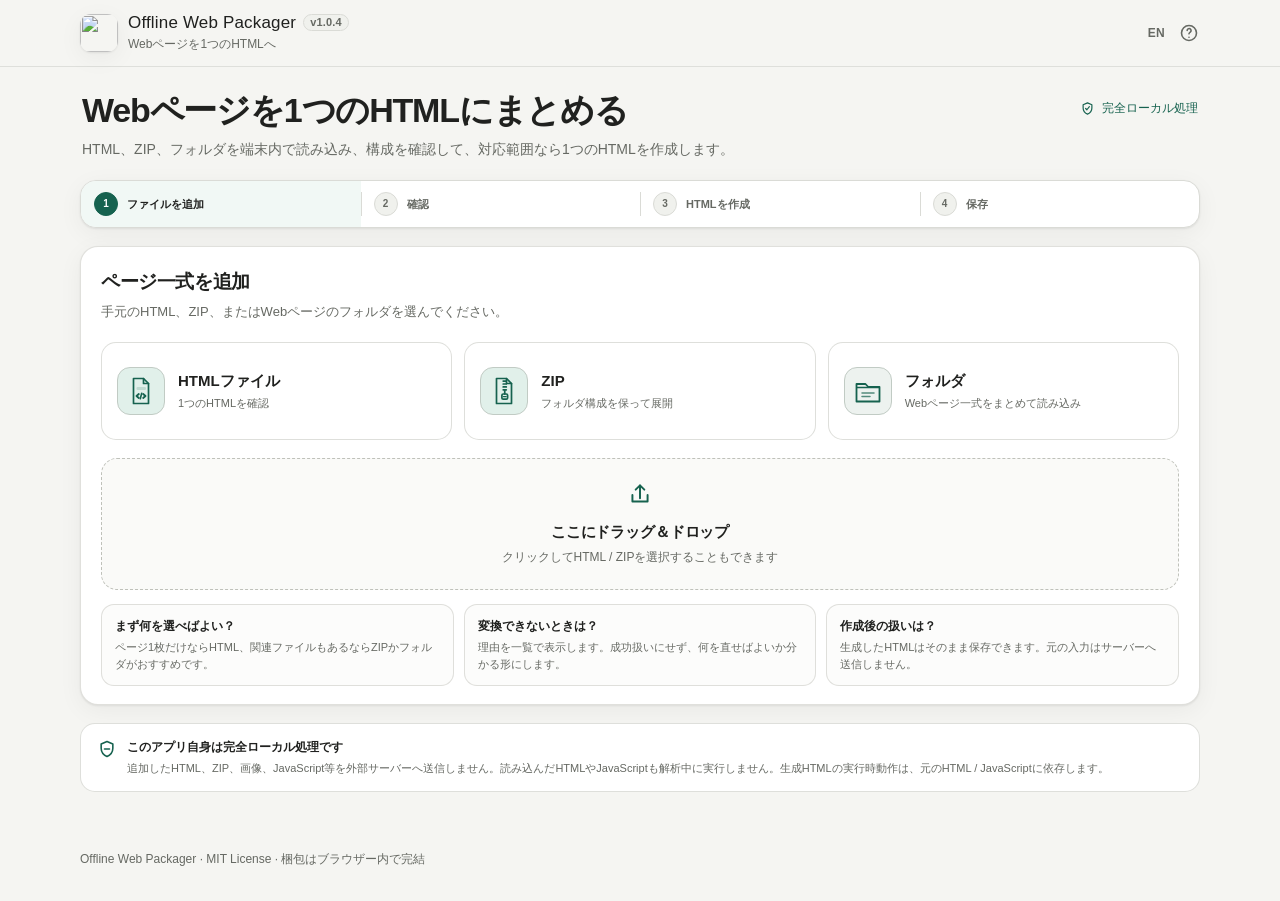
==== commit 4f4a1bb6: "fix: align badge, header, help dialog and footer with the shared app design" ====
--- a/src/index.template.html
+++ b/src/index.template.html
@@ -52,7 +52,7 @@
     .brand-mark img { width:100%; height:100%; display:block; }
     .brand-copy { min-width:0; }
     .brand-name { margin:0; font-size:17px; line-height:1.2; letter-spacing:.01em; white-space:nowrap; overflow:hidden; text-overflow:ellipsis; }
-    .version-badge { display:inline-flex; align-items:center; margin-left:7px; padding:1px 6px; border:1px solid var(--line); border-radius:999px; color:var(--muted); background:var(--surface-muted); font-size:10px; font-weight:650; vertical-align:2px; }
+    .version-badge { display:inline-flex; align-items:center; margin-left:7px; padding:1px 6px; border:1px solid var(--line); border-radius:999px; color:var(--muted); background:var(--surface-muted); font-size:11px; font-weight:650; vertical-align:2px; }
     .brand-meta { margin:2px 0 0; color:var(--muted); font-size:12px; white-space:nowrap; overflow:hidden; text-overflow:ellipsis; }
     .header-actions { margin-left:auto; display:flex; align-items:center; gap:12px; }
     .language-button { min-width:0; padding:5px 1px; border:0; background:transparent; color:var(--muted); font-size:12px; font-weight:750; letter-spacing:.02em; cursor:pointer; transition:color .16s ease,opacity .16s ease; }
@@ -70,7 +70,7 @@
     .page-intro { display:flex; align-items:flex-start; justify-content:space-between; gap:20px; padding:0 2px 20px; }
     .page-intro h1 { margin:0; font-size:clamp(25px,4vw,34px); line-height:1.25; letter-spacing:-.035em; }
     .page-intro p { margin:7px 0 0; max-width:760px; color:var(--muted); font-size:14px; }
-    .local-badge { display:inline-flex; align-items:center; gap:7px; flex:0 0 auto; margin-top:3px; padding:7px 10px; border:1px solid color-mix(in srgb,var(--accent) 24%,var(--line)); border-radius:999px; color:var(--accent); background:var(--accent-soft); font-size:12px; font-weight:700; white-space:nowrap; }
+    .local-badge { display:inline-flex; align-items:center; gap:7px; flex:0 0 auto; margin-top:3px; padding:7px 0; border:0; border-radius:0; color:var(--accent); background:transparent; font-size:12px; font-weight:500; white-space:nowrap; }
     .local-badge svg { width:15px; height:15px; }
 
     .workflow { margin:0 0 18px; border:1px solid var(--line); border-radius:16px; background:var(--surface); box-shadow:var(--shadow-sm); overflow:hidden; }
@@ -214,15 +214,15 @@
     .build-item { padding:9px; border-radius:9px; background:var(--surface-muted); }
     .build-item span { display:block; color:var(--muted); font-size:9px; }
     .build-item strong { display:block; margin-top:2px; overflow-wrap:anywhere; font-size:11px; }
-    footer { width:min(1180px,100%); margin:0 auto; padding:0 clamp(14px,2.8vw,30px) 32px; color:var(--muted); font-size:11px; }
+    footer { width:min(1180px,100%); margin:0 auto; padding:0 clamp(14px,2.8vw,30px) 32px; color:var(--muted); font-size:12px; }
     html:has(dialog:modal), body:has(dialog:modal) { overflow:hidden; overscroll-behavior:none; }
     dialog { width:min(610px,calc(100vw - 30px)); max-height:min(760px,calc(100dvh - 30px)); padding:0; border:1px solid var(--line); border-radius:16px; background:var(--surface); box-shadow:var(--shadow-md); overflow:hidden; }
     dialog[open] { display:flex; flex-direction:column; }
     dialog::backdrop { background:rgba(0,0,0,.34); backdrop-filter:blur(2px); }
     .dialog-header { position:sticky; top:0; z-index:1; display:flex; align-items:center; justify-content:space-between; gap:12px; padding:15px 17px; border-bottom:1px solid var(--line); background:var(--surface); }
     .dialog-header h2 { margin:0; font-size:17px; }
-    .dialog-close { display:grid; place-items:center; width:36px; height:36px; border:1px solid var(--line); border-radius:9px; background:var(--surface); cursor:pointer; }
-    .dialog-close svg { width:17px; height:17px; }
+    .dialog-close { display:grid; place-items:center; width:34px; height:34px; border:0; border-radius:9px; background:transparent; cursor:pointer; }
+    .dialog-close svg { width:18px; height:18px; }
     .dialog-body { min-height:0; padding:16px 18px 22px; overflow:auto; overscroll-behavior:contain; }
     .dialog-body h3 { margin:18px 0 7px; font-size:13px; }
     .dialog-body h3:first-child { margin-top:0; }
@@ -451,7 +451,7 @@
 
   </main>
 
-  <footer><span id="footerName">Offline Web Packager</span> · MIT License · <span data-i18n="footer">ブラウザ内でページ一式を確認</span></footer>
+  <footer><span id="footerName">Offline Web Packager</span> · MIT License · <span data-i18n="footer">梱包はブラウザー内で完結</span></footer>
 
   <div class="mobile-action-bar" id="mobileActionBar" hidden role="region" data-i18n-aria-label="mobileActionLabel" aria-label="次の操作">
     <div class="mobile-action-copy"><strong id="mobileActionTitle"></strong><span id="mobileActionHint"></span></div>
@@ -463,12 +463,12 @@
   <div class="app-toast" id="appToast" role="status" aria-live="polite" aria-atomic="true" data-visible="false"><span class="app-toast-message" id="appToastMessage"></span></div>
 
   <dialog class="app-confirm-dialog" id="appConfirmDialog" aria-labelledby="appConfirmTitle" aria-describedby="appConfirmMessage">
-    <div class="dialog-header"><h2 id="appConfirmTitle">確認</h2><button class="dialog-close" id="appConfirmClose" type="button" data-i18n-aria-label="close" aria-label="閉じる"><svg viewBox="0 0 24 24" fill="none" stroke="currentColor" stroke-width="2" stroke-linecap="round"><path d="M6 6l12 12M18 6 6 18"/></svg></button></div>
+    <div class="dialog-header"><h2 id="appConfirmTitle">確認</h2><button class="dialog-close" id="appConfirmClose" type="button" data-i18n-aria-label="close" aria-label="閉じる"><svg viewBox="0 0 24 24" fill="none" stroke="currentColor" stroke-width="1.8" stroke-linecap="round"><path d="m6 6 12 12"/><path d="M18 6 6 18"/></svg></button></div>
     <div class="app-confirm-body"><p class="app-confirm-message" id="appConfirmMessage"></p><div class="app-confirm-actions"><button class="app-confirm-button" id="appConfirmCancel" type="button">キャンセル</button><button class="app-confirm-button primary" id="appConfirmOk" type="button">続ける</button></div></div>
   </dialog>
 
   <dialog id="helpDialog" aria-labelledby="helpTitle">
-    <div class="dialog-header"><h2 id="helpTitle" data-i18n="helpTitle">使い方と注意事項</h2><button class="dialog-close" id="closeHelpButton" type="button" data-i18n-aria-label="close" aria-label="閉じる"><svg viewBox="0 0 24 24" fill="none" stroke="currentColor" stroke-width="2" stroke-linecap="round"><path d="M6 6l12 12M18 6 6 18"/></svg></button></div>
+    <div class="dialog-header"><h2 id="helpTitle" data-i18n="helpTitle">使い方と注意事項</h2><button class="dialog-close" id="closeHelpButton" type="button" data-i18n-aria-label="close" aria-label="閉じる"><svg viewBox="0 0 24 24" fill="none" stroke="currentColor" stroke-width="1.8" stroke-linecap="round"><path d="m6 6 12 12"/><path d="M18 6 6 18"/></svg></button></div>
     <div class="dialog-body">
       <h3 data-i18n="helpBasicsTitle">基本操作</h3>
       <ol><li data-i18n="helpStep1">HTML、ZIP、またはフォルダを追加します。ドラッグ＆ドロップも使えます。</li><li data-i18n="helpStep2">ZIPやフォルダでは、フォルダ構成を保ったままファイルを読み込みます。</li><li data-i18n="helpStep3">複数のHTMLがある場合は、自動検出した開始HTMLを確認して必要なら変更します。</li></ol>
@@ -514,7 +514,7 @@
           statusBlockedTitle:"このままでは1ファイルにできません", statusBlockedBody:"v1では自動変換しない構成、または必要ファイルの不足が見つかりました。",
           issueBlock:"変換できない理由", issueWarning:"確認事項", refsChecked:"参照確認", analysisOk:"静的解析でたどれた範囲では、未解決のローカルファイル参照や対応外の構成は見つかりませんでした。",
           privacyTitle:"このアプリ自身は完全ローカル処理です", privacyBody:"追加したHTML、ZIP、画像、JavaScript等を外部サーバーへ送信しません。読み込んだHTMLやJavaScriptも解析中に実行しません。生成HTMLの実行時動作は、元のHTML / JavaScriptに依存します。",
-          buildInfo:"ビルド情報", appVersion:"アプリバージョン", builtAt:"生成日時", runtimeNetwork:"アプリの外部通信", runtimeNetworkValue:"なし", footer:"ブラウザ内で解析して1つのHTMLを作成",
+          buildInfo:"ビルド情報", appVersion:"アプリバージョン", builtAt:"生成日時", runtimeNetwork:"アプリの外部通信", runtimeNetworkValue:"なし", footer:"梱包はブラウザー内で完結",
           helpBasicsTitle:"基本操作", helpStep1:"HTML、ZIP、またはフォルダを追加します。ドロップ領域はHTML / ZIPのクリック選択にも使えます。", helpStep2:"開始HTMLからCSS、通常のJavaScript、画像、フォントなどの参照をたどります。", helpStep3:"「1つのHTMLにまとめられます」と表示されたら「HTMLを作成」→「HTMLを保存」で完了します。",
           helpSafetyTitle:"解析時の安全設計", helpLimitsTitle:"大きな入力", helpBrowserTitle:"このブラウザで使える機能", helpBrowserFolder:"フォルダ選択", helpBrowserZip:"圧縮ZIPの展開", helpBrowserSave:"HTMLの保存", browserAvailable:"利用できます", browserFallback:"代替動作で利用できます", browserUnavailable:"利用できません", helpLimit1:"1ファイルは50 MBまでです。", helpLimit2:"入力全体は100 MB、ファイル数は2,000件までです。", helpLimit3:"ZIPは展開前にファイル数・展開後サイズ・極端な圧縮率を確認します。", helpSafety1:"読み込んだHTMLやJavaScriptを、このアプリが勝手に実行することはありません。", helpSafety2:"ZIP内の「../」や絶対パスなど、フォルダの外側を指すファイル名は拒否します。", helpSafety3:"このアプリはマルウェアスキャナーではありません。「安全なHTML」と判定する機能ではありません。",
           helpPrivacyTitle:"プライバシー", helpPrivacyBody:"このアプリ自身は完全ローカル処理です。入力ファイルをサーバーへ送信しません。生成HTMLの実行時動作は元のHTML / JavaScriptに依存します。",
@@ -537,7 +537,7 @@
           statusBlockedTitle:"Cannot be made into one file as-is", statusBlockedBody:"A structure v1 does not automatically convert, or a required missing file, was found.",
           issueBlock:"Blocking reasons", issueWarning:"Review items", refsChecked:"References checked", analysisOk:"Within the references reached by static analysis, no unresolved local file reference or unsupported structure was found.",
           privacyTitle:"This app itself is fully local", privacyBody:"HTML, ZIP, images, JavaScript, and other inputs are not sent to an external server. Loaded HTML and JavaScript are not executed during analysis. Runtime behavior of generated HTML depends on the original HTML / JavaScript.",
-          buildInfo:"Build information", appVersion:"App version", builtAt:"Built at", runtimeNetwork:"App network access", runtimeNetworkValue:"None", footer:"Analyze and create one HTML file in the browser",
+          buildInfo:"Build information", appVersion:"App version", builtAt:"Built at", runtimeNetwork:"App network access", runtimeNetworkValue:"None", footer:"Packaging stays in the browser",
           helpBasicsTitle:"Basics", helpStep1:"Add an HTML file, ZIP, or folder. You can also click the drop area to choose an HTML file or ZIP.", helpStep2:"The app follows references from the start HTML to CSS, classic JavaScript, images, fonts, and other files.", helpStep3:"When the result says the page can be combined, choose Create HTML and then Save HTML.",
           helpSafetyTitle:"Safe analysis", helpLimitsTitle:"Large inputs", helpBrowserTitle:"Available in this browser", helpBrowserFolder:"Folder selection", helpBrowserZip:"Compressed ZIP extraction", helpBrowserSave:"Save HTML", browserAvailable:"Available", browserFallback:"Available with fallback", browserUnavailable:"Unavailable", helpLimit1:"Each file is limited to 50 MB.", helpLimit2:"Total input is limited to 100 MB and 2,000 files.", helpLimit3:"ZIP files are checked for file count, expanded size, and extreme compression ratios before extraction.", helpSafety1:"This app does not execute loaded HTML or JavaScript during analysis.", helpSafety2:"ZIP paths such as ../ or absolute paths that point outside the archive root are rejected.", helpSafety3:"This app is not a malware scanner and does not label an HTML file as safe.",
           helpPrivacyTitle:"Privacy", helpPrivacyBody:"This app itself is fully local and does not upload input files. Runtime behavior of generated HTML depends on the original HTML / JavaScript.",
